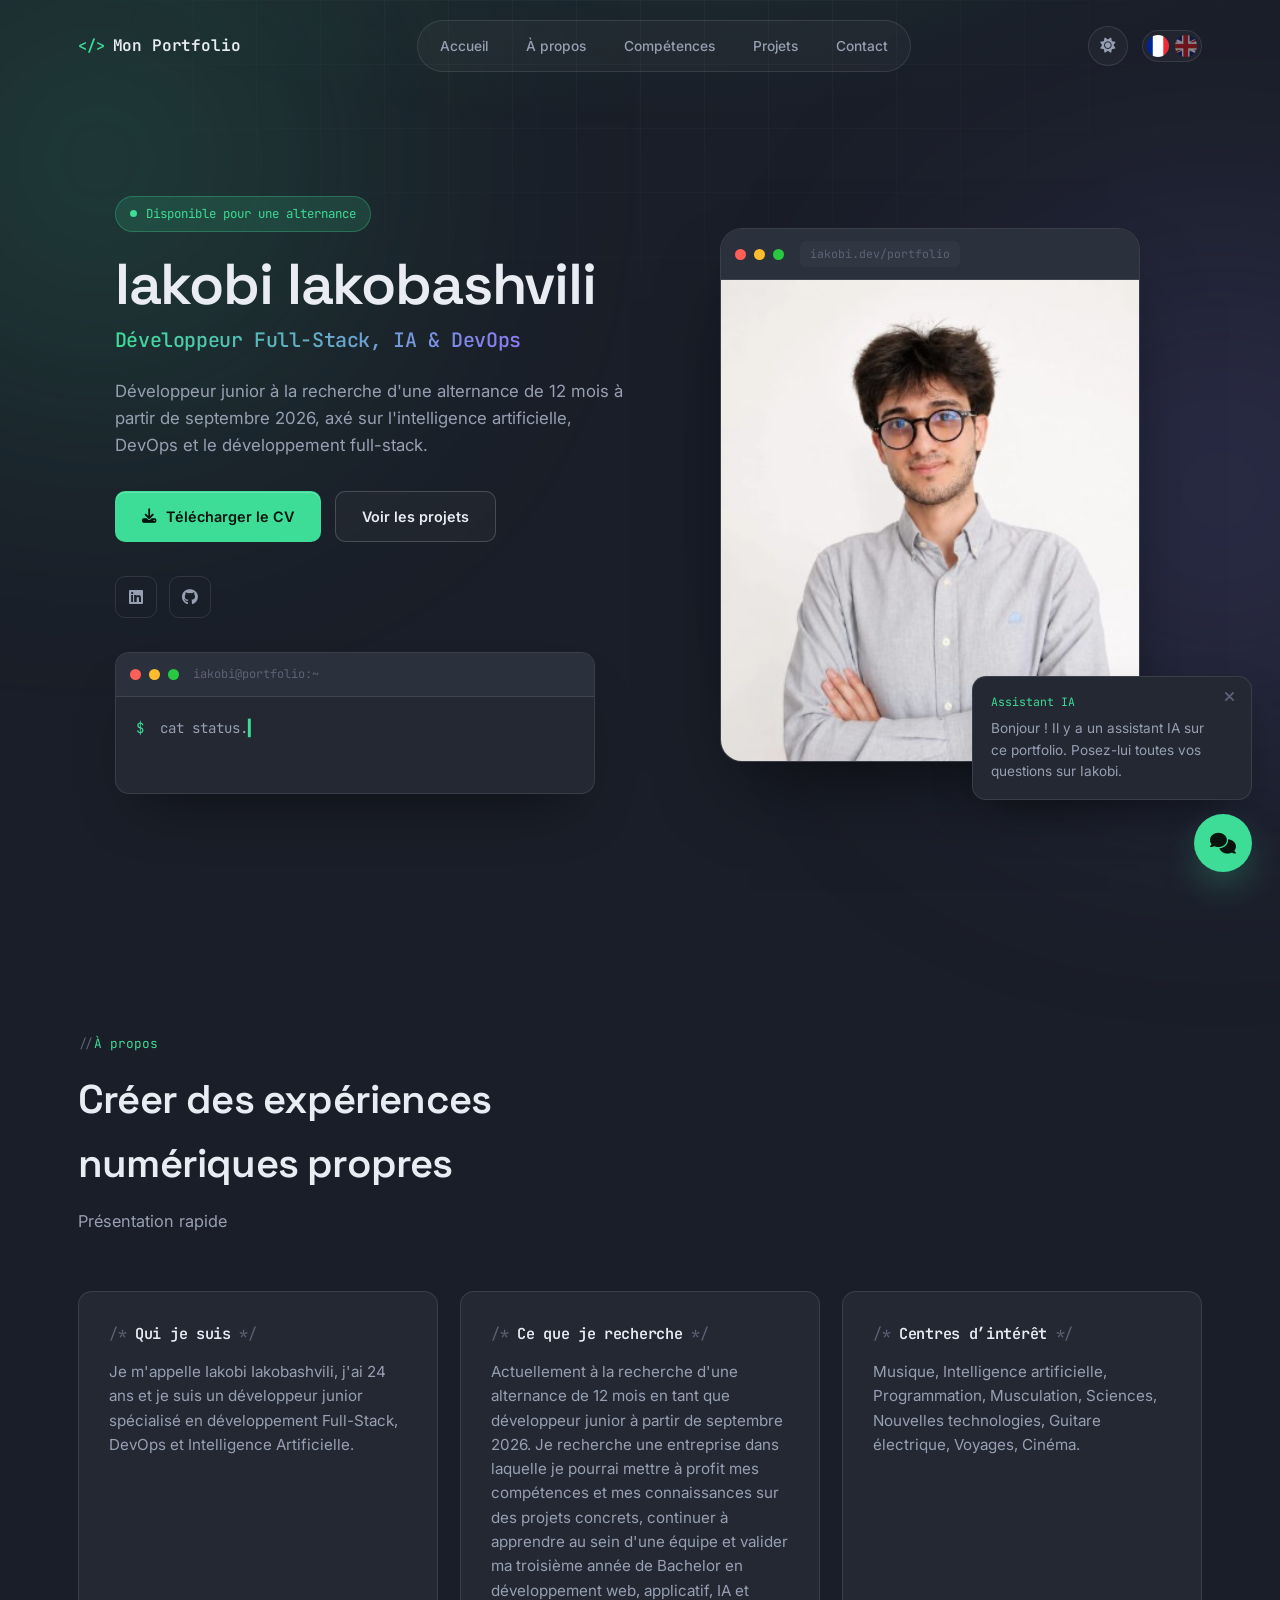
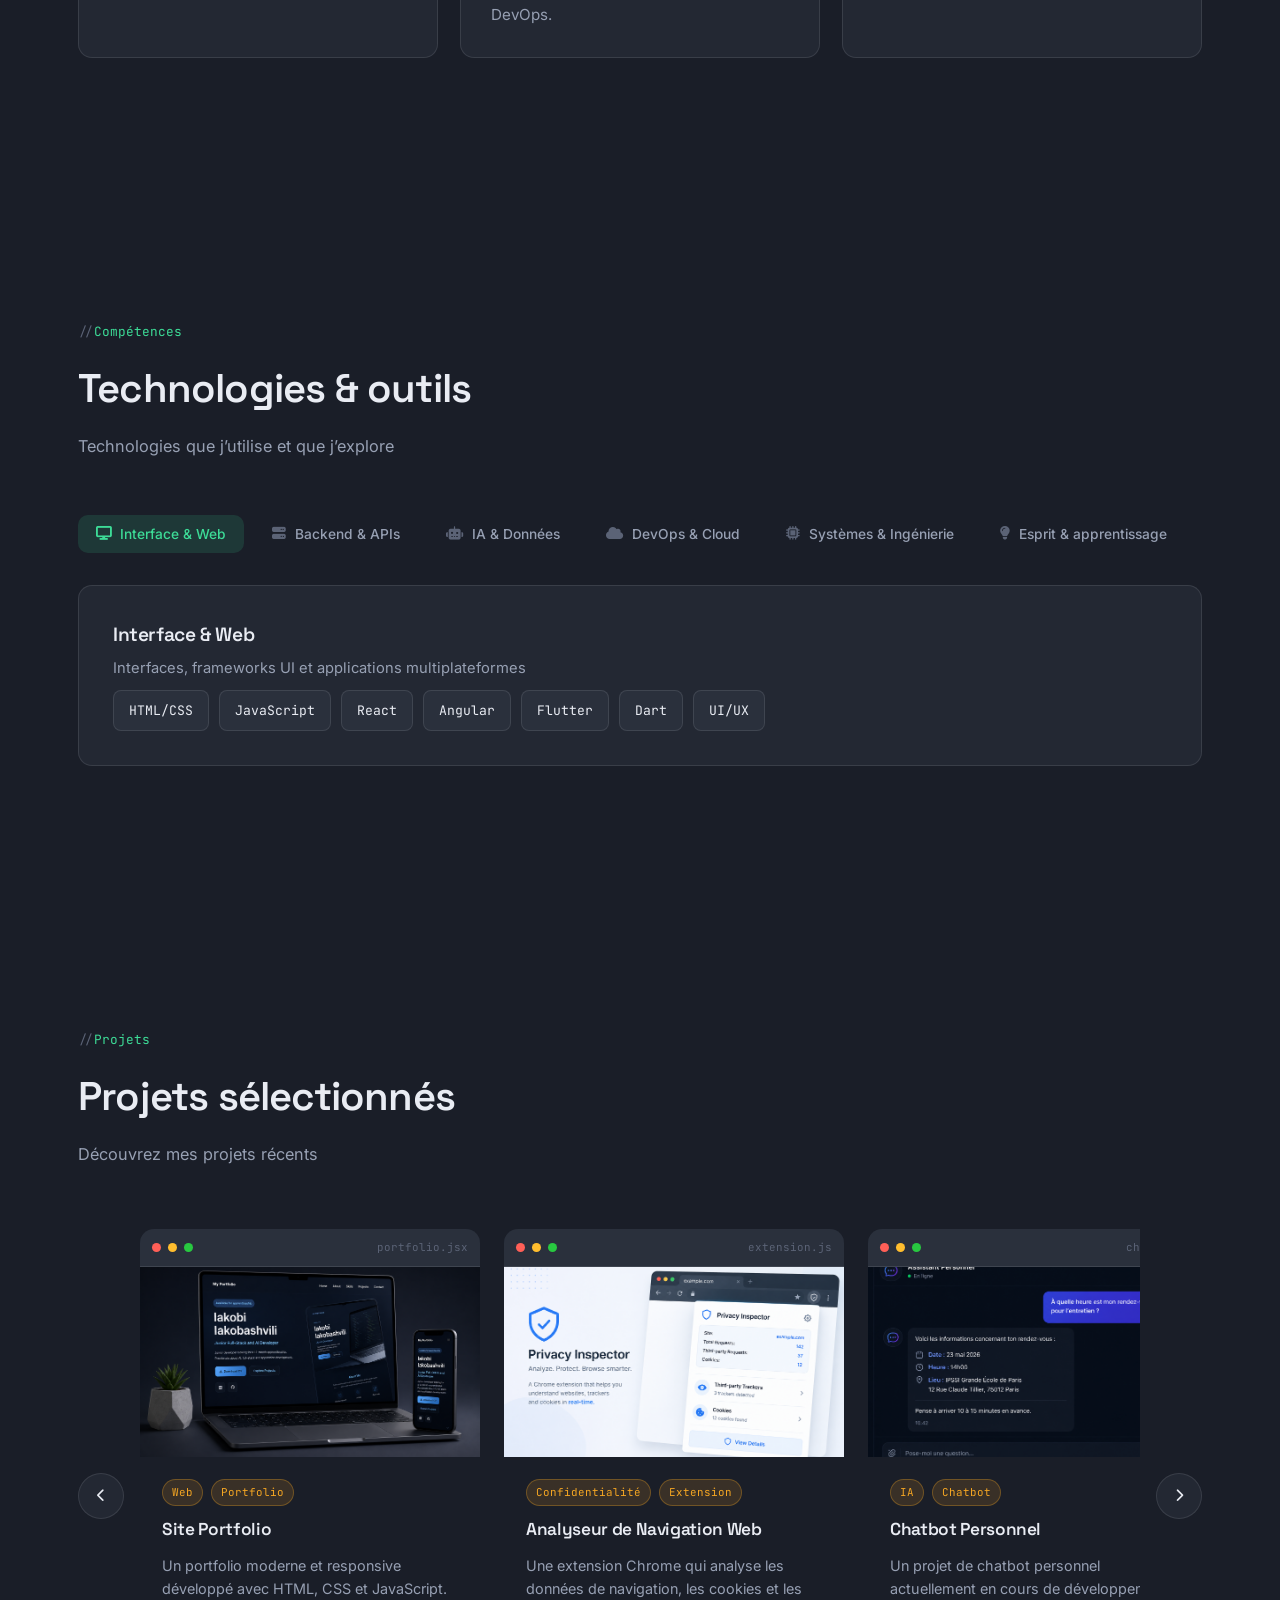
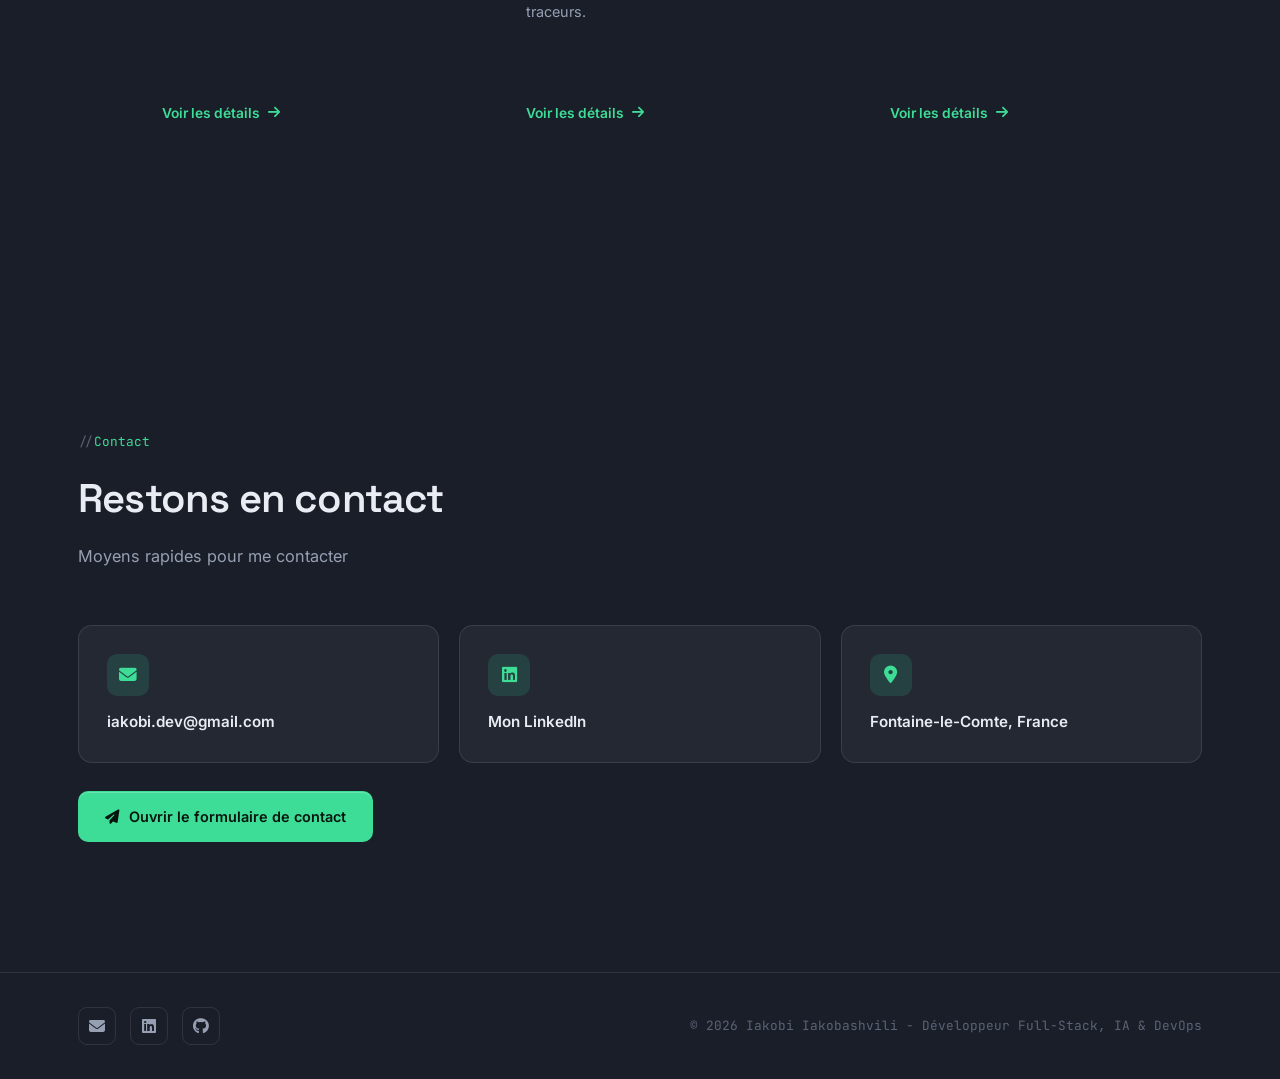
==== index.html @ 16ae892e "Add files via upload" ====
<!DOCTYPE html>
<html lang="fr">
<head>
    <script>
        (function () {
            var saved = localStorage.getItem("theme");
            if (saved === "light") {
                document.documentElement.setAttribute("data-theme", "light");
            }
        })();
    </script>
    <meta charset="UTF-8" />
    <meta name="viewport" content="width=device-width, initial-scale=1.0" />
    <title id="page-title">Iakobi Iakobashvili</title>
    <link rel="icon" type="image/svg+xml" href="favicon.svg">
    <meta
        name="description"
        content="Portfolio de Iakobi Iakobashvili, développeur junior à la recherche d'une alternance de 12 mois en développement web, DevOps et intelligence artificielle."
    />
    <link rel="preconnect" href="https://fonts.googleapis.com">
    <link rel="preconnect" href="https://fonts.gstatic.com" crossorigin>
    <link href="https://fonts.googleapis.com/css2?family=Space+Grotesk:wght@500;600;700&family=Inter:wght@400;500;600&family=JetBrains+Mono:wght@400;500;600&display=swap" rel="stylesheet">
    <link rel="stylesheet" href="style.css" />
    <link
        rel="stylesheet"
        href="https://cdnjs.cloudflare.com/ajax/libs/font-awesome/6.5.2/css/all.min.css"
    />
</head>
<body>
    <div class="background-blur blur-left"></div>
    <div class="background-blur blur-right"></div>

    <header class="header" id="header">
        <div class="container nav">
            <a href="#home" class="logo" data-i18n="ui.logo">Mon Portfolio</a>

            <nav class="navbar" id="navbar">
                <a href="#home" data-i18n="ui.nav.home">Accueil</a>
                <a href="#about" data-i18n="ui.nav.about">À propos</a>
                <a href="#skills" data-i18n="ui.nav.skills">Compétences</a>
                <a href="#projects" data-i18n="ui.nav.projects">Projets</a>
                <a href="#contact" data-i18n="ui.nav.contact">Contact</a>
            </nav>

            <div class="nav-actions">
<button class="theme-toggle" id="theme-toggle" aria-label="Toggle light and dark theme">
                    <i class="fa-solid fa-sun theme-icon-light"></i>
                    <i class="fa-solid fa-moon theme-icon-dark"></i>
                </button>

                <div class="language-switcher">
                    <img src="fr-flag.png"
                        alt="Français"
                        onclick="changeLanguage('fr')">

                    <img src="uk-flag.png"
                        alt="English"
                        onclick="changeLanguage('en')">
                </div>

                <button class="menu-toggle" id="menu-toggle" aria-label="Open menu">
                    <i class="fa-solid fa-bars"></i>
                </button>
            </div>
        </div>
    </header>

    <main>
        <section class="hero section" id="home">
            <div class="container hero-content">
                <div class="hero-text reveal">
                    <div class="hero-badge" data-i18n="ui.heroBadge">Disponible pour une alternance</div>
                    <h1 id="hero-name">Iakobi Iakobashvili</h1>
                    <h2 id="hero-title">Développeur Junior</h2>
                    <p class="hero-description" id="hero-summary"></p>

                    <div class="hero-buttons">
                        <a href="cv.pdf" download class="btn btn-primary">
                            <i class="fa-solid fa-download"></i>
                            <span data-i18n="ui.buttons.downloadCV">Télécharger le CV</span>
                        </a>
                        <a href="#projects" class="btn btn-secondary" data-i18n="ui.buttons.exploreProjects">Voir les projets</a>
                    </div>

                    <div class="social-links">
                        <a id="linkedin-link" href="#" target="_blank" aria-label="LinkedIn">
                            <i class="fa-brands fa-linkedin"></i>
                        </a>
                        <a id="github-link" href="#" target="_blank" aria-label="GitHub">
                            <i class="fa-brands fa-github"></i>
                        </a>
                    </div>

                    <div class="hero-terminal">
                        <div class="terminal-bar">
                            <span class="dot red"></span><span class="dot yellow"></span><span class="dot green"></span>
                            <span class="terminal-title">iakobi@portfolio:~</span>
                        </div>
                        <div class="terminal-body">
                            <p class="terminal-line"><span class="prompt">$</span> <span id="terminal-text"></span><span class="cursor">▍</span></p>
                            <p class="terminal-line terminal-output" id="terminal-output"></p>
                        </div>
                    </div>
                </div>

                <div class="hero-image reveal">
                    <div class="browser-frame">
                        <div class="browser-bar">
                            <span class="dot red"></span><span class="dot yellow"></span><span class="dot green"></span>
                            <span class="browser-url">iakobi.dev/portfolio</span>
                        </div>
                        <div class="image-wrapper">
                            <img src="profile.png" alt="Profile picture" />
                        </div>
                    </div>
                </div>
            </div>
        </section>

        <section class="about section" id="about">
            <div class="container">
                <div class="section-title reveal">
                    <span class="eyebrow" data-i18n="ui.about.eyebrow">À propos</span>
                    <h2 data-i18n="ui.about.title">Créer des expériences numériques propres</h2>
                    <p data-i18n="ui.about.subtitle">Présentation rapide</p>
                </div>

                <div class="about-grid">
                    <article class="about-card reveal">
                        <h3 data-i18n="ui.about.who">Qui je suis</h3>
                        <p id="about-myself"></p>
                    </article>

                    <article class="about-card reveal">
                        <h3 data-i18n="ui.about.looking">Ce que je recherche</h3>
                        <p id="about-goals"></p>
                    </article>

                    <article class="about-card reveal">
                        <h3 data-i18n="ui.about.interests">Centres d’intérêt</h3>
                        <p id="about-interests"></p>
                    </article>
                </div>
            </div>
        </section>

        <section class="skills section" id="skills">
            <div class="container">
                <div class="section-title reveal">
                    <span class="eyebrow" data-i18n="ui.skills.eyebrow">Compétences</span>
                    <h2 data-i18n="ui.skills.title">Technologies & outils</h2>
                    <p data-i18n="ui.skills.subtitle">Technologies que j’utilise et que j’explore</p>
                </div>

                <div class="skills-list reveal" id="skills-list"></div>
            </div>
        </section>

        <section class="projects section" id="projects">
            <div class="container">
                <div class="section-title reveal">
                    <span class="eyebrow" data-i18n="ui.projects.eyebrow">Projets</span>
                    <h2 data-i18n="ui.projects.title">Projets sélectionnés</h2>
                    <p data-i18n="ui.projects.subtitle">Découvrez mes projets récents</p>
                </div>

                <div class="projects-wrapper reveal">
                    <button class="projects-arrow left" id="projects-prev" aria-label="Previous project">
                        <i class="fa-solid fa-chevron-left"></i>
                    </button>

                    <div class="projects-track" id="projects-track"></div>

                    <button class="projects-arrow right" id="projects-next" aria-label="Next project">
                        <i class="fa-solid fa-chevron-right"></i>
                    </button>
                </div>
            </div>
        </section>

        <section class="contact section" id="contact">
            <div class="container">
                <div class="section-title reveal">
                    <span class="eyebrow" data-i18n="ui.contact.eyebrow">Contact</span>
                    <h2 data-i18n="ui.contact.title">Restons en contact</h2>
                    <p data-i18n="ui.contact.subtitle">Moyens rapides pour me contacter</p>
                </div>

                <div class="contact-box reveal">
                    <a id="contact-email" class="contact-link" href="mailto:test@email.com">
                        <i class="fa-solid fa-envelope"></i>
                        <span>...@email.com</span>
                    </a>

                    <a id="contact-linkedin" class="contact-link" href="#" target="_blank">
                        <i class="fa-brands fa-linkedin"></i>
                        <span data-i18n="ui.contact.linkedin">Mon LinkedIn</span>
                    </a>

                    <a
                        id="contact-location"
                        class="contact-link"
                        href="https://www.google.com/maps/place/Fontaine-le-Comte,+France"
                        target="_blank"
                    >
                        <i class="fa-solid fa-location-dot"></i>
                        <span>Fontaine-le-Comte</span>
                    </a>
                </div>

                <a href="contact.html" class="btn btn-primary contact-form-cta reveal">
                    <i class="fa-solid fa-paper-plane"></i>
                    <span data-i18n="ui.contact.formCta">Ouvrir le formulaire de contact</span>
                </a>
            </div>
        </section>
    </main>

    <footer class="footer">
        <div class="container footer-content">
            <div class="footer-links">
                <a id="footer-email" href="mailto:test@email.com" aria-label="Email">
                    <i class="fa-solid fa-envelope"></i>
                </a>
                <a id="footer-linkedin" href="#" target="_blank" aria-label="LinkedIn">
                    <i class="fa-brands fa-linkedin"></i>
                </a>
                <a id="footer-github" href="#" target="_blank" aria-label="GitHub">
                    <i class="fa-brands fa-github"></i>
                </a>
            </div>

            <p id="footer-text">© 2026 Portfolio</p>
        </div>
    </footer>

    <div class="chatbot-toast" id="chatbot-toast" role="status" aria-live="polite" aria-hidden="true">
        <button class="chatbot-toast-close" id="chatbot-toast-close" aria-label="Close hint">
            <i class="fa-solid fa-xmark"></i>
        </button>
        <span class="chatbot-toast-label" data-i18n="ui.chatbot.toastLabel">Assistant IA</span>
        <p data-i18n="ui.chatbot.toastMessage">Bonjour ! Il y a un assistant IA sur ce portfolio. Posez-lui toutes vos questions sur Iakobi.</p>
    </div>

    <button class="chatbot-toggle" id="chatbot-toggle" aria-label="Open chatbot">
        <i class="fa-solid fa-comments"></i>
    </button>

    <div class="chatbot-window" id="chatbot-window">
        <div class="chatbot-header">
            <h3 data-i18n="ui.chatbot.title">Assistant Portfolio</h3>
            <button class="chatbot-close" id="chatbot-close" aria-label="Close chatbot">
                <i class="fa-solid fa-xmark"></i>
            </button>
        </div>

        <div class="chatbot-body" id="chatbot-body">
            <div class="bot-message chatbot-welcome">
                <p data-i18n="ui.chatbot.welcome">Bonjour ! Je peux vous aider à en savoir plus rapidement sur Iakobi.</p>
            </div>

            <div class="bot-message chatbot-examples">
                <p data-i18n="ui.chatbot.try">Essayez l’une de ces questions :</p>
                <div class="chatbot-suggestion-list">
                    <button type="button" class="chatbot-suggestion" data-i18n="ui.chatbot.q1"></button>
                    <button type="button" class="chatbot-suggestion" data-i18n="ui.chatbot.q2"></button>
                    <button type="button" class="chatbot-suggestion" data-i18n="ui.chatbot.q3"></button>
                    <button type="button" class="chatbot-suggestion" data-i18n="ui.chatbot.q4"></button>
                </div>
            </div>
        </div>

        <form class="chatbot-input-area" id="chatbot-form">
            <input
                type="text"
                id="chatbot-input"
                placeholder="Posez une question..."
                autocomplete="off"
            />
            <button type="submit" aria-label="Send message">
                <i class="fa-solid fa-paper-plane"></i>
            </button>
        </form>
    </div>

    <script src="script.js"></script>
</body>
</html>
---- style.css ----
/* ==========================================================================
   Iakobi Iakobashvili — Portfolio
   Design language: dark IDE / terminal, built for a Full-Stack · AI · DevOps dev
   ========================================================================== */

:root {
  /* Palette */
  --void: #1a1e28;
  --surface: #232833;
  --surface-2: #2a303c;
  --surface-3: #333a48;
  --border: rgba(231, 234, 240, 0.11);
  --border-strong: rgba(231, 234, 240, 0.2);

  --text-primary: #e9ecf3;
  --text-muted: #97a0b3;
  --text-faint: #5b6376;

  --mint: #3ddc97;
  --mint-dim: rgba(61, 220, 151, 0.14);
  --amber: #f5a623;
  --amber-dim: rgba(245, 166, 35, 0.14);
  --violet: #8b7cf6;
  --violet-dim: rgba(139, 124, 246, 0.14);
  --red: #ff5f57;
  --yellow: #ffbd2e;
  --green: #28c840;

  --shadow-rgb: 0, 0, 0;
  --on-accent: #06140d;
  --glass-rgb: 26, 30, 40;
  --chip-bg: rgba(255, 255, 255, 0.03);
  --chip-bg-hover: rgba(255, 255, 255, 0.065);

  /* Type */
  --font-display: "Space Grotesk", "Inter", sans-serif;
  --font-body: "Inter", sans-serif;
  --font-mono: "JetBrains Mono", monospace;

  --container: 1180px;
  --radius-sm: 8px;
  --radius-md: 14px;
  --radius-lg: 22px;

  --ease: cubic-bezier(0.16, 1, 0.3, 1);
}

/* ==========================================================================
   Light theme
   ========================================================================== */
html[data-theme="light"] {
  --void: #f6f7fb;
  --surface: #ffffff;
  --surface-2: #f1f3f8;
  --surface-3: #e7eaf2;
  --border: rgba(20, 23, 31, 0.09);
  --border-strong: rgba(20, 23, 31, 0.16);

  --text-primary: #171a23;
  --text-muted: #565f73;
  --text-faint: #8791a3;

  --mint: #0e9d63;
  --mint-dim: rgba(14, 157, 99, 0.1);
  --amber: #b06a0a;
  --amber-dim: rgba(176, 106, 10, 0.1);
  --violet: #6c56e0;
  --violet-dim: rgba(108, 86, 224, 0.1);

  --shadow-rgb: 20, 23, 31;
  --on-accent: #f6fdf9;
  --glass-rgb: 255, 255, 255;
  --chip-bg: rgba(20, 23, 31, 0.035);
  --chip-bg-hover: rgba(20, 23, 31, 0.07);
}

html[data-theme="light"] body::before {
  opacity: 0.5;
}
html[data-theme="light"] .background-blur {
  opacity: 0.18;
}
html[data-theme="light"] .blur-left {
  background: radial-gradient(circle, var(--mint), transparent 70%);
}
html[data-theme="light"] .blur-right {
  background: radial-gradient(circle, var(--violet), transparent 70%);
}
html[data-theme="light"] .image-wrapper img {
  filter: grayscale(8%);
}
html[data-theme="light"] ::selection {
  background: var(--mint);
  color: #ffffff;
}
html[data-theme="light"] .header.scrolled {
  border-bottom: 1px solid var(--border-strong);
}
html[data-theme="light"] .hero-terminal,
html[data-theme="light"] .browser-frame,
html[data-theme="light"] .project-card,
html[data-theme="light"] .about-card:hover,
html[data-theme="light"] .contact-link:hover,
html[data-theme="light"] .contact-json-card,
html[data-theme="light"] .contact-form-card,
html[data-theme="light"] .chatbot-toast,
html[data-theme="light"] .chatbot-window,
html[data-theme="light"] .navbar.active {
  box-shadow: 0 20px 45px -24px rgba(var(--shadow-rgb), 0.16);
}
html[data-theme="light"] .project-card:hover {
  box-shadow: 0 25px 50px -24px rgba(var(--shadow-rgb), 0.2);
}
html[data-theme="light"] .hero-badge {
  border-color: rgba(14, 157, 99, 0.28);
}
html[data-theme="light"] .btn-primary:hover {
  box-shadow: 0 10px 26px -8px rgba(14, 157, 99, 0.35);
}
html[data-theme="light"] .chatbot-toggle {
  box-shadow: 0 16px 34px -12px rgba(14, 157, 99, 0.4);
}
html[data-theme="light"] .skills-tab.active {
  border-color: rgba(14, 157, 99, 0.3);
}
html[data-theme="light"] .project-tags span {
  border-color: rgba(176, 106, 10, 0.28);
}
html[data-theme="light"] .skill.card:hover {
  border-color: var(--violet);
}

@media (prefers-reduced-motion: reduce) {
  *, *::before, *::after {
    animation-duration: 0.001ms !important;
    animation-iteration-count: 1 !important;
    transition-duration: 0.001ms !important;
    scroll-behavior: auto !important;
  }
}

* { box-sizing: border-box; }

html {
  scroll-behavior: smooth;
}

body {
  margin: 0;
  background: var(--void);
  color: var(--text-primary);
  font-family: var(--font-body);
  font-size: 16px;
  line-height: 1.6;
  -webkit-font-smoothing: antialiased;
  overflow-x: hidden;
}

img { max-width: 100%; display: block; }
a { color: inherit; text-decoration: none; }
button { font-family: inherit; cursor: pointer; }
p { margin: 0 0 1em; }
p:last-child { margin-bottom: 0; }

h1, h2, h3, h4 {
  font-family: var(--font-display);
  font-weight: 600;
  margin: 0;
  letter-spacing: -0.02em;
}

::selection { background: var(--mint); color: var(--void); }

:focus-visible {
  outline: 2px solid var(--mint);
  outline-offset: 3px;
  border-radius: 4px;
}

.container {
  max-width: var(--container);
  margin: 0 auto;
  padding: 0 28px;
}

.section {
  position: relative;
  padding: 130px 0;
}

/* ambient background */
.background-blur {
  position: fixed;
  width: 640px;
  height: 640px;
  border-radius: 50%;
  filter: blur(140px);
  z-index: 0;
  pointer-events: none;
  opacity: 0.35;
}
.blur-left {
  top: -160px;
  left: -220px;
  background: radial-gradient(circle, var(--mint), transparent 70%);
  animation: float-a 22s ease-in-out infinite;
}
.blur-right {
  bottom: 10%;
  right: -260px;
  background: radial-gradient(circle, var(--violet), transparent 70%);
  animation: float-b 26s ease-in-out infinite;
}
@keyframes float-a {
  0%, 100% { transform: translate(0, 0); }
  50% { transform: translate(60px, 80px); }
}
@keyframes float-b {
  0%, 100% { transform: translate(0, 0); }
  50% { transform: translate(-70px, -50px); }
}

/* grid texture overlay for extra depth */
body::before {
  content: "";
  position: fixed;
  inset: 0;
  z-index: 0;
  pointer-events: none;
  background-image:
    linear-gradient(var(--border) 1px, transparent 1px),
    linear-gradient(90deg, var(--border) 1px, transparent 1px);
  background-size: 64px 64px;
  opacity: 0.35;
  mask-image: radial-gradient(ellipse 80% 60% at 50% 0%, #000 10%, transparent 70%);
}

main, header, footer { position: relative; z-index: 1; }

/* ==========================================================================
   Header
   ========================================================================== */
.header {
  position: fixed;
  top: 0;
  left: 0;
  right: 0;
  z-index: 100;
  padding: 20px 0;
  transition: all 0.4s var(--ease);
}
.header.scrolled {
  padding: 12px 0;
  background: rgba(var(--glass-rgb), 0.78);
  backdrop-filter: blur(16px) saturate(140%);
  border-bottom: 1px solid var(--border);
}
.nav {
  display: flex;
  align-items: center;
  justify-content: space-between;
  gap: 24px;
}

.logo {
  font-family: var(--font-mono);
  font-size: 1rem;
  font-weight: 600;
  color: var(--text-primary);
  display: inline-flex;
  align-items: center;
  gap: 8px;
  letter-spacing: -0.01em;
}
.logo::before {
  content: "</>";
  color: var(--mint);
  font-size: 0.95em;
}

.navbar {
  display: flex;
  align-items: center;
  gap: 6px;
  background: var(--chip-bg);
  border: 1px solid var(--border);
  padding: 6px;
  border-radius: 999px;
}
.navbar a {
  position: relative;
  font-size: 0.86rem;
  font-weight: 500;
  color: var(--text-muted);
  padding: 8px 16px;
  border-radius: 999px;
  transition: color 0.25s var(--ease), background 0.25s var(--ease);
}
.navbar a:hover {
  color: var(--text-primary);
  background: var(--chip-bg-hover);
}

.nav-actions {
  display: flex;
  align-items: center;
  gap: 14px;
}

.language-switcher {
  display: flex;
  align-items: center;
  gap: 6px;
  padding: 4px;
  border: 1px solid var(--border);
  border-radius: 999px;
  background: var(--chip-bg);
}
.language-switcher img {
  width: 22px;
  height: 22px;
  border-radius: 50%;
  object-fit: cover;
  cursor: pointer;
  opacity: 0.45;
  transition: opacity 0.2s var(--ease), transform 0.2s var(--ease);
}
.language-switcher img:hover { transform: scale(1.1); }
.language-switcher img.active,
.language-switcher img:hover { opacity: 1; }

.menu-toggle {
  display: none;
  width: 40px;
  height: 40px;
  border-radius: 10px;
  border: 1px solid var(--border);
  background: var(--chip-bg);
  color: var(--text-primary);
  align-items: center;
  justify-content: center;
  font-size: 1rem;
}

.theme-toggle {
  width: 40px;
  height: 40px;
  border-radius: 50%;
  border: 1px solid var(--border);
  background: var(--chip-bg);
  color: var(--text-muted);
  display: flex;
  align-items: center;
  justify-content: center;
  font-size: 0.95rem;
  transition: all 0.25s var(--ease);
}
.theme-toggle:hover {
  color: var(--mint);
  border-color: var(--border-strong);
  transform: rotate(-12deg);
}
.theme-toggle .theme-icon-dark { display: none; }
html[data-theme="light"] .theme-toggle .theme-icon-light { display: none; }
html[data-theme="light"] .theme-toggle .theme-icon-dark { display: inline; }

/* ==========================================================================
   Buttons
   ========================================================================== */
.btn {
  display: inline-flex;
  align-items: center;
  gap: 10px;
  padding: 13px 26px;
  border-radius: 10px;
  font-size: 0.9rem;
  font-weight: 600;
  border: 1px solid transparent;
  transition: transform 0.25s var(--ease), box-shadow 0.25s var(--ease), background 0.25s var(--ease), border-color 0.25s var(--ease);
  white-space: nowrap;
}
.btn-primary {
  background: var(--mint);
  color: var(--on-accent);
  box-shadow: inset 0 1px 0 rgba(255, 255, 255, 0.22), 0 0 0 0 rgba(61, 220, 151, 0.5);
}
.btn-primary:hover {
  transform: translateY(-2px);
  box-shadow: inset 0 1px 0 rgba(255, 255, 255, 0.25), 0 12px 30px -8px rgba(61, 220, 151, 0.4);
}
.btn-secondary {
  background: var(--chip-bg);
  color: var(--text-primary);
  border-color: var(--border-strong);
}
.btn-secondary:hover {
  transform: translateY(-2px);
  border-color: var(--mint);
  background: var(--chip-bg-hover);
}

/* ==========================================================================
   Hero
   ========================================================================== */
.hero {
  position: relative;
  padding-top: 190px;
  padding-bottom: 100px;
  min-height: 100vh;
  display: flex;
  align-items: center;
}
.hero::before {
  content: "";
  position: absolute;
  inset: -10% -10% auto -10%;
  height: 70%;
  background: radial-gradient(ellipse 60% 50% at 50% 0%, rgba(61, 220, 151, 0.08), transparent 70%);
  pointer-events: none;
  z-index: -1;
}
html[data-theme="light"] .hero::before {
  opacity: 0.5;
}
.hero-content {
  display: grid;
  grid-template-columns: 1.05fr 0.95fr;
  gap: 60px;
  align-items: center;
}

.hero-badge {
  display: inline-flex;
  align-items: center;
  gap: 0;
  font-family: var(--font-mono);
  font-size: 0.78rem;
  color: var(--mint);
  background: var(--mint-dim);
  border: 1px solid rgba(61, 220, 151, 0.3);
  padding: 7px 14px;
  border-radius: 999px;
  margin-bottom: 22px;
}
.hero-badge::before {
  content: "";
  width: 7px;
  height: 7px;
  border-radius: 50%;
  background: var(--mint);
  margin-right: 9px;
  box-shadow: 0 0 0 0 rgba(61, 220, 151, 0.6);
  animation: pulse-dot 2s infinite;
}
@keyframes pulse-dot {
  0% { box-shadow: 0 0 0 0 rgba(61, 220, 151, 0.55); }
  70% { box-shadow: 0 0 0 8px rgba(61, 220, 151, 0); }
  100% { box-shadow: 0 0 0 0 rgba(61, 220, 151, 0); }
}

#hero-name {
  font-size: clamp(2.4rem, 5vw, 3.6rem);
  line-height: 1.05;
  margin-bottom: 10px;
}
#hero-title {
  font-family: var(--font-mono);
  font-size: clamp(1rem, 2vw, 1.25rem);
  font-weight: 500;
  color: transparent;
  background: linear-gradient(90deg, var(--mint), var(--violet));
  -webkit-background-clip: text;
  background-clip: text;
  margin-bottom: 22px;
  display: inline-block;
}
.hero-description {
  color: var(--text-muted);
  font-size: 1.05rem;
  max-width: 520px;
  margin-bottom: 32px;
}
.hero-buttons {
  display: flex;
  gap: 14px;
  flex-wrap: wrap;
  margin-bottom: 34px;
}
.social-links {
  display: flex;
  gap: 12px;
  margin-bottom: 34px;
}
.social-links a {
  width: 42px;
  height: 42px;
  display: flex;
  align-items: center;
  justify-content: center;
  border: 1px solid var(--border);
  border-radius: 10px;
  color: var(--text-muted);
  transition: all 0.25s var(--ease);
}
.social-links a:hover {
  color: var(--void);
  background: var(--mint);
  border-color: var(--mint);
  transform: translateY(-3px);
}

/* terminal card */
.hero-terminal {
  border-radius: var(--radius-md);
  background: var(--surface);
  border: 1px solid var(--border);
  overflow: hidden;
  box-shadow: 0 30px 60px -30px rgba(var(--shadow-rgb), 0.6);
  max-width: 480px;
  transition: transform 0.35s var(--ease), border-color 0.35s var(--ease), box-shadow 0.35s var(--ease);
}
.hero-terminal:hover {
  transform: translateY(-3px);
  border-color: var(--border-strong);
  box-shadow: 0 34px 70px -28px rgba(var(--shadow-rgb), 0.62), 0 0 44px -16px rgba(61, 220, 151, 0.28);
}
.terminal-bar {
  display: flex;
  align-items: center;
  gap: 8px;
  padding: 12px 14px;
  background: var(--surface-2);
  border-bottom: 1px solid var(--border);
}
.terminal-bar .dot { width: 11px; height: 11px; border-radius: 50%; }
.terminal-bar .dot.red { background: var(--red); }
.terminal-bar .dot.yellow { background: var(--yellow); }
.terminal-bar .dot.green { background: var(--green); }
.terminal-title {
  font-family: var(--font-mono);
  font-size: 0.75rem;
  color: var(--text-faint);
  margin-left: 6px;
}
.terminal-body {
  padding: 20px 20px 24px;
  font-family: var(--font-mono);
  font-size: 0.88rem;
  min-height: 96px;
}
.terminal-line { color: var(--text-muted); margin: 0 0 6px; }
.terminal-line .prompt { color: var(--mint); margin-right: 8px; }
.terminal-line .out { color: var(--text-primary); }
.cursor {
  display: inline-block;
  color: var(--mint);
  animation: blink 1s step-start infinite;
}
@keyframes blink { 50% { opacity: 0; } }

/* hero image / browser frame */
.hero-image { display: flex; justify-content: center; }
.browser-frame {
  width: 100%;
  max-width: 420px;
  border-radius: var(--radius-lg);
  overflow: hidden;
  background: var(--surface);
  border: 1px solid var(--border);
  box-shadow: 0 40px 80px -30px rgba(var(--shadow-rgb), 0.65);
  transition: transform 0.35s var(--ease), border-color 0.35s var(--ease), box-shadow 0.35s var(--ease);
}
.browser-frame:hover {
  transform: translateY(-3px);
  border-color: var(--border-strong);
  box-shadow: 0 44px 90px -28px rgba(var(--shadow-rgb), 0.68), 0 0 48px -16px rgba(139, 124, 246, 0.25);
}
.browser-bar {
  display: flex;
  align-items: center;
  gap: 8px;
  padding: 12px 14px;
  background: var(--surface-2);
  border-bottom: 1px solid var(--border);
}
.browser-bar .dot { width: 11px; height: 11px; border-radius: 50%; }
.browser-bar .dot.red { background: var(--red); }
.browser-bar .dot.yellow { background: var(--yellow); }
.browser-bar .dot.green { background: var(--green); }
.browser-url {
  margin-left: 8px;
  font-family: var(--font-mono);
  font-size: 0.72rem;
  color: var(--text-faint);
  background: var(--chip-bg);
  padding: 4px 10px;
  border-radius: 6px;
}
.image-wrapper { aspect-ratio: 4 / 4.6; overflow: hidden; }
.image-wrapper img {
  width: 100%;
  height: 100%;
  object-fit: cover;
  filter: grayscale(15%);
}

/* ==========================================================================
   Section titles
   ========================================================================== */
.section-title {
  max-width: 640px;
  margin-bottom: 56px;
}
.section-title .eyebrow {
  display: inline-flex;
  align-items: center;
  font-family: var(--font-mono);
  font-size: 0.8rem;
  color: var(--mint);
  margin-bottom: 14px;
}
.section-title .eyebrow::before { content: "// "; color: var(--text-faint); }
.section-title h2 {
  font-size: clamp(1.8rem, 3.4vw, 2.5rem);
  margin-bottom: 12px;
}
.section-title p {
  color: var(--text-muted);
  font-size: 1.02rem;
}

/* ==========================================================================
   About
   ========================================================================== */
.about-grid {
  display: grid;
  grid-template-columns: repeat(3, 1fr);
  gap: 22px;
}
.card, .about-card {
  background: var(--surface);
  border: 1px solid var(--border);
  border-radius: var(--radius-md);
  padding: 30px;
  transition: transform 0.3s var(--ease), border-color 0.3s var(--ease), box-shadow 0.3s var(--ease);
}
.about-card:hover {
  transform: translateY(-4px);
  border-color: var(--border-strong);
  box-shadow: 0 20px 40px -24px rgba(var(--shadow-rgb), 0.55), 0 0 30px -16px rgba(61, 220, 151, 0.2);
}
.about-card h3 {
  font-family: var(--font-mono);
  font-size: 0.95rem;
  font-weight: 600;
  color: var(--text-primary);
  margin-bottom: 14px;
}
.about-card h3::before { content: "/* "; color: var(--text-faint); font-weight: 400; }
.about-card h3::after { content: " */"; color: var(--text-faint); font-weight: 400; }
.about-card p { color: var(--text-muted); font-size: 0.95rem; }

/* ==========================================================================
   Skills
   ========================================================================== */
.skills-tab-list {
  display: flex;
  flex-wrap: wrap;
  gap: 10px;
  margin-bottom: 32px;
}
.skills-tab {
  display: inline-flex;
  align-items: center;
  gap: 9px;
  padding: 11px 18px;
  border-radius: 10px;
  border: none;
  background: transparent;
  color: var(--text-muted);
  font-size: 0.86rem;
  font-weight: 500;
  transition: all 0.25s var(--ease);
}
.skills-tab i { color: var(--text-faint); transition: color 0.25s var(--ease); }
.skills-tab:hover { border-color: var(--border-strong); color: var(--text-primary); }
.skills-tab.active {
  background: var(--mint-dim);
  border-color: rgba(61, 220, 151, 0.35);
  color: var(--mint);
}
.skills-tab.active i { color: var(--mint); }

.skills-group-panel {
  display: none;
  background: var(--surface);
  border: 1px solid var(--border);
  border-radius: var(--radius-md);
  padding: 34px;
  animation: fade-up 0.4s var(--ease);
}
.skills-group-panel.active { display: block; }
.skills-group-title {
  font-size: 1.2rem;
  margin-bottom: 6px;
}
.skills-group-description {
  color: var(--text-muted);
  font-size: 0.92rem;
  margin-bottom: 24px;
}
.skills-pills {
  display: flex;
  flex-wrap: wrap;
  gap: 10px;
}
.skill.card {
  font-family: var(--font-mono);
  font-size: 0.82rem;
  padding: 9px 15px;
  margin-top: 10px;
  border-radius: 8px;
  background: var(--surface-2);
  border: 1px solid var(--border);
  color: var(--text-primary);
  transition: all 0.2s var(--ease);
}
.skill.card:hover {
  border-color: var(--violet);
  color: var(--violet);
  transform: translateY(-2px);
}

@keyframes fade-up {
  from { opacity: 0; transform: translateY(8px); }
  to { opacity: 1; transform: translateY(0); }
}

/* ==========================================================================
   Projects
   ========================================================================== */
.projects-wrapper {
  position: relative;
  display: flex;
  align-items: center;
  gap: 16px;
}
.projects-track {
  display: flex;
  gap: 24px;
  overflow-x: auto;
  scroll-snap-type: x mandatory;
  padding: 6px 2px 18px;
  scrollbar-width: none;
}
.projects-track::-webkit-scrollbar { display: none; }

.project-card {
  position: relative;
  flex: 0 0 340px;
  scroll-snap-align: start;
  background: transparent;
  box-shadow: none;
  border: none;
  border-radius: var(--radius-md);
  overflow: hidden;
  display: flex;
  flex-direction: column;
  transition: transform 0.35s var(--ease), border-color 0.35s var(--ease), box-shadow 0.35s var(--ease);
}
.project-card::before {
  content: "";
  position: absolute;
  top: 0;
  left: 0;
  right: 0;
  height: 2px;
  background: linear-gradient(90deg, var(--mint), var(--violet));
  transform: scaleX(0);
  transform-origin: left;
  transition: transform 0.4s var(--ease);
  z-index: 1;
}
.project-card:hover::before { transform: scaleX(1); }
.project-card:hover {
  transform: translateY(-6px);
  border-color: var(--border-strong);
  box-shadow: 0 30px 60px -30px rgba(var(--shadow-rgb), 0.6), 0 0 40px -18px rgba(61, 220, 151, 0.22);
}
.card-chrome {
  display: flex;
  align-items: center;
  gap: 7px;
  padding: 10px 12px;
  background: var(--surface-2);
  border-bottom: 1px solid var(--border);
}
.card-chrome .dot { width: 9px; height: 9px; border-radius: 50%; }
.card-chrome .dot.red { background: var(--red); }
.card-chrome .dot.yellow { background: var(--yellow); }
.card-chrome .dot.green { background: var(--green); }
.card-filename {
  margin-left: auto;
  font-family: var(--font-mono);
  font-size: 0.68rem;
  color: var(--text-faint);
}
.project-image-wrap { overflow: hidden; height: 190px; }
.project-card img {
  width: 100%;
  height: 100%;
  object-fit: cover;
  transition: transform 0.5s var(--ease);
}
.project-card:hover img { transform: scale(1.06); }

.project-content { padding: 22px 22px 26px; display: flex; flex-direction: column; gap: 10px; flex: 1; }
.project-tags { display: flex; flex-wrap: wrap; gap: 8px; }
.project-tags span {
  font-family: var(--font-mono);
  font-size: 0.68rem;
  color: var(--amber);
  background: var(--amber-dim);
  border: 1px solid rgba(245, 166, 35, 0.3);
  padding: 4px 9px;
  border-radius: 999px;
}
.project-content h3 { font-size: 1.08rem; }
.project-content p { color: var(--text-muted); font-size: 0.9rem; flex: 1; }
.project-link-text {
  display: inline-flex;
  align-items: center;
  gap: 8px;
  font-size: 0.86rem;
  font-weight: 600;
  color: var(--mint);
  margin-top: 4px;
  transition: gap 0.25s var(--ease);
}
.project-card:hover .project-link-text { gap: 12px; }
.locked-project { opacity: 0.6; cursor: not-allowed; }
.locked-project:hover { transform: none; box-shadow: none; }
.locked-project:hover::before { transform: scaleX(0); }
.locked-text { color: var(--text-faint); }

.projects-arrow {
  flex: 0 0 auto;
  width: 46px;
  height: 46px;
  border-radius: 50%;
  border: 1px solid var(--border);
  background: var(--surface);
  color: var(--text-primary);
  display: flex;
  align-items: center;
  justify-content: center;
  transition: all 0.25s var(--ease);
}
.projects-arrow:hover { border-color: var(--mint); color: var(--mint); transform: scale(1.06); }

/* ==========================================================================
   Contact
   ========================================================================== */
.contact-box {
  display: grid;
  grid-template-columns: repeat(3, 1fr);
  gap: 20px;
}
.contact-link {
  display: flex;
  flex-direction: column;
  align-items: flex-start;
  gap: 14px;
  padding: 28px;
  background: var(--surface);
  border: 1px solid var(--border);
  border-radius: var(--radius-md);
  font-weight: 600;
  font-size: 0.95rem;
  transition: all 0.3s var(--ease);
}
.contact-link i {
  width: 42px;
  height: 42px;
  border-radius: 10px;
  display: flex;
  align-items: center;
  justify-content: center;
  background: var(--mint-dim);
  color: var(--mint);
  font-size: 1.1rem;
}
.contact-link:hover {
  transform: translateY(-4px);
  border-color: var(--mint);
  box-shadow: 0 20px 40px -24px rgba(var(--shadow-rgb), 0.55);
}

.contact-form-cta {
  margin-top: 28px;
}

.contact-form-card {
  background: var(--surface);
  border: 1px solid var(--border);
  border-radius: var(--radius-md);
  overflow: hidden;
  box-shadow: 0 30px 60px -30px rgba(var(--shadow-rgb), 0.6);
}
.contact-form {
  padding: 30px;
  display: flex;
  flex-direction: column;
  gap: 20px;
}
.form-row {
  display: grid;
  grid-template-columns: minmax(0, 1fr) minmax(0, 1fr);
  gap: 18px;
}
.form-field {
  display: flex;
  flex-direction: column;
  gap: 9px;
  min-width: 0;
}
.form-field label {
  font-family: var(--font-mono);
  font-size: 0.8rem;
  color: var(--text-muted);
  white-space: nowrap;
  overflow: hidden;
  text-overflow: ellipsis;
}
.form-field.required label::after {
  content: " *";
  color: var(--mint);
}
.form-field label::before {
  content: "> ";
  color: var(--mint);
}
.contact-form input,
.contact-form textarea {
  width: 100%;
  background: var(--surface-2);
  border: 1px solid var(--border);
  border-radius: 9px;
  padding: 13px 14px;
  color: var(--text-primary);
  font-family: var(--font-body);
  font-size: 0.95rem;
  resize: vertical;
  transition: border-color 0.2s var(--ease), background 0.2s var(--ease);
}
.contact-form input:focus,
.contact-form textarea:focus {
  outline: none;
  border-color: var(--mint);
  background: var(--surface-3);
}
.contact-form input.field-error,
.contact-form textarea.field-error {
  border-color: var(--red);
}
.form-footer {
  display: flex;
  align-items: center;
  gap: 18px;
  flex-wrap: wrap;
}
.form-status {
  font-family: var(--font-mono);
  font-size: 0.82rem;
  color: var(--text-faint);
  margin: 0;
}
.form-status.success { color: var(--mint); }
.form-status.error { color: var(--red); }

@media (max-width: 640px) {
  .form-row { grid-template-columns: 1fr; }
}

.visually-hidden {
  position: absolute;
  width: 1px;
  height: 1px;
  padding: 0;
  margin: -1px;
  overflow: hidden;
  clip: rect(0, 0, 0, 0);
  white-space: nowrap;
  border: 0;
}

/* ==========================================================================
   Dedicated contact page
   ========================================================================== */
.navbar a.active {
  color: var(--mint);
  background: var(--mint-dim);
}

.contact-page-grid {
    display: grid;
    grid-template-columns: 45% 55%;
    gap: 2rem;
    align-items: start;
}

.contact-info-column {
  display: flex;
  flex-direction: column;
  gap: 20px;
}

.contact-json-card {
  background: var(--surface);
  border: 1px solid var(--border);
  border-radius: var(--radius-md);
  overflow: hidden;
  box-shadow: 0 30px 60px -30px rgba(var(--shadow-rgb), 0.6);
}
.contact-json-body {
  margin: 0;
  padding: 22px 24px;
  font-family: var(--font-mono);
  font-size: 0.86rem;
  line-height: 1.85;
  color: var(--text-muted);
  overflow-x: auto;
}
.contact-json-body .json-key { color: var(--violet); }
.contact-json-body .json-string { color: var(--mint); }
.contact-json-body .json-punct { color: var(--text-faint); }

.contact-meta-row {
  display: grid;
  grid-template-columns: 1fr 1fr;
  border: 1px solid var(--border);
  border-radius: var(--radius-sm);
  overflow: hidden;
}
.contact-meta-item {
  padding: 16px 18px;
  display: flex;
  flex-direction: column;
  gap: 6px;
}
.contact-meta-item + .contact-meta-item {
  border-left: 1px solid var(--border);
}
.contact-meta-label {
  font-family: var(--font-mono);
  font-size: 0.7rem;
  color: var(--text-faint);
  text-transform: uppercase;
  letter-spacing: 0.04em;
}
.contact-meta-value {
  font-size: 0.92rem;
  color: var(--text-primary);
  font-weight: 500;
}

.contact-page .contact-box {
  display: flex;
  flex-direction: column;
  gap: 0;
  border: 1px solid var(--border);
  border-radius: var(--radius-sm);
  overflow: hidden;
}
.contact-page .contact-link {
  flex-direction: row;
  align-items: center;
  gap: 14px;
  padding: 16px 18px;
  background: transparent;
  border: none;
  border-radius: 0;
}
.contact-page .contact-link + .contact-link {
  border-top: 1px solid var(--border);
}
.contact-page .contact-link i {
  width: 34px;
  height: 34px;
  font-size: 0.9rem;
}
main .contact-page .contact-link:hover {
  transform: none;
  box-shadow: none;
  background: var(--surface-2);
}
main .contact-page .contact-link:hover i {
  color: var(--mint);
}

.back-home-link {
  display: inline-flex;
  align-items: center;
  gap: 10px;
  margin-top: 36px;
  color: var(--text-muted);
  font-size: 0.9rem;
  font-weight: 500;
  transition: color 0.2s var(--ease), gap 0.2s var(--ease);
}
.back-home-link:hover { color: var(--mint); gap: 14px; }

@media (max-width: 900px) {
  .contact-page-grid { grid-template-columns: 1fr; }
  .contact-meta-row { grid-template-columns: 1fr; }
}

/* ==========================================================================
   Footer
   ========================================================================== */
.footer {
  border-top: 1px solid var(--border);
  padding: 34px 0;
}
.footer-content {
  display: flex;
  align-items: center;
  justify-content: space-between;
  flex-wrap: wrap;
  gap: 16px;
}
.footer-links { display: flex; gap: 14px; }
.footer-links a {
  width: 38px;
  height: 38px;
  border-radius: 9px;
  border: 1px solid var(--border);
  display: flex;
  align-items: center;
  justify-content: center;
  color: var(--text-muted);
  transition: all 0.25s var(--ease);
}
.footer-links a:hover { color: var(--void); background: var(--mint); border-color: var(--mint); }
#footer-text {
  font-family: var(--font-mono);
  font-size: 0.8rem;
  color: var(--text-faint);
  margin: 0;
}

/* ==========================================================================
   Chatbot
   ========================================================================== */
.chatbot-toast {
  position: fixed;
  right: 28px;
  bottom: 100px;
  z-index: 90;
  max-width: 280px;
  background: var(--surface);
  border: 1px solid var(--border);
  border-radius: var(--radius-md);
  padding: 16px 40px 16px 18px;
  box-shadow: 0 20px 50px -20px rgba(var(--shadow-rgb), 0.6);
  opacity: 0;
  transform: translateY(12px);
  pointer-events: none;
  transition: all 0.35s var(--ease);
}
.chatbot-toast.visible { opacity: 1; transform: translateY(0); pointer-events: auto; }
.chatbot-toast-label {
  font-family: var(--font-mono);
  font-size: 0.72rem;
  color: var(--mint);
  display: block;
  margin-bottom: 6px;
}
.chatbot-toast p { font-size: 0.85rem; color: var(--text-muted); }
.chatbot-toast-close {
  position: absolute;
  top: 10px;
  right: 10px;
  background: none;
  border: none;
  color: var(--text-faint);
  font-size: 0.9rem;
}

.chatbot-toggle {
  position: fixed;
  right: 28px;
  bottom: 28px;
  z-index: 95;
  width: 58px;
  height: 58px;
  border-radius: 50%;
  border: none;
  background: var(--mint);
  color: var(--on-accent);
  font-size: 1.3rem;
  display: flex;
  align-items: center;
  justify-content: center;
  box-shadow: 0 16px 40px -12px rgba(61, 220, 151, 0.6);
  transition: transform 0.25s var(--ease);
}
.chatbot-toggle:hover { transform: scale(1.07); }
.chatbot-toggle.chatbot-spotlight { animation: spotlight 1.3s ease-in-out infinite; }
@keyframes spotlight {
  0%, 100% { box-shadow: 0 0 0 0 rgba(61, 220, 151, 0.55); }
  50% { box-shadow: 0 0 0 14px rgba(61, 220, 151, 0); }
}

.chatbot-window {
  position: fixed;
  right: 28px;
  bottom: 98px;
  z-index: 95;
  width: 370px;
  height: min(540px, calc(100vh - 150px));
  background: rgba(var(--glass-rgb), 0.88);
  border: 1px solid var(--border-strong);
  border-radius: 24px;
  display: flex;
  flex-direction: column;
  box-shadow: 0 30px 70px -20px rgba(var(--shadow-rgb), 0.7);
  opacity: 0;
  transform: translateY(16px) scale(0.98);
  pointer-events: none;
  transition: all 0.3s var(--ease);
  overflow: hidden;
  backdrop-filter: blur(20px) saturate(140%);
}
.chatbot-window.active { opacity: 1; transform: translateY(0) scale(1); pointer-events: auto; }

.chatbot-header {
  display: flex;
  align-items: center;
  justify-content: space-between;
  padding: 18px;
  background: linear-gradient(135deg, rgba(61, 220, 151, 0.14), rgba(139, 124, 246, 0.12));
  border-bottom: 1px solid var(--border);
}
.chatbot-header h3 {
  font-size: 0.95rem;
  font-family: var(--font-mono);
  display: flex;
  align-items: center;
  gap: 9px;
}
.chatbot-header h3::before {
  content: "";
  width: 8px;
  height: 8px;
  border-radius: 50%;
  background: var(--mint);
  box-shadow: 0 0 0 0 rgba(61, 220, 151, 0.6);
  animation: pulse-dot 2s infinite;
}
.chatbot-close { background: none; border: none; color: var(--text-muted); font-size: 1rem; }

.chatbot-body {
  padding: 18px;
  overflow-y: auto;
  display: flex;
  flex-direction: column;
  gap: 12px;
  flex: 1;
}
.bot-message, .user-message {
  max-width: 88%;
  padding: 11px 14px;
  border-radius: 12px;
  font-size: 0.88rem;
  line-height: 1.5;
}
.bot-message {
  background: var(--surface-2);
  border: 1px solid var(--border);
  align-self: flex-start;
  border-bottom-left-radius: 4px;
}
.user-message {
  background: var(--mint);
  color: var(--on-accent);
  align-self: flex-end;
  border-bottom-right-radius: 4px;
  font-weight: 500;
}
.chatbot-examples p { font-size: 0.8rem; color: var(--text-faint); margin-bottom: 8px; }
.chatbot-suggestion-list { display: flex; flex-direction: column; gap: 10px; }
.chatbot-suggestion {
  display: inline-flex;
  align-items: center;
  gap: 8px;
  width: fit-content;
  text-align: left;
  background: transparent;
  border: none;
  border-bottom: 1px solid rgba(61, 220, 151, 0.4);
  padding: 0 0 3px 0;
  border-radius: 0;
  color: var(--text-muted);
  font-size: 0.85rem;
  font: inherit;
  transition: color 0.2s var(--ease), border-color 0.2s var(--ease), gap 0.2s var(--ease);
}
.chatbot-suggestion::before {
  content: "→";
  color: var(--mint);
  font-weight: 700;
}
.chatbot-suggestion:hover {
  color: var(--mint);
  border-bottom-color: var(--mint);
  gap: 11px;
}

.chatbot-input-area {
  display: flex;
  align-items: center;
  gap: 8px;
  padding: 14px;
  border-top: 1px solid var(--border);
}
.chatbot-input-area input {
  flex: 1;
  background: var(--surface-2);
  border: 1px solid var(--border);
  border-radius: 9px;
  padding: 11px 14px;
  color: var(--text-primary);
  font-size: 0.88rem;
  font-family: var(--font-body);
}
.chatbot-input-area input:focus { outline: none; border-color: var(--mint); }
.chatbot-input-area button {
  width: 42px;
  height: 42px;
  border-radius: 9px;
  border: none;
  background: var(--mint);
  color: var(--on-accent);
  display: flex;
  align-items: center;
  justify-content: center;
  font-size: 0.95rem;
}

/* ==========================================================================
   Project detail pages
   ========================================================================== */
.project-detail-grid {
  grid-template-columns: 0.85fr 1.15fr;
  align-items: start;
}
.project-image-frame {
  border-radius: var(--radius-md);
  overflow: hidden;
  background: var(--surface-2);
  border: 1px solid var(--border);
  padding: 0;
}
.project-image-frame img { width: 100%; display: block; }
#project-description-title,
#project-technologies-title,
#project-learned-title {
  font-family: var(--font-mono);
  font-size: 0.9rem;
  color: var(--text-primary);
}
#project-description-title::before,
#project-technologies-title::before,
#project-learned-title::before { content: "/* "; color: var(--text-faint); font-weight: 400; }
#project-description-title::after,
#project-technologies-title::after,
#project-learned-title::after { content: " */"; color: var(--text-faint); font-weight: 400; }
#project-description, #project-technologies, #project-learned {
  color: var(--text-muted);
}

/* ==========================================================================
   Reveal-on-scroll
   ========================================================================== */
.reveal {
  opacity: 0;
  transform: translateY(28px);
  transition: opacity 0.7s var(--ease), transform 0.7s var(--ease);
}
.reveal.active { opacity: 1; transform: translateY(0); }

.about-grid .about-card.reveal:nth-child(1) { transition-delay: 0.05s; }
.about-grid .about-card.reveal:nth-child(2) { transition-delay: 0.15s; }
.about-grid .about-card.reveal:nth-child(3) { transition-delay: 0.25s; }

/* ==========================================================================
   Responsive
   ========================================================================== */
@media (max-width: 980px) {
  .hero-content { grid-template-columns: 1fr; }
  .hero-image { order: -1; }
  .about-grid { grid-template-columns: 1fr; }
  .contact-box { grid-template-columns: 1fr; }
  .project-detail-grid { grid-template-columns: 1fr; }
  .navbar { display: none; }
  .menu-toggle { display: flex; }
  .navbar.active {
    display: flex;
    flex-direction: column;
    position: fixed;
    top: 78px;
    left: 20px;
    right: 20px;
    background: var(--surface);
    border: 1px solid var(--border);
    border-radius: var(--radius-md);
    padding: 14px;
    gap: 4px;
    box-shadow: 0 30px 60px -20px rgba(var(--shadow-rgb), 0.7);
  }
  .navbar.active a { padding: 12px 16px; border-radius: 9px; }
}

@media (max-width: 600px) {
  .section { padding: 90px 0; }
  .hero { padding-top: 150px; }
  .chatbot-window { width: calc(100vw - 32px); height: min(520px, calc(100vh - 130px)); right: 16px; }
  .chatbot-toggle, .chatbot-toast { right: 16px; }
  .project-card { flex-basis: 280px; }
}
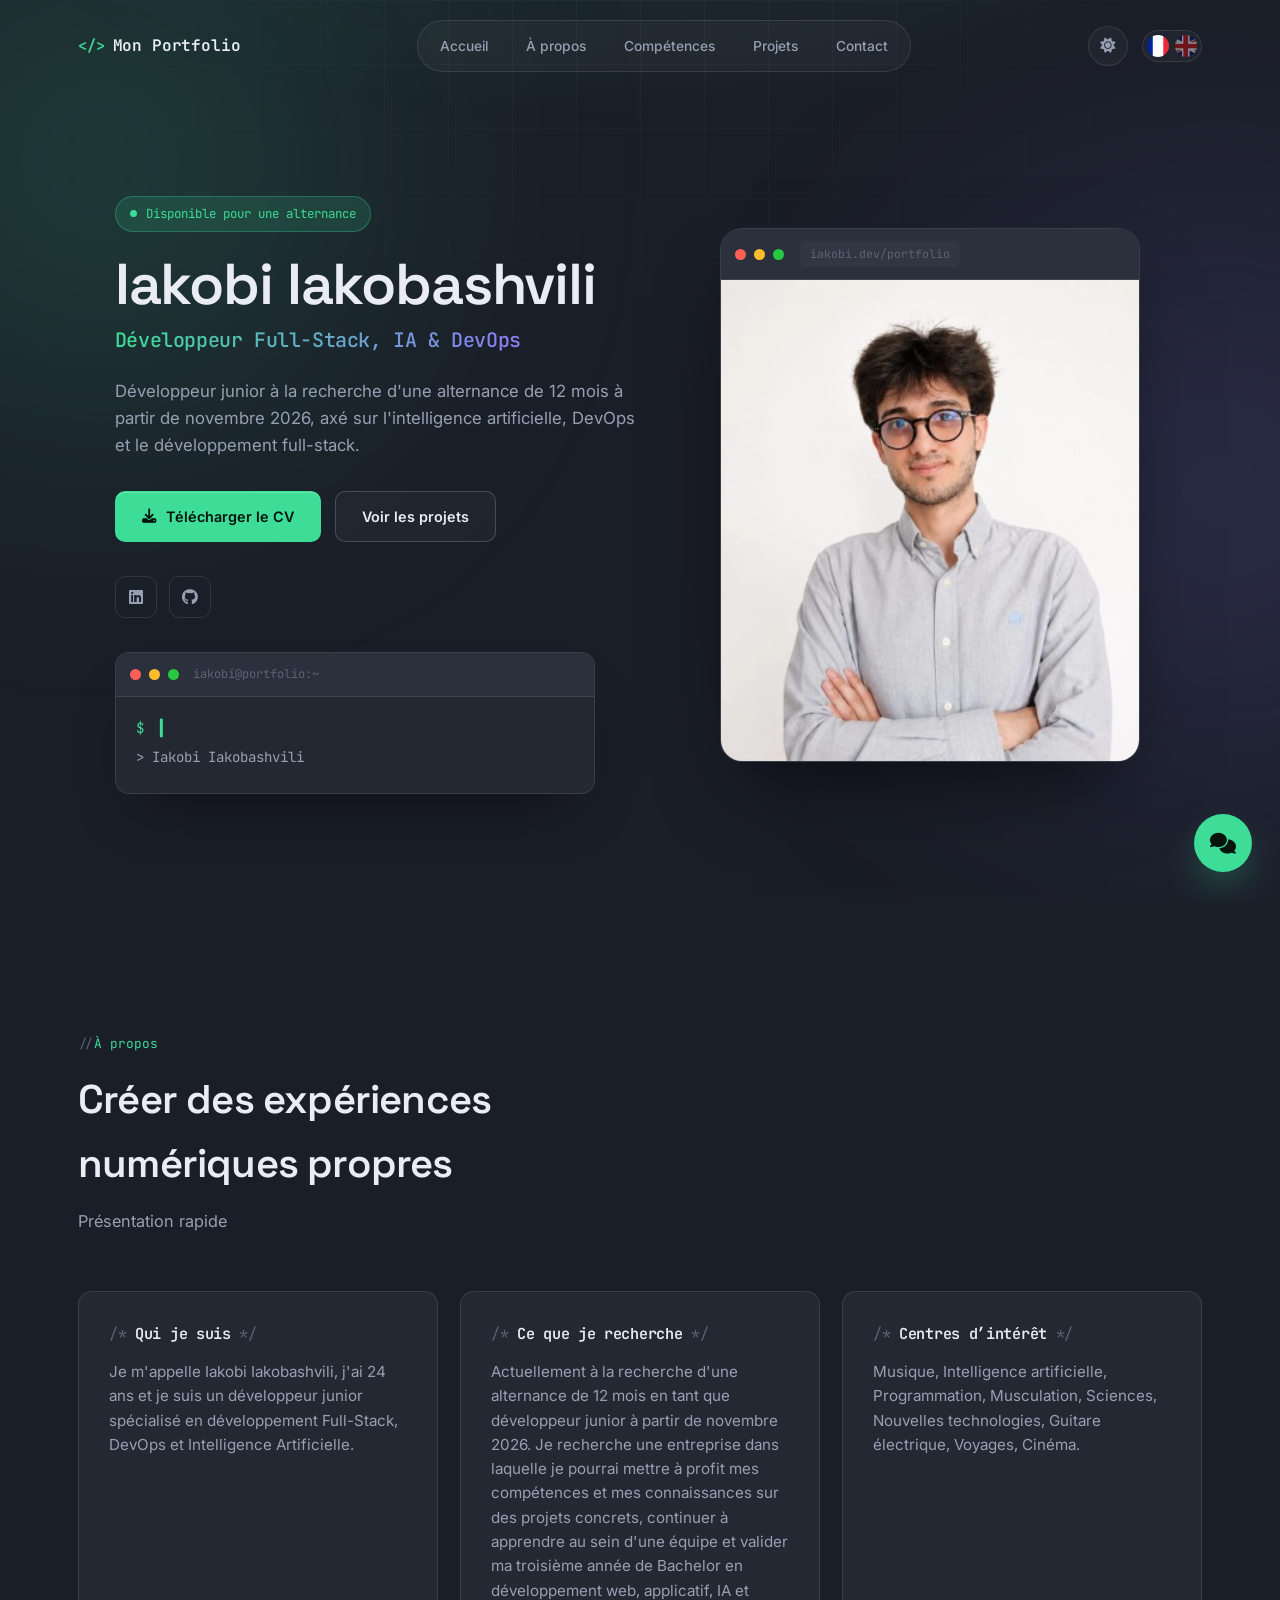
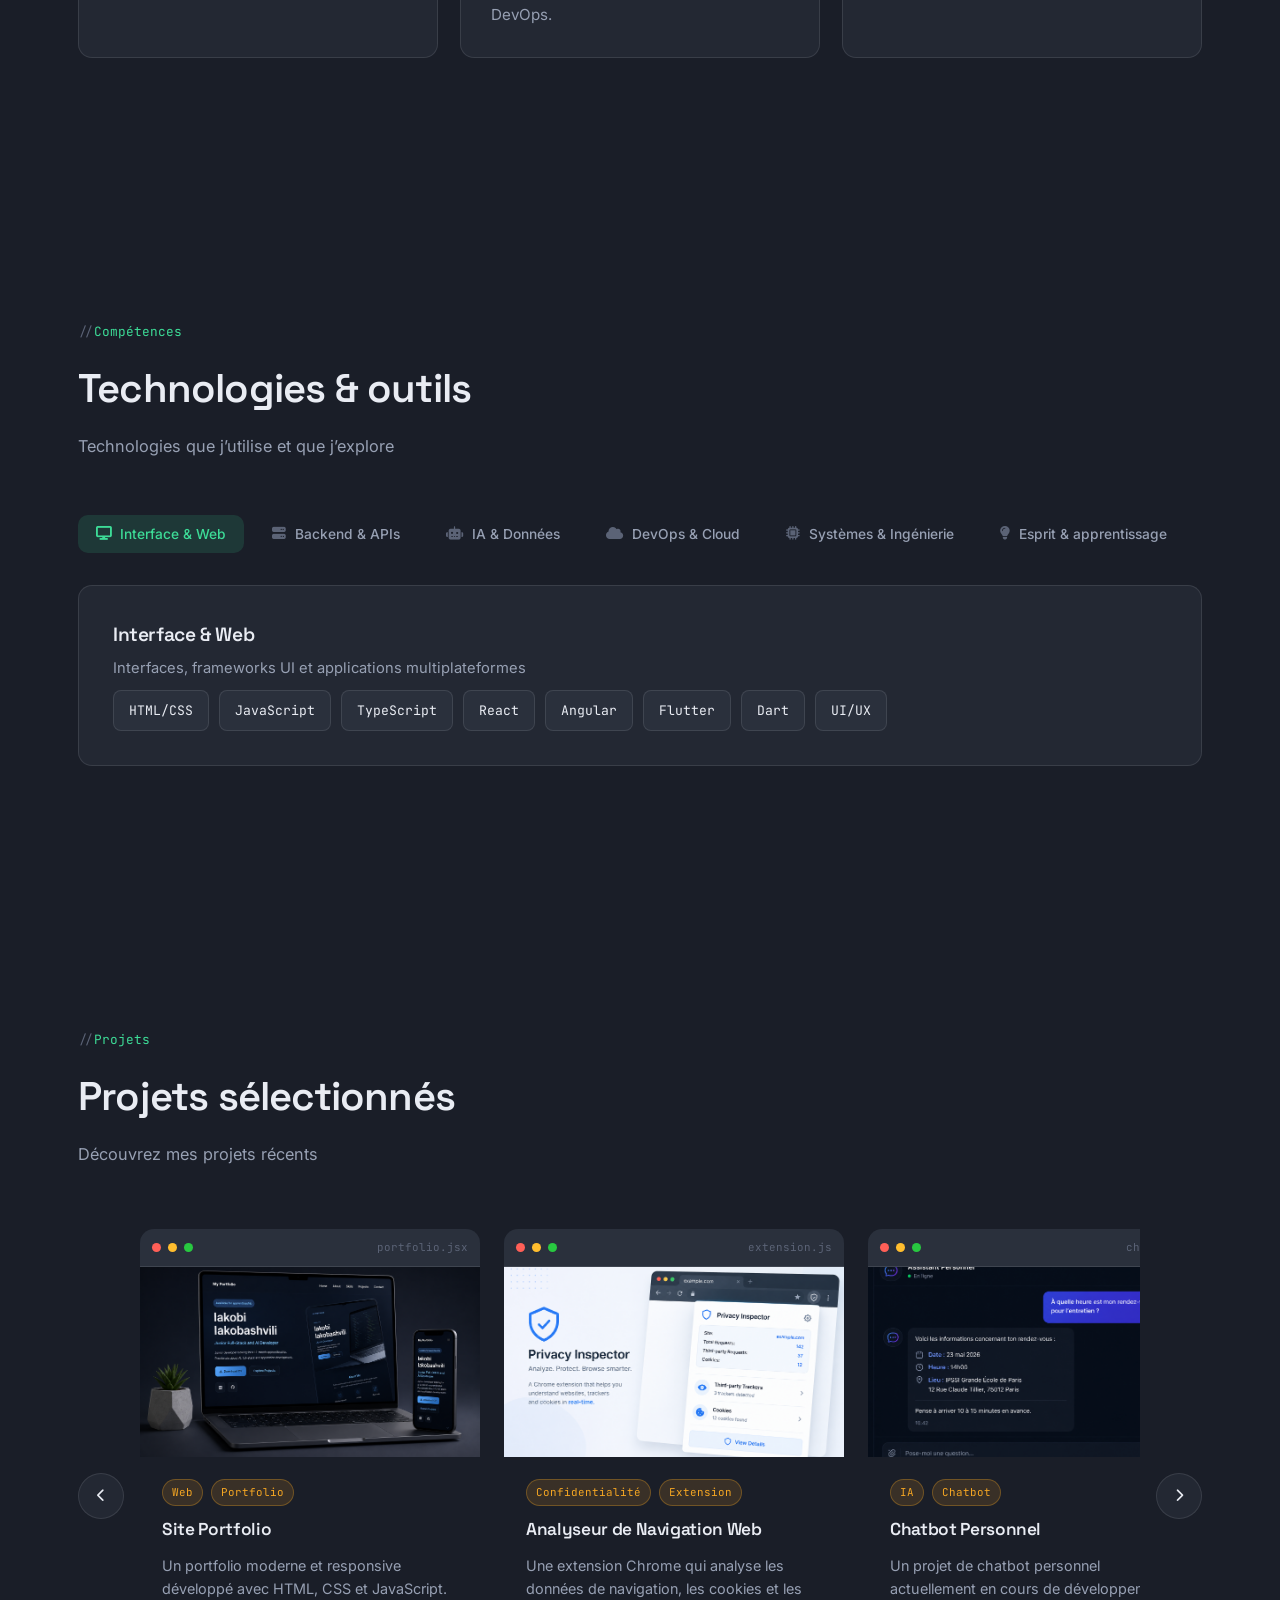
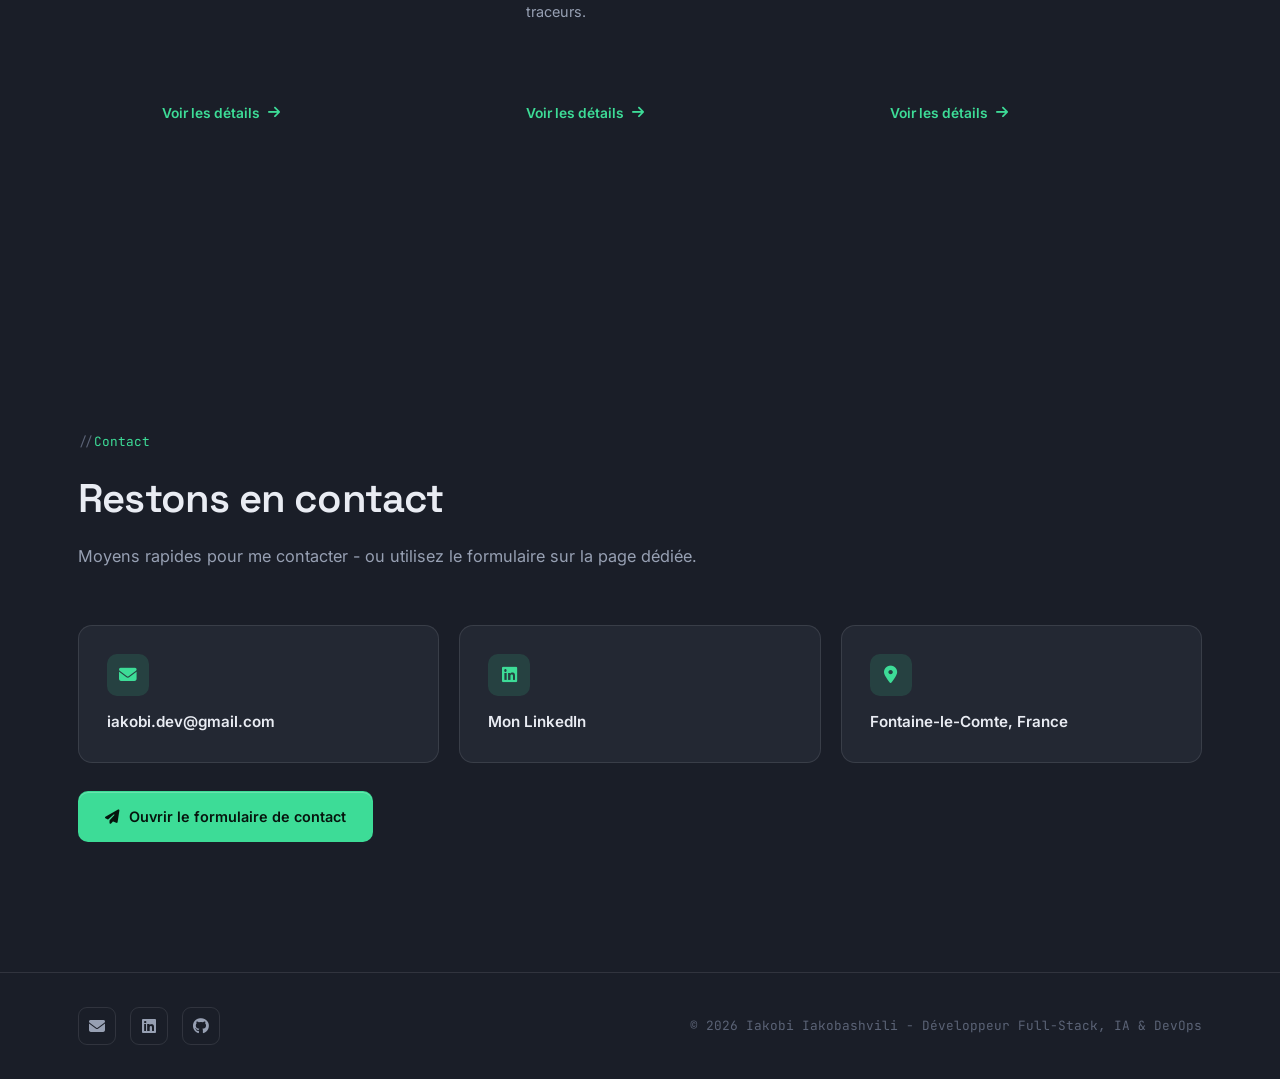
==== commit c68a5f09: "Add files via upload" ====
--- a/index.html
+++ b/index.html
@@ -17,6 +17,19 @@
         name="description"
         content="Portfolio de Iakobi Iakobashvili, développeur junior à la recherche d'une alternance de 12 mois en développement web, DevOps et intelligence artificielle."
     />
+
+    <!-- Open Graph / social share preview -->
+    <meta property="og:type" content="website" />
+    <meta property="og:title" content="Iakobi Iakobashvili - Développeur Full-Stack, IA & DevOps" />
+    <meta property="og:description" content="Développeur junior à la recherche d'une alternance de 12 mois en développement web, DevOps et intelligence artificielle." />
+    <meta property="og:image" content="https://iakob.netlify.app/profile.png" />
+    <meta property="og:url" content="https://iakob.netlify.app/" />
+    <meta name="twitter:card" content="summary_large_image" />
+    <meta name="twitter:title" content="Iakobi Iakobashvili - Développeur Full-Stack, IA & DevOps" />
+    <meta name="twitter:description" content="Développeur junior à la recherche d'une alternance de 12 mois en développement web, DevOps et intelligence artificielle." />
+    <meta name="twitter:image" content="https://iakob.netlify.app/profile.png" />
+
+    <link rel="preload" as="image" href="profile.png" />
     <link rel="preconnect" href="https://fonts.googleapis.com">
     <link rel="preconnect" href="https://fonts.gstatic.com" crossorigin>
     <link href="https://fonts.googleapis.com/css2?family=Space+Grotesk:wght@500;600;700&family=Inter:wght@400;500;600&family=JetBrains+Mono:wght@400;500;600&display=swap" rel="stylesheet">
@@ -27,8 +40,10 @@
     />
 </head>
 <body>
-    <div class="background-blur blur-left"></div>
-    <div class="background-blur blur-right"></div>
+    <div class="background-blur-wrap">
+        <div class="background-blur blur-left"></div>
+        <div class="background-blur blur-right"></div>
+    </div>
 
     <header class="header" id="header">
         <div class="container nav">
@@ -110,7 +125,7 @@
                             <span class="browser-url">iakobi.dev/portfolio</span>
                         </div>
                         <div class="image-wrapper">
-                            <img src="profile.png" alt="Profile picture" />
+                            <img src="profile.png" alt="Profile picture" fetchpriority="high" decoding="async" />
                         </div>
                     </div>
                 </div>
--- a/style.css
+++ b/style.css
@@ -131,7 +131,9 @@
 }
 
 @media (prefers-reduced-motion: reduce) {
-  *, *::before, *::after {
+  *,
+  *::before,
+  *::after {
     animation-duration: 0.001ms !important;
     animation-iteration-count: 1 !important;
     transition-duration: 0.001ms !important;
@@ -139,10 +141,14 @@
   }
 }
 
-* { box-sizing: border-box; }
+* {
+  box-sizing: border-box;
+}
 
 html {
   scroll-behavior: smooth;
+  overflow-x: hidden;
+  width: 100%;
 }
 
 body {
@@ -154,22 +160,43 @@
   line-height: 1.6;
   -webkit-font-smoothing: antialiased;
   overflow-x: hidden;
-}
-
-img { max-width: 100%; display: block; }
-a { color: inherit; text-decoration: none; }
-button { font-family: inherit; cursor: pointer; }
-p { margin: 0 0 1em; }
-p:last-child { margin-bottom: 0; }
-
-h1, h2, h3, h4 {
+  width: 100%;
+  overscroll-behavior-x: none;
+}
+
+img {
+  max-width: 100%;
+  display: block;
+}
+a {
+  color: inherit;
+  text-decoration: none;
+}
+button {
+  font-family: inherit;
+  cursor: pointer;
+}
+p {
+  margin: 0 0 1em;
+}
+p:last-child {
+  margin-bottom: 0;
+}
+
+h1,
+h2,
+h3,
+h4 {
   font-family: var(--font-display);
   font-weight: 600;
   margin: 0;
   letter-spacing: -0.02em;
 }
 
-::selection { background: var(--mint); color: var(--void); }
+::selection {
+  background: var(--mint);
+  color: var(--void);
+}
 
 :focus-visible {
   outline: 2px solid var(--mint);
@@ -189,8 +216,15 @@
 }
 
 /* ambient background */
+.background-blur-wrap {
+  position: fixed;
+  inset: 0;
+  overflow: hidden;
+  z-index: 0;
+  pointer-events: none;
+}
 .background-blur {
-  position: fixed;
+  position: absolute;
   width: 640px;
   height: 640px;
   border-radius: 50%;
@@ -212,12 +246,22 @@
   animation: float-b 26s ease-in-out infinite;
 }
 @keyframes float-a {
-  0%, 100% { transform: translate(0, 0); }
-  50% { transform: translate(60px, 80px); }
+  0%,
+  100% {
+    transform: translate(0, 0);
+  }
+  50% {
+    transform: translate(60px, 80px);
+  }
 }
 @keyframes float-b {
-  0%, 100% { transform: translate(0, 0); }
-  50% { transform: translate(-70px, -50px); }
+  0%,
+  100% {
+    transform: translate(0, 0);
+  }
+  50% {
+    transform: translate(-70px, -50px);
+  }
 }
 
 /* grid texture overlay for extra depth */
@@ -235,7 +279,12 @@
   mask-image: radial-gradient(ellipse 80% 60% at 50% 0%, #000 10%, transparent 70%);
 }
 
-main, header, footer { position: relative; z-index: 1; }
+main,
+header,
+footer {
+  position: relative;
+  z-index: 1;
+}
 
 /* ==========================================================================
    Header
@@ -325,9 +374,26 @@
   opacity: 0.45;
   transition: opacity 0.2s var(--ease), transform 0.2s var(--ease);
 }
-.language-switcher img:hover { transform: scale(1.1); }
+
+@media (hover: none) and (pointer: coarse) {
+  /* Touch screens: grow the tappable area around each flag to ~44px
+     (accessible tap-target size) without changing how big the flag looks */
+  .language-switcher {
+    gap: 0;
+    padding: 0 2px;
+  }
+  .language-switcher img {
+    box-sizing: content-box;
+    padding: 11px;
+  }
+}
+.language-switcher img:hover {
+  transform: scale(1.1);
+}
 .language-switcher img.active,
-.language-switcher img:hover { opacity: 1; }
+.language-switcher img:hover {
+  opacity: 1;
+}
 
 .menu-toggle {
   display: none;
@@ -360,9 +426,15 @@
   border-color: var(--border-strong);
   transform: rotate(-12deg);
 }
-.theme-toggle .theme-icon-dark { display: none; }
-html[data-theme="light"] .theme-toggle .theme-icon-light { display: none; }
-html[data-theme="light"] .theme-toggle .theme-icon-dark { display: inline; }
+.theme-toggle .theme-icon-dark {
+  display: none;
+}
+html[data-theme="light"] .theme-toggle .theme-icon-light {
+  display: none;
+}
+html[data-theme="light"] .theme-toggle .theme-icon-dark {
+  display: inline;
+}
 
 /* ==========================================================================
    Buttons
@@ -427,6 +499,9 @@
   grid-template-columns: 1.05fr 0.95fr;
   gap: 60px;
   align-items: center;
+}
+.hero-content > * {
+  min-width: 0;
 }
 
 .hero-badge {
@@ -453,9 +528,15 @@
   animation: pulse-dot 2s infinite;
 }
 @keyframes pulse-dot {
-  0% { box-shadow: 0 0 0 0 rgba(61, 220, 151, 0.55); }
-  70% { box-shadow: 0 0 0 8px rgba(61, 220, 151, 0); }
-  100% { box-shadow: 0 0 0 0 rgba(61, 220, 151, 0); }
+  0% {
+    box-shadow: 0 0 0 0 rgba(61, 220, 151, 0.55);
+  }
+  70% {
+    box-shadow: 0 0 0 8px rgba(61, 220, 151, 0);
+  }
+  100% {
+    box-shadow: 0 0 0 0 rgba(61, 220, 151, 0);
+  }
 }
 
 #hero-name {
@@ -532,10 +613,20 @@
   background: var(--surface-2);
   border-bottom: 1px solid var(--border);
 }
-.terminal-bar .dot { width: 11px; height: 11px; border-radius: 50%; }
-.terminal-bar .dot.red { background: var(--red); }
-.terminal-bar .dot.yellow { background: var(--yellow); }
-.terminal-bar .dot.green { background: var(--green); }
+.terminal-bar .dot {
+  width: 11px;
+  height: 11px;
+  border-radius: 50%;
+}
+.terminal-bar .dot.red {
+  background: var(--red);
+}
+.terminal-bar .dot.yellow {
+  background: var(--yellow);
+}
+.terminal-bar .dot.green {
+  background: var(--green);
+}
 .terminal-title {
   font-family: var(--font-mono);
   font-size: 0.75rem;
@@ -548,18 +639,33 @@
   font-size: 0.88rem;
   min-height: 96px;
 }
-.terminal-line { color: var(--text-muted); margin: 0 0 6px; }
-.terminal-line .prompt { color: var(--mint); margin-right: 8px; }
-.terminal-line .out { color: var(--text-primary); }
+.terminal-line {
+  color: var(--text-muted);
+  margin: 0 0 6px;
+}
+.terminal-line .prompt {
+  color: var(--mint);
+  margin-right: 8px;
+}
+.terminal-line .out {
+  color: var(--text-primary);
+}
 .cursor {
   display: inline-block;
   color: var(--mint);
   animation: blink 1s step-start infinite;
 }
-@keyframes blink { 50% { opacity: 0; } }
+@keyframes blink {
+  50% {
+    opacity: 0;
+  }
+}
 
 /* hero image / browser frame */
-.hero-image { display: flex; justify-content: center; }
+.hero-image {
+  display: flex;
+  justify-content: center;
+}
 .browser-frame {
   width: 100%;
   max-width: 420px;
@@ -583,10 +689,20 @@
   background: var(--surface-2);
   border-bottom: 1px solid var(--border);
 }
-.browser-bar .dot { width: 11px; height: 11px; border-radius: 50%; }
-.browser-bar .dot.red { background: var(--red); }
-.browser-bar .dot.yellow { background: var(--yellow); }
-.browser-bar .dot.green { background: var(--green); }
+.browser-bar .dot {
+  width: 11px;
+  height: 11px;
+  border-radius: 50%;
+}
+.browser-bar .dot.red {
+  background: var(--red);
+}
+.browser-bar .dot.yellow {
+  background: var(--yellow);
+}
+.browser-bar .dot.green {
+  background: var(--green);
+}
 .browser-url {
   margin-left: 8px;
   font-family: var(--font-mono);
@@ -596,7 +712,10 @@
   padding: 4px 10px;
   border-radius: 6px;
 }
-.image-wrapper { aspect-ratio: 4 / 4.6; overflow: hidden; }
+.image-wrapper {
+  aspect-ratio: 4 / 4.6;
+  overflow: hidden;
+}
 .image-wrapper img {
   width: 100%;
   height: 100%;
@@ -619,7 +738,10 @@
   color: var(--mint);
   margin-bottom: 14px;
 }
-.section-title .eyebrow::before { content: "// "; color: var(--text-faint); }
+.section-title .eyebrow::before {
+  content: "// ";
+  color: var(--text-faint);
+}
 .section-title h2 {
   font-size: clamp(1.8rem, 3.4vw, 2.5rem);
   margin-bottom: 12px;
@@ -637,7 +759,8 @@
   grid-template-columns: repeat(3, 1fr);
   gap: 22px;
 }
-.card, .about-card {
+.card,
+.about-card {
   background: var(--surface);
   border: 1px solid var(--border);
   border-radius: var(--radius-md);
@@ -656,9 +779,20 @@
   color: var(--text-primary);
   margin-bottom: 14px;
 }
-.about-card h3::before { content: "/* "; color: var(--text-faint); font-weight: 400; }
-.about-card h3::after { content: " */"; color: var(--text-faint); font-weight: 400; }
-.about-card p { color: var(--text-muted); font-size: 0.95rem; }
+.about-card h3::before {
+  content: "/* ";
+  color: var(--text-faint);
+  font-weight: 400;
+}
+.about-card h3::after {
+  content: " */";
+  color: var(--text-faint);
+  font-weight: 400;
+}
+.about-card p {
+  color: var(--text-muted);
+  font-size: 0.95rem;
+}
 
 /* ==========================================================================
    Skills
@@ -682,14 +816,22 @@
   font-weight: 500;
   transition: all 0.25s var(--ease);
 }
-.skills-tab i { color: var(--text-faint); transition: color 0.25s var(--ease); }
-.skills-tab:hover { border-color: var(--border-strong); color: var(--text-primary); }
+.skills-tab i {
+  color: var(--text-faint);
+  transition: color 0.25s var(--ease);
+}
+.skills-tab:hover {
+  border-color: var(--border-strong);
+  color: var(--text-primary);
+}
 .skills-tab.active {
   background: var(--mint-dim);
   border-color: rgba(61, 220, 151, 0.35);
   color: var(--mint);
 }
-.skills-tab.active i { color: var(--mint); }
+.skills-tab.active i {
+  color: var(--mint);
+}
 
 .skills-group-panel {
   display: none;
@@ -699,7 +841,9 @@
   padding: 34px;
   animation: fade-up 0.4s var(--ease);
 }
-.skills-group-panel.active { display: block; }
+.skills-group-panel.active {
+  display: block;
+}
 .skills-group-title {
   font-size: 1.2rem;
   margin-bottom: 6px;
@@ -732,8 +876,14 @@
 }
 
 @keyframes fade-up {
-  from { opacity: 0; transform: translateY(8px); }
-  to { opacity: 1; transform: translateY(0); }
+  from {
+    opacity: 0;
+    transform: translateY(8px);
+  }
+  to {
+    opacity: 1;
+    transform: translateY(0);
+  }
 }
 
 /* ==========================================================================
@@ -753,7 +903,9 @@
   padding: 6px 2px 18px;
   scrollbar-width: none;
 }
-.projects-track::-webkit-scrollbar { display: none; }
+.projects-track::-webkit-scrollbar {
+  display: none;
+}
 
 .project-card {
   position: relative;
@@ -781,7 +933,9 @@
   transition: transform 0.4s var(--ease);
   z-index: 1;
 }
-.project-card:hover::before { transform: scaleX(1); }
+.project-card:hover::before {
+  transform: scaleX(1);
+}
 .project-card:hover {
   transform: translateY(-6px);
   border-color: var(--border-strong);
@@ -795,27 +949,52 @@
   background: var(--surface-2);
   border-bottom: 1px solid var(--border);
 }
-.card-chrome .dot { width: 9px; height: 9px; border-radius: 50%; }
-.card-chrome .dot.red { background: var(--red); }
-.card-chrome .dot.yellow { background: var(--yellow); }
-.card-chrome .dot.green { background: var(--green); }
+.card-chrome .dot {
+  width: 9px;
+  height: 9px;
+  border-radius: 50%;
+}
+.card-chrome .dot.red {
+  background: var(--red);
+}
+.card-chrome .dot.yellow {
+  background: var(--yellow);
+}
+.card-chrome .dot.green {
+  background: var(--green);
+}
 .card-filename {
   margin-left: auto;
   font-family: var(--font-mono);
   font-size: 0.68rem;
   color: var(--text-faint);
 }
-.project-image-wrap { overflow: hidden; height: 190px; }
+.project-image-wrap {
+  overflow: hidden;
+  height: 190px;
+}
 .project-card img {
   width: 100%;
   height: 100%;
   object-fit: cover;
   transition: transform 0.5s var(--ease);
 }
-.project-card:hover img { transform: scale(1.06); }
-
-.project-content { padding: 22px 22px 26px; display: flex; flex-direction: column; gap: 10px; flex: 1; }
-.project-tags { display: flex; flex-wrap: wrap; gap: 8px; }
+.project-card:hover img {
+  transform: scale(1.06);
+}
+
+.project-content {
+  padding: 22px 22px 26px;
+  display: flex;
+  flex-direction: column;
+  gap: 10px;
+  flex: 1;
+}
+.project-tags {
+  display: flex;
+  flex-wrap: wrap;
+  gap: 8px;
+}
 .project-tags span {
   font-family: var(--font-mono);
   font-size: 0.68rem;
@@ -825,8 +1004,14 @@
   padding: 4px 9px;
   border-radius: 999px;
 }
-.project-content h3 { font-size: 1.08rem; }
-.project-content p { color: var(--text-muted); font-size: 0.9rem; flex: 1; }
+.project-content h3 {
+  font-size: 1.08rem;
+}
+.project-content p {
+  color: var(--text-muted);
+  font-size: 0.9rem;
+  flex: 1;
+}
 .project-link-text {
   display: inline-flex;
   align-items: center;
@@ -837,11 +1022,23 @@
   margin-top: 4px;
   transition: gap 0.25s var(--ease);
 }
-.project-card:hover .project-link-text { gap: 12px; }
-.locked-project { opacity: 0.6; cursor: not-allowed; }
-.locked-project:hover { transform: none; box-shadow: none; }
-.locked-project:hover::before { transform: scaleX(0); }
-.locked-text { color: var(--text-faint); }
+.project-card:hover .project-link-text {
+  gap: 12px;
+}
+.locked-project {
+  opacity: 0.6;
+  cursor: not-allowed;
+}
+.locked-project:hover {
+  transform: none;
+  box-shadow: none;
+}
+.locked-project:hover::before {
+  transform: scaleX(0);
+}
+.locked-text {
+  color: var(--text-faint);
+}
 
 .projects-arrow {
   flex: 0 0 auto;
@@ -856,7 +1053,11 @@
   justify-content: center;
   transition: all 0.25s var(--ease);
 }
-.projects-arrow:hover { border-color: var(--mint); color: var(--mint); transform: scale(1.06); }
+.projects-arrow:hover {
+  border-color: var(--mint);
+  color: var(--mint);
+  transform: scale(1.06);
+}
 
 /* ==========================================================================
    Contact
@@ -975,11 +1176,17 @@
   color: var(--text-faint);
   margin: 0;
 }
-.form-status.success { color: var(--mint); }
-.form-status.error { color: var(--red); }
+.form-status.success {
+  color: var(--mint);
+}
+.form-status.error {
+  color: var(--red);
+}
 
 @media (max-width: 640px) {
-  .form-row { grid-template-columns: 1fr; }
+  .form-row {
+    grid-template-columns: 1fr;
+  }
 }
 
 .visually-hidden {
@@ -1003,10 +1210,10 @@
 }
 
 .contact-page-grid {
-    display: grid;
-    grid-template-columns: 45% 55%;
-    gap: 2rem;
-    align-items: start;
+  display: grid;
+  grid-template-columns: 45% 55%;
+  gap: 2rem;
+  align-items: start;
 }
 
 .contact-info-column {
@@ -1031,9 +1238,15 @@
   color: var(--text-muted);
   overflow-x: auto;
 }
-.contact-json-body .json-key { color: var(--violet); }
-.contact-json-body .json-string { color: var(--mint); }
-.contact-json-body .json-punct { color: var(--text-faint); }
+.contact-json-body .json-key {
+  color: var(--violet);
+}
+.contact-json-body .json-string {
+  color: var(--mint);
+}
+.contact-json-body .json-punct {
+  color: var(--text-faint);
+}
 
 .contact-meta-row {
   display: grid;
@@ -1048,7 +1261,7 @@
   flex-direction: column;
   gap: 6px;
 }
-.contact-meta-item + .contact-meta-item {
+.contact-meta-item+.contact-meta-item {
   border-left: 1px solid var(--border);
 }
 .contact-meta-label {
@@ -1081,7 +1294,7 @@
   border: none;
   border-radius: 0;
 }
-.contact-page .contact-link + .contact-link {
+.contact-page .contact-link+.contact-link {
   border-top: 1px solid var(--border);
 }
 .contact-page .contact-link i {
@@ -1108,11 +1321,76 @@
   font-weight: 500;
   transition: color 0.2s var(--ease), gap 0.2s var(--ease);
 }
-.back-home-link:hover { color: var(--mint); gap: 14px; }
+.back-home-link:hover {
+  color: var(--mint);
+  gap: 14px;
+}
+
+/* ==========================================================================
+   Thank-you page
+   ========================================================================== */
+.thank-you-section {
+  min-height: 90vh;
+  display: flex;
+  align-items: center;
+  padding-top: 160px;
+}
+.thank-you-card {
+  max-width: 560px;
+  margin: 0 auto;
+  background: var(--surface);
+  border: 1px solid var(--border);
+  border-radius: var(--radius-md);
+  overflow: hidden;
+  box-shadow: 0 30px 60px -30px rgba(var(--shadow-rgb), 0.6);
+}
+.thank-you-body {
+  padding: 48px 40px;
+  text-align: center;
+  display: flex;
+  flex-direction: column;
+  align-items: center;
+  gap: 6px;
+}
+.thank-you-icon {
+  font-size: 2.6rem;
+  color: var(--mint);
+  margin-bottom: 14px;
+}
+.thank-you-body .eyebrow {
+  font-family: var(--font-mono);
+  font-size: 0.8rem;
+  color: var(--mint);
+  margin-bottom: 6px;
+}
+.thank-you-body .eyebrow::before {
+  content: "// ";
+  color: var(--text-faint);
+}
+.thank-you-body h2 {
+  font-size: clamp(1.5rem, 3vw, 2rem);
+  margin-bottom: 8px;
+}
+.thank-you-body p {
+  color: var(--text-muted);
+  font-size: 1rem;
+  max-width: 400px;
+  margin-bottom: 20px;
+}
+.thank-you-actions {
+  display: flex;
+  gap: 14px;
+  flex-wrap: wrap;
+  justify-content: center;
+}
 
 @media (max-width: 900px) {
-  .contact-page-grid { grid-template-columns: 1fr; }
-  .contact-meta-row { grid-template-columns: 1fr; }
+  .contact-page-grid {
+    grid-template-columns: 1fr;
+  }
+  .contact-meta-row {
+    grid-template-columns: 1fr;
+  }
 }
 
 /* ==========================================================================
@@ -1129,7 +1407,10 @@
   flex-wrap: wrap;
   gap: 16px;
 }
-.footer-links { display: flex; gap: 14px; }
+.footer-links {
+  display: flex;
+  gap: 14px;
+}
 .footer-links a {
   width: 38px;
   height: 38px;
@@ -1141,7 +1422,11 @@
   color: var(--text-muted);
   transition: all 0.25s var(--ease);
 }
-.footer-links a:hover { color: var(--void); background: var(--mint); border-color: var(--mint); }
+.footer-links a:hover {
+  color: var(--void);
+  background: var(--mint);
+  border-color: var(--mint);
+}
 #footer-text {
   font-family: var(--font-mono);
   font-size: 0.8rem;
@@ -1168,7 +1453,11 @@
   pointer-events: none;
   transition: all 0.35s var(--ease);
 }
-.chatbot-toast.visible { opacity: 1; transform: translateY(0); pointer-events: auto; }
+.chatbot-toast.visible {
+  opacity: 1;
+  transform: translateY(0);
+  pointer-events: auto;
+}
 .chatbot-toast-label {
   font-family: var(--font-mono);
   font-size: 0.72rem;
@@ -1176,7 +1465,10 @@
   display: block;
   margin-bottom: 6px;
 }
-.chatbot-toast p { font-size: 0.85rem; color: var(--text-muted); }
+.chatbot-toast p {
+  font-size: 0.85rem;
+  color: var(--text-muted);
+}
 .chatbot-toast-close {
   position: absolute;
   top: 10px;
@@ -1205,11 +1497,20 @@
   box-shadow: 0 16px 40px -12px rgba(61, 220, 151, 0.6);
   transition: transform 0.25s var(--ease);
 }
-.chatbot-toggle:hover { transform: scale(1.07); }
-.chatbot-toggle.chatbot-spotlight { animation: spotlight 1.3s ease-in-out infinite; }
+.chatbot-toggle:hover {
+  transform: scale(1.07);
+}
+.chatbot-toggle.chatbot-spotlight {
+  animation: spotlight 1.3s ease-in-out infinite;
+}
 @keyframes spotlight {
-  0%, 100% { box-shadow: 0 0 0 0 rgba(61, 220, 151, 0.55); }
-  50% { box-shadow: 0 0 0 14px rgba(61, 220, 151, 0); }
+  0%,
+  100% {
+    box-shadow: 0 0 0 0 rgba(61, 220, 151, 0.55);
+  }
+  50% {
+    box-shadow: 0 0 0 14px rgba(61, 220, 151, 0);
+  }
 }
 
 .chatbot-window {
@@ -1232,7 +1533,11 @@
   overflow: hidden;
   backdrop-filter: blur(20px) saturate(140%);
 }
-.chatbot-window.active { opacity: 1; transform: translateY(0) scale(1); pointer-events: auto; }
+.chatbot-window.active {
+  opacity: 1;
+  transform: translateY(0) scale(1);
+  pointer-events: auto;
+}
 
 .chatbot-header {
   display: flex;
@@ -1258,7 +1563,12 @@
   box-shadow: 0 0 0 0 rgba(61, 220, 151, 0.6);
   animation: pulse-dot 2s infinite;
 }
-.chatbot-close { background: none; border: none; color: var(--text-muted); font-size: 1rem; }
+.chatbot-close {
+  background: none;
+  border: none;
+  color: var(--text-muted);
+  font-size: 1rem;
+}
 
 .chatbot-body {
   padding: 18px;
@@ -1268,7 +1578,8 @@
   gap: 12px;
   flex: 1;
 }
-.bot-message, .user-message {
+.bot-message,
+.user-message {
   max-width: 88%;
   padding: 11px 14px;
   border-radius: 12px;
@@ -1288,8 +1599,16 @@
   border-bottom-right-radius: 4px;
   font-weight: 500;
 }
-.chatbot-examples p { font-size: 0.8rem; color: var(--text-faint); margin-bottom: 8px; }
-.chatbot-suggestion-list { display: flex; flex-direction: column; gap: 10px; }
+.chatbot-examples p {
+  font-size: 0.8rem;
+  color: var(--text-faint);
+  margin-bottom: 8px;
+}
+.chatbot-suggestion-list {
+  display: flex;
+  flex-direction: column;
+  gap: 10px;
+}
 .chatbot-suggestion {
   display: inline-flex;
   align-items: center;
@@ -1334,7 +1653,10 @@
   font-size: 0.88rem;
   font-family: var(--font-body);
 }
-.chatbot-input-area input:focus { outline: none; border-color: var(--mint); }
+.chatbot-input-area input:focus {
+  outline: none;
+  border-color: var(--mint);
+}
 .chatbot-input-area button {
   width: 42px;
   height: 42px;
@@ -1355,14 +1677,44 @@
   grid-template-columns: 0.85fr 1.15fr;
   align-items: start;
 }
+@property --border-angle {
+  syntax: '<angle>';
+  inherits: false;
+  initial-value: 0deg;
+}
+
 .project-image-frame {
-  border-radius: var(--radius-md);
+  position: relative;
+  border-radius: var(--radius-lg);
+  padding: 2px;
+  background: conic-gradient(from var(--border-angle), var(--mint), var(--violet), var(--amber), var(--mint));
+  animation: border-spin 6s linear infinite;
+}
+.project-image-frame::after {
+  content: "";
+  position: absolute;
+  inset: -8px;
+  border-radius: inherit;
+  background: conic-gradient(from var(--border-angle), var(--mint), var(--violet), var(--amber), var(--mint));
+  filter: blur(20px);
+  opacity: 0.45;
+  z-index: -1;
+  animation: border-spin 6s linear infinite;
+}
+@keyframes border-spin {
+  to {
+    --border-angle: 360deg;
+  }
+}
+.project-image-inner {
+  border-radius: calc(var(--radius-lg) - 2px);
   overflow: hidden;
   background: var(--surface-2);
-  border: 1px solid var(--border);
-  padding: 0;
-}
-.project-image-frame img { width: 100%; display: block; }
+}
+.project-image-inner img {
+  width: 100%;
+  display: block;
+}
 #project-description-title,
 #project-technologies-title,
 #project-learned-title {
@@ -1372,11 +1724,21 @@
 }
 #project-description-title::before,
 #project-technologies-title::before,
-#project-learned-title::before { content: "/* "; color: var(--text-faint); font-weight: 400; }
+#project-learned-title::before {
+  content: "/* ";
+  color: var(--text-faint);
+  font-weight: 400;
+}
 #project-description-title::after,
 #project-technologies-title::after,
-#project-learned-title::after { content: " */"; color: var(--text-faint); font-weight: 400; }
-#project-description, #project-technologies, #project-learned {
+#project-learned-title::after {
+  content: " */";
+  color: var(--text-faint);
+  font-weight: 400;
+}
+#project-description,
+#project-technologies,
+#project-learned {
   color: var(--text-muted);
 }
 
@@ -1388,44 +1750,659 @@
   transform: translateY(28px);
   transition: opacity 0.7s var(--ease), transform 0.7s var(--ease);
 }
-.reveal.active { opacity: 1; transform: translateY(0); }
-
-.about-grid .about-card.reveal:nth-child(1) { transition-delay: 0.05s; }
-.about-grid .about-card.reveal:nth-child(2) { transition-delay: 0.15s; }
-.about-grid .about-card.reveal:nth-child(3) { transition-delay: 0.25s; }
+.reveal.active {
+  opacity: 1;
+  transform: translateY(0);
+}
+
+.about-grid .about-card.reveal:nth-child(1) {
+  transition-delay: 0.05s;
+}
+.about-grid .about-card.reveal:nth-child(2) {
+  transition-delay: 0.15s;
+}
+.about-grid .about-card.reveal:nth-child(3) {
+  transition-delay: 0.25s;
+}
 
 /* ==========================================================================
    Responsive
    ========================================================================== */
 @media (max-width: 980px) {
-  .hero-content { grid-template-columns: 1fr; }
-  .hero-image { order: -1; }
-  .about-grid { grid-template-columns: 1fr; }
-  .contact-box { grid-template-columns: 1fr; }
-  .project-detail-grid { grid-template-columns: 1fr; }
-  .navbar { display: none; }
-  .menu-toggle { display: flex; }
+  .hero-content {
+    grid-template-columns: 1fr;
+  }
+  .hero-image {
+    order: -1;
+  }
+  .about-grid {
+    grid-template-columns: 1fr;
+  }
+  .contact-box {
+    grid-template-columns: 1fr;
+  }
+  .project-detail-grid {
+    grid-template-columns: 1fr;
+  }
+  .navbar {
+    display: none;
+  }
+  .menu-toggle {
+    display: flex;
+  }
+
+  body.menu-open::after {
+    content: "";
+    position: fixed;
+    inset: 0;
+    background: rgba(0, 0, 0, 0.45);
+    z-index: 89;
+    animation: menu-fade-in 0.25s var(--ease);
+  }
+
   .navbar.active {
     display: flex;
     flex-direction: column;
     position: fixed;
-    top: 78px;
-    left: 20px;
+    top: 68px;
     right: 20px;
+    left: auto;
+    width: min(230px, calc(100vw - 40px));
     background: var(--surface);
-    border: 1px solid var(--border);
+    border: 1px solid var(--border-strong);
     border-radius: var(--radius-md);
+    padding: 8px;
+    gap: 0;
+    box-shadow: 0 30px 60px -20px rgba(var(--shadow-rgb), 0.7);
+    z-index: 90;
+    animation: menu-in 0.22s var(--ease);
+  }
+  .navbar.active a {
+    padding: 12px 14px;
+    border-radius: 8px;
+    font-size: 0.9rem;
+    transition: background 0.2s var(--ease), color 0.2s var(--ease);
+  }
+  .navbar.active a:hover {
+    background: var(--chip-bg-hover);
+    color: var(--mint);
+  }
+  .navbar.active a+a {
+    border-top: 1px solid var(--border);
+    margin-top: 2px;
+  }
+}
+
+@keyframes menu-in {
+  from {
+    opacity: 0;
+    transform: translateY(-8px) scale(0.97);
+  }
+  to {
+    opacity: 1;
+    transform: translateY(0) scale(1);
+  }
+}
+@keyframes menu-fade-in {
+  from {
+    opacity: 0;
+  }
+  to {
+    opacity: 1;
+  }
+}
+
+@media (max-width: 720px) {
+  /* Show arrows on mobile, subtle */
+  .projects-arrow {
+    display: flex;
+    width: 32px;
+    height: 32px;
+    opacity: 0.4;
+    border-color: var(--border-strong);
+    background: var(--surface);
+    font-size: 0.8rem;
+  }
+  .projects-arrow:hover {
+    opacity: 1;
+    border-color: var(--mint);
+    color: var(--mint);
+  }
+
+  .projects-wrapper {
+    gap: 6px;
+  }
+  .projects-track {
+    padding: 6px 0 18px;
+    scroll-padding-left: 0;
+    gap: 16px;
+  }
+  .project-card {
+    flex: 0 0 calc(100vw - 76px);
+    max-width: 340px;
+  }
+
+  .skills-tab-list {
+    flex-wrap: nowrap;
+    overflow-x: auto;
+    scrollbar-width: none;
+    padding-bottom: 2px;
+    margin-bottom: 24px;
+  }
+  .skills-tab-list::-webkit-scrollbar {
+    display: none;
+  }
+  .skills-tab {
+    flex: 0 0 auto;
+    white-space: nowrap;
+  }
+  .skills-pills {
+    justify-content: center;
+  }
+}
+
+/* ==========================================================================
+   MOBILE PHONE FIXES — all breakpoints below 600px
+   ========================================================================== */
+@media (max-width: 600px) {
+  .section {
+    padding: 90px 0;
+  }
+  .hero {
+    padding-top: 150px;
+  }
+
+  /* Hero: smaller terminal & browser on mobile */
+  .hero-terminal {
+    max-width: 100%;
+  }
+  .browser-frame {
+    max-width: 100%;
+  }
+  .hero-content {
+    gap: 40px;
+  }
+  .terminal-body {
+    font-size: 0.8rem;
+    padding: 16px 16px 20px;
+    min-height: 76px;
+  }
+  .terminal-bar {
+    padding: 10px 12px;
+  }
+  .terminal-bar .dot {
+    width: 9px;
+    height: 9px;
+  }
+  .terminal-title {
+    font-size: 0.68rem;
+  }
+  .browser-bar {
+    padding: 10px 12px;
+  }
+  .browser-bar .dot {
+    width: 9px;
+    height: 9px;
+  }
+  .browser-url {
+    font-size: 0.6rem;
+    padding: 3px 8px;
+  }
+
+  /* Skills: smaller pills & tabs */
+  .skills-pills {
+    gap: 6px;
+  }
+  .skill.card {
+    font-size: 0.75rem;
+    padding: 6px 10px;
+    margin-top: 6px;
+  }
+  .skills-tab {
+    font-size: 0.78rem;
+    padding: 8px 12px;
+    gap: 6px;
+  }
+  .skills-group-panel {
+    padding: 22px;
+  }
+
+  /* Contact page: JSON card & meta row */
+  .contact-json-body {
+    font-size: 0.7rem;
+    padding: 14px 16px;
+    line-height: 1.7;
+  }
+  .contact-meta-item {
+    padding: 12px 14px;
+  }
+  .contact-meta-value {
+    font-size: 0.85rem;
+  }
+  .contact-page .contact-link {
+    padding: 12px 14px;
+    font-size: 0.88rem;
+    gap: 12px;
+  }
+  .contact-page .contact-link i {
+    width: 28px;
+    height: 28px;
+    font-size: 0.8rem;
+  }
+
+  /* Contact form */
+  .contact-form {
+    padding: 22px;
+  }
+  .contact-form input,
+  .contact-form textarea {
+    font-size: 0.88rem;
+    padding: 11px 12px;
+  }
+  .form-field label {
+    font-size: 0.74rem;
+  }
+
+  /* ----- CHATBOT MOBILE FIXES ----- */
+  .chatbot-window {
+    left: 12px;
+    right: 12px;
+    width: auto;
+    bottom: 88px;
+    height: min(560px, calc(100vh - 120px)); /* taller to avoid scroll */
+    border-radius: 18px;
+  }
+  .chatbot-toggle {
+    right: 12px;
+    bottom: 20px;
+    width: 50px;
+    height: 50px;
+    font-size: 1.1rem;
+  }
+  .chatbot-toast {
+    right: 12px;
+    bottom: 80px;
+    max-width: calc(100% - 24px);
+    padding: 14px 36px 14px 14px;
+  }
+  .chatbot-toast p {
+    font-size: 0.8rem;
+  }
+  .chatbot-header {
     padding: 14px;
-    gap: 4px;
-    box-shadow: 0 30px 60px -20px rgba(var(--shadow-rgb), 0.7);
-  }
-  .navbar.active a { padding: 12px 16px; border-radius: 9px; }
-}
-
-@media (max-width: 600px) {
-  .section { padding: 90px 0; }
-  .hero { padding-top: 150px; }
-  .chatbot-window { width: calc(100vw - 32px); height: min(520px, calc(100vh - 130px)); right: 16px; }
-  .chatbot-toggle, .chatbot-toast { right: 16px; }
-  .project-card { flex-basis: 280px; }
-}
+  }
+  .chatbot-header h3 {
+    font-size: 0.85rem;
+  }
+  .chatbot-body {
+    padding: 14px;
+  }
+  .bot-message,
+  .user-message {
+    font-size: 0.82rem;
+    padding: 9px 12px;
+  }
+  .chatbot-input-area {
+    padding: 10px 12px;
+  }
+  .chatbot-input-area input {
+    font-size: 0.82rem;
+    padding: 9px 12px;
+  }
+  .chatbot-input-area button {
+    width: 38px;
+    height: 38px;
+    font-size: 0.85rem;
+  }
+  /* --------------------------------- */
+
+  /* Thank-you page */
+  .thank-you-body {
+    padding: 34px 24px;
+  }
+  .thank-you-body h2 {
+    font-size: 1.4rem;
+  }
+}
+
+@media (max-width: 480px) {
+  .container {
+    padding: 0 20px;
+  }
+  .section {
+    padding: 70px 0;
+  }
+  .hero {
+    padding-top: 130px;
+    padding-bottom: 60px;
+  }
+  #hero-name {
+    font-size: clamp(1.9rem, 9vw, 2.4rem);
+  }
+  .section-title {
+    margin-bottom: 40px;
+  }
+  .section-title h2 {
+    font-size: clamp(1.5rem, 6vw, 1.8rem);
+  }
+  .card,
+  .about-card {
+    padding: 22px;
+  }
+  .about-card h3 {
+    font-size: 0.85rem;
+  }
+  .about-card p {
+    font-size: 0.88rem;
+  }
+
+  /* Hero buttons stack on very small screens */
+  .hero-buttons .btn {
+    font-size: 0.8rem;
+    padding: 11px 18px;
+  }
+  .hero-buttons {
+    gap: 10px;
+  }
+
+  /* Projects: smaller cards, arrows a bit smaller */
+  .project-card {
+    flex: 0 0 calc(100vw - 48px);
+    max-width: 320px;
+  }
+  .project-image-wrap {
+    height: 150px;
+  }
+  .project-content {
+    padding: 16px 16px 20px;
+  }
+  .project-content h3 {
+    font-size: 0.95rem;
+  }
+  .project-content p {
+    font-size: 0.82rem;
+  }
+  .project-tags span {
+    font-size: 0.6rem;
+    padding: 3px 7px;
+  }
+  .project-link-text {
+    font-size: 0.8rem;
+  }
+  .projects-arrow {
+    width: 28px;
+    height: 28px;
+    font-size: 0.7rem;
+    opacity: 0.3;
+  }
+
+  /* Skills */
+  .skills-group-title {
+    font-size: 1rem;
+  }
+  .skills-group-description {
+    font-size: 0.82rem;
+  }
+  .skills-group-panel {
+    padding: 18px;
+  }
+  .skills-tab {
+    font-size: 0.72rem;
+    padding: 6px 10px;
+  }
+
+  /* Contact page */
+  .contact-page-grid {
+    gap: 1.2rem;
+  }
+  .contact-json-body {
+    font-size: 0.6rem;
+    padding: 12px 14px;
+    line-height: 1.6;
+  }
+  .contact-meta-item {
+    padding: 10px 12px;
+  }
+  .contact-meta-label {
+    font-size: 0.6rem;
+  }
+  .contact-meta-value {
+    font-size: 0.8rem;
+  }
+  .contact-page .contact-link {
+    padding: 10px 12px;
+    font-size: 0.82rem;
+    gap: 10px;
+  }
+  .contact-page .contact-link i {
+    width: 24px;
+    height: 24px;
+    font-size: 0.7rem;
+  }
+  .back-home-link {
+    font-size: 0.82rem;
+    margin-top: 28px;
+  }
+
+  /* Contact form */
+  .contact-form {
+    padding: 18px;
+    gap: 14px;
+  }
+  .contact-form input,
+  .contact-form textarea {
+    font-size: 0.82rem;
+    padding: 10px 12px;
+  }
+  .form-field label {
+    font-size: 0.7rem;
+  }
+  .form-row {
+    gap: 14px;
+  }
+  .btn {
+    font-size: 0.8rem;
+    padding: 10px 18px;
+  }
+  .form-footer {
+    gap: 12px;
+  }
+
+  /* Footer */
+  .footer-content {
+    flex-direction: column;
+    align-items: center;
+    gap: 12px;
+  }
+  #footer-text {
+    font-size: 0.7rem;
+  }
+
+  /* Nav / header */
+  .logo {
+    font-size: 0.85rem;
+  }
+  .header {
+    padding: 14px 0;
+  }
+  .header.scrolled {
+    padding: 10px 0;
+  }
+  .nav {
+    gap: 12px;
+  }
+  .nav-actions {
+    gap: 8px;
+  }
+  .theme-toggle {
+    width: 34px;
+    height: 34px;
+    font-size: 0.8rem;
+  }
+  .language-switcher img {
+    width: 18px;
+    height: 18px;
+  }
+  .menu-toggle {
+    width: 34px;
+    height: 34px;
+    font-size: 0.85rem;
+  }
+  .navbar.active {
+    top: 60px;
+    right: 12px;
+    width: min(200px, calc(100vw - 24px));
+  }
+  .navbar.active a {
+    font-size: 0.82rem;
+    padding: 10px 12px;
+  }
+
+  /* Hero image wrapper */
+  .image-wrapper {
+    aspect-ratio: 4/4.8;
+  }
+
+  /* Project detail */
+  .project-detail-grid {
+    gap: 20px;
+  }
+  .project-image-frame {
+    border-radius: var(--radius-md);
+  }
+  #project-description-title,
+  #project-technologies-title,
+  #project-learned-title {
+    font-size: 0.8rem;
+  }
+  #project-description,
+  #project-technologies,
+  #project-learned {
+    font-size: 0.85rem;
+  }
+
+  /* Thank-you */
+  .thank-you-body {
+    padding: 28px 20px;
+  }
+  .thank-you-icon {
+    font-size: 2rem;
+  }
+  .thank-you-body .eyebrow {
+    font-size: 0.7rem;
+  }
+  .thank-you-body h2 {
+    font-size: 1.2rem;
+  }
+  .thank-you-body p {
+    font-size: 0.88rem;
+  }
+  .thank-you-actions {
+    flex-direction: column;
+    align-items: center;
+    gap: 10px;
+  }
+  .thank-you-actions .btn {
+    width: 100%;
+    justify-content: center;
+  }
+
+  /* Chatbot extra adjustments for small phones */
+  .chatbot-window {
+    left: 8px;
+    right: 8px;
+    bottom: 80px;
+    height: min(480px, calc(100vh - 110px));
+    border-radius: 16px;
+  }
+  .chatbot-toggle {
+    right: 8px;
+    bottom: 16px;
+    width: 44px;
+    height: 44px;
+    font-size: 0.95rem;
+  }
+  .chatbot-toast {
+    right: 8px;
+    bottom: 72px;
+    max-width: calc(100% - 16px);
+    padding: 12px 28px 12px 12px;
+  }
+}
+
+/* Extra-tiny screens (320px and below) */
+@media (max-width: 360px) {
+  .container {
+    padding: 0 14px;
+  }
+  .hero {
+    padding-top: 110px;
+    padding-bottom: 40px;
+  }
+  #hero-name {
+    font-size: 1.6rem;
+  }
+  #hero-title {
+    font-size: 0.85rem;
+  }
+  .hero-description {
+    font-size: 0.88rem;
+  }
+  .hero-badge {
+    font-size: 0.65rem;
+    padding: 5px 10px;
+  }
+  .hero-buttons .btn {
+    font-size: 0.7rem;
+    padding: 8px 14px;
+  }
+  .social-links a {
+    width: 34px;
+    height: 34px;
+    font-size: 0.8rem;
+  }
+  .section-title h2 {
+    font-size: 1.3rem;
+  }
+  .section-title p {
+    font-size: 0.88rem;
+  }
+  .project-card {
+    flex: 0 0 calc(100vw - 28px);
+    max-width: 280px;
+  }
+  .project-image-wrap {
+    height: 120px;
+  }
+  .skill.card {
+    font-size: 0.65rem;
+    padding: 4px 8px;
+  }
+  .projects-arrow {
+    width: 24px;
+    height: 24px;
+    font-size: 0.6rem;
+    opacity: 0.2;
+  }
+
+  .chatbot-window {
+    left: 6px;
+    right: 6px;
+    bottom: 74px;
+    height: min(420px, calc(100vh - 100px));
+    border-radius: 14px;
+  }
+  .chatbot-toggle {
+    right: 6px;
+    bottom: 14px;
+    width: 40px;
+    height: 40px;
+    font-size: 0.85rem;
+  }
+  .chatbot-toast {
+    right: 6px;
+    bottom: 68px;
+    max-width: calc(100% - 12px);
+    padding: 10px 24px 10px 10px;
+  }
+}
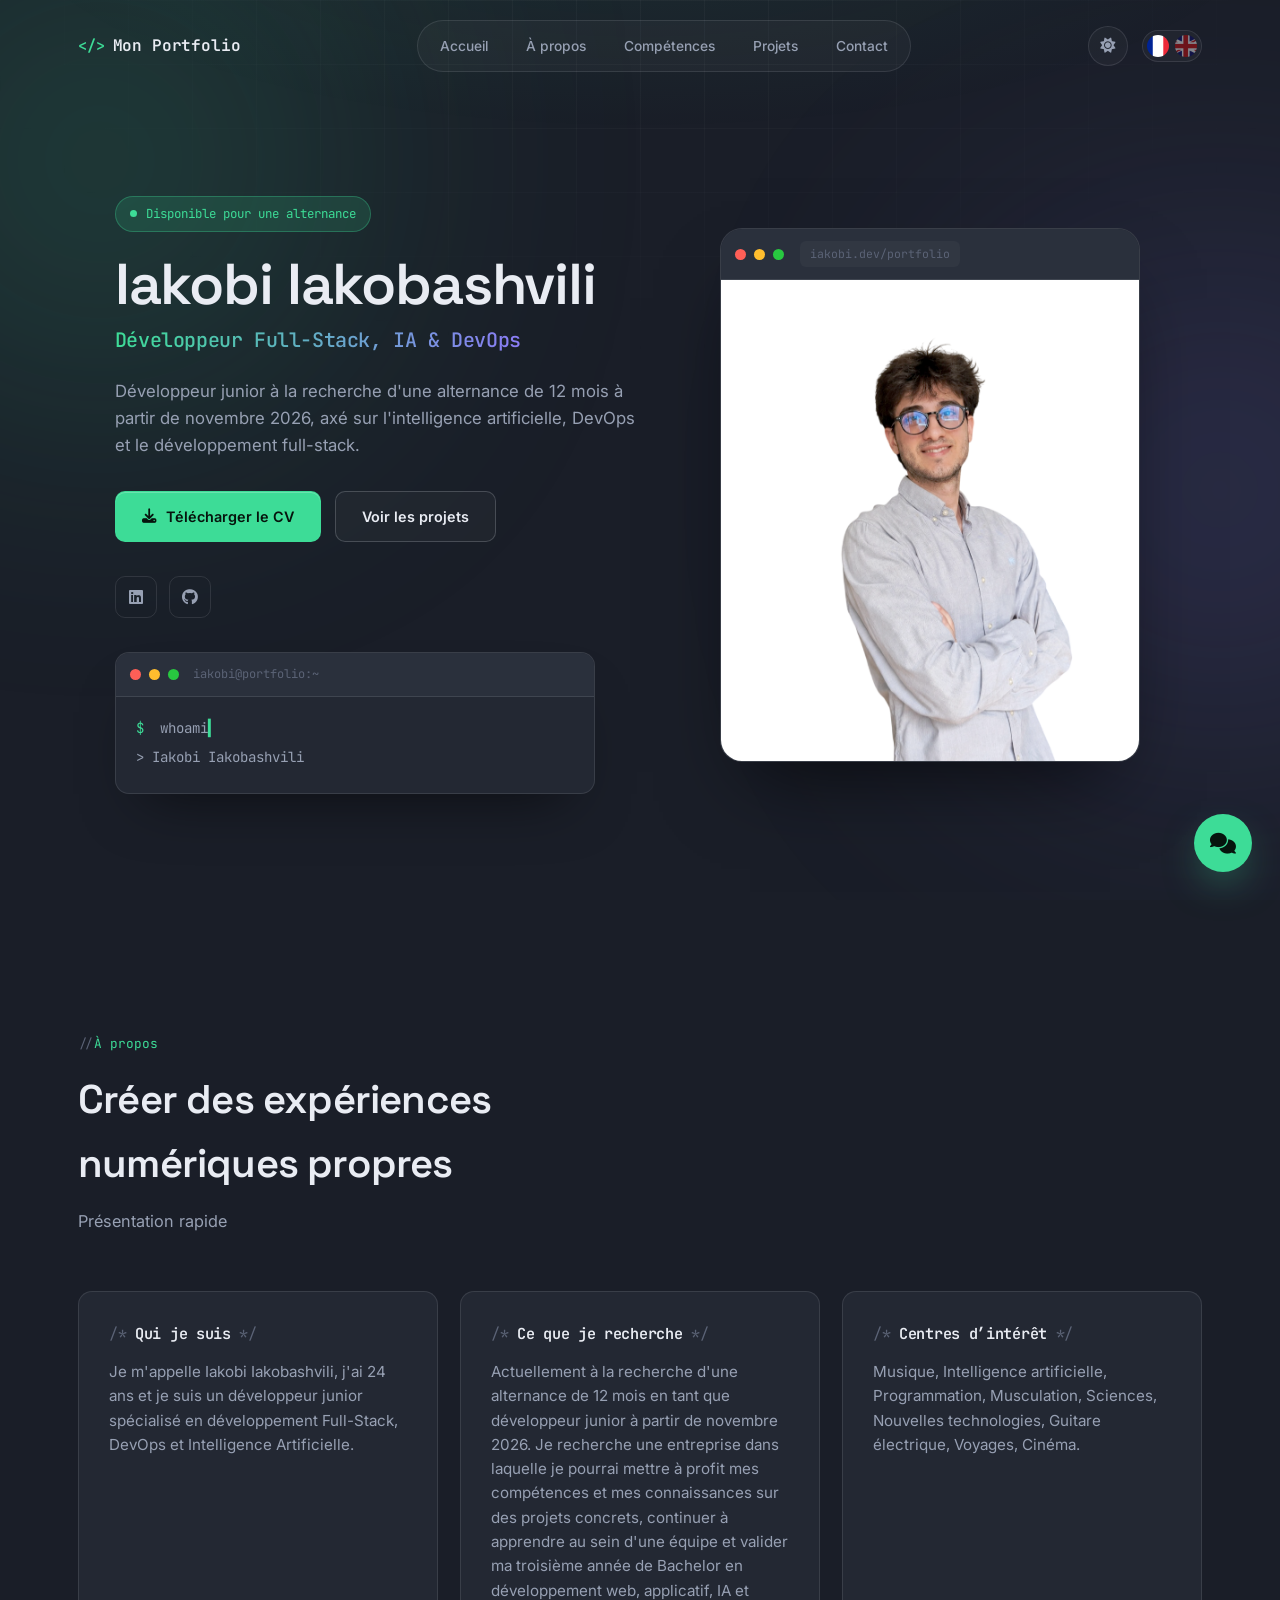
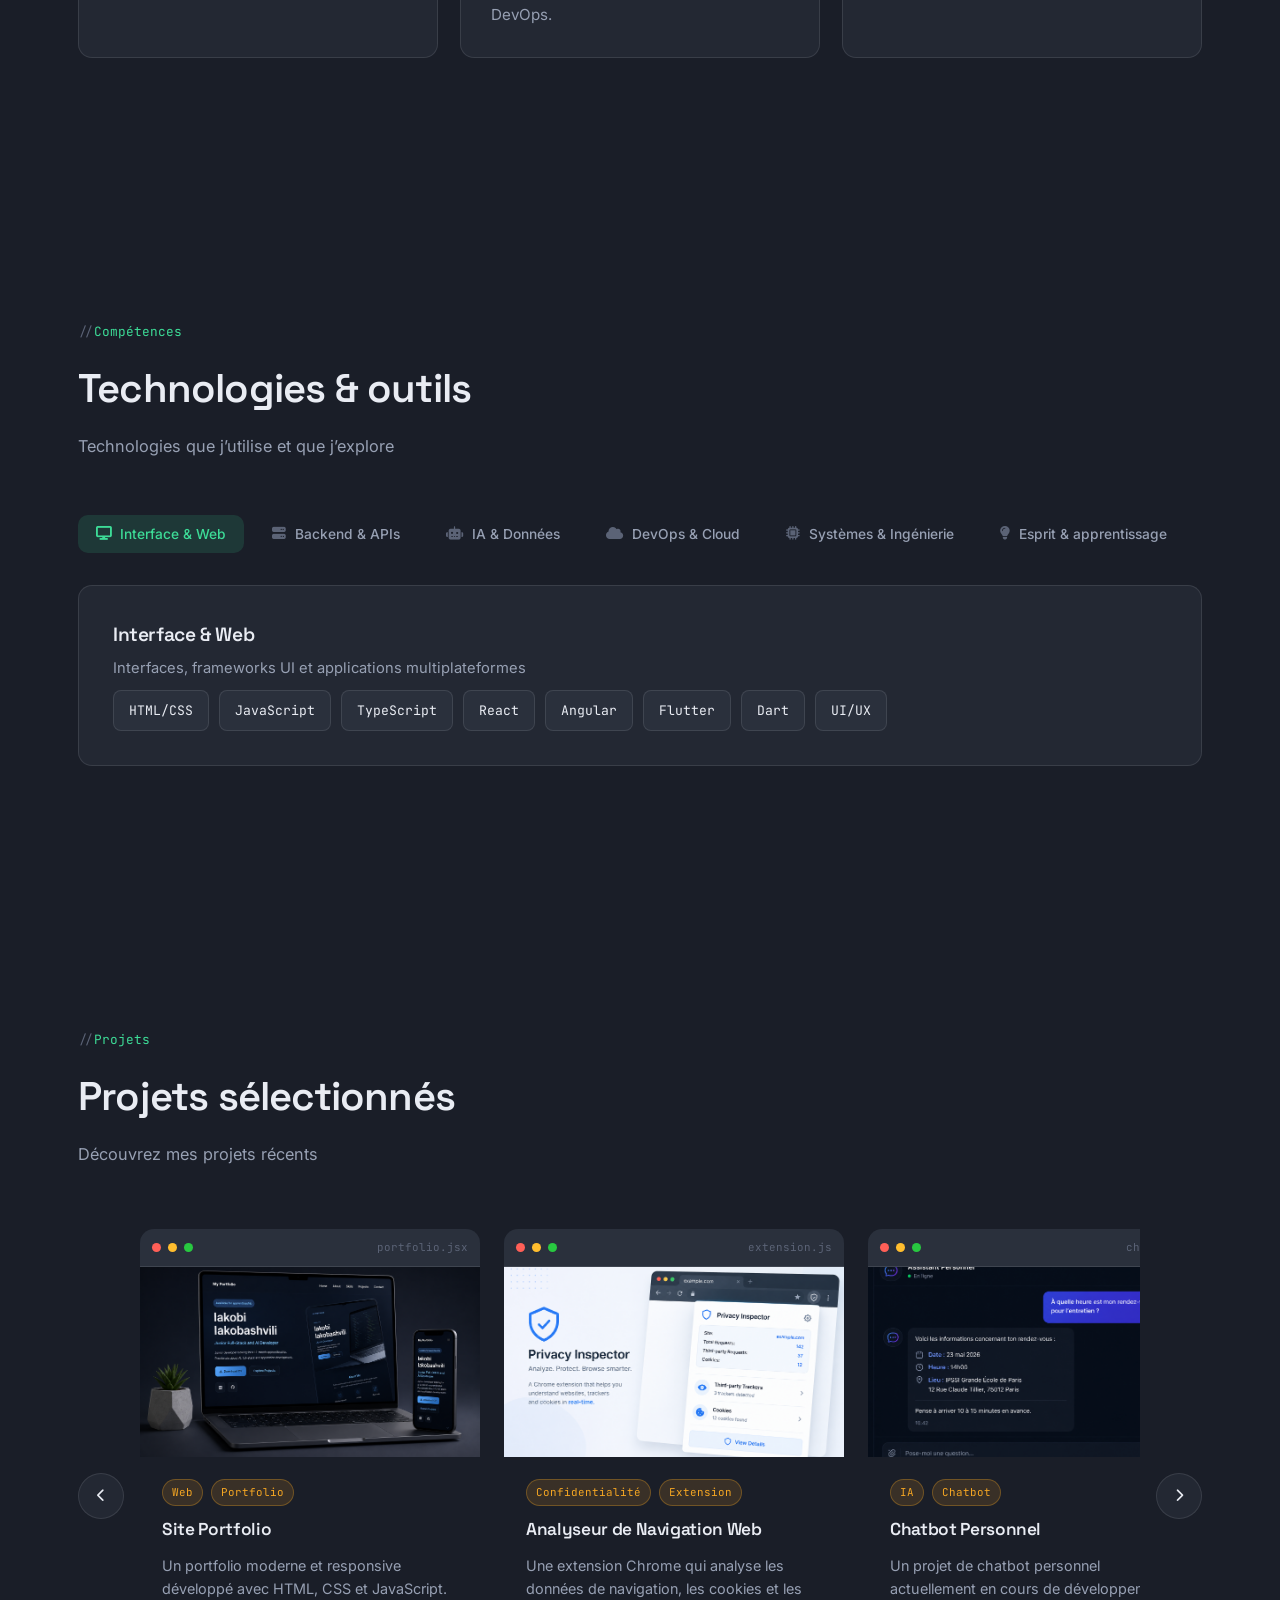
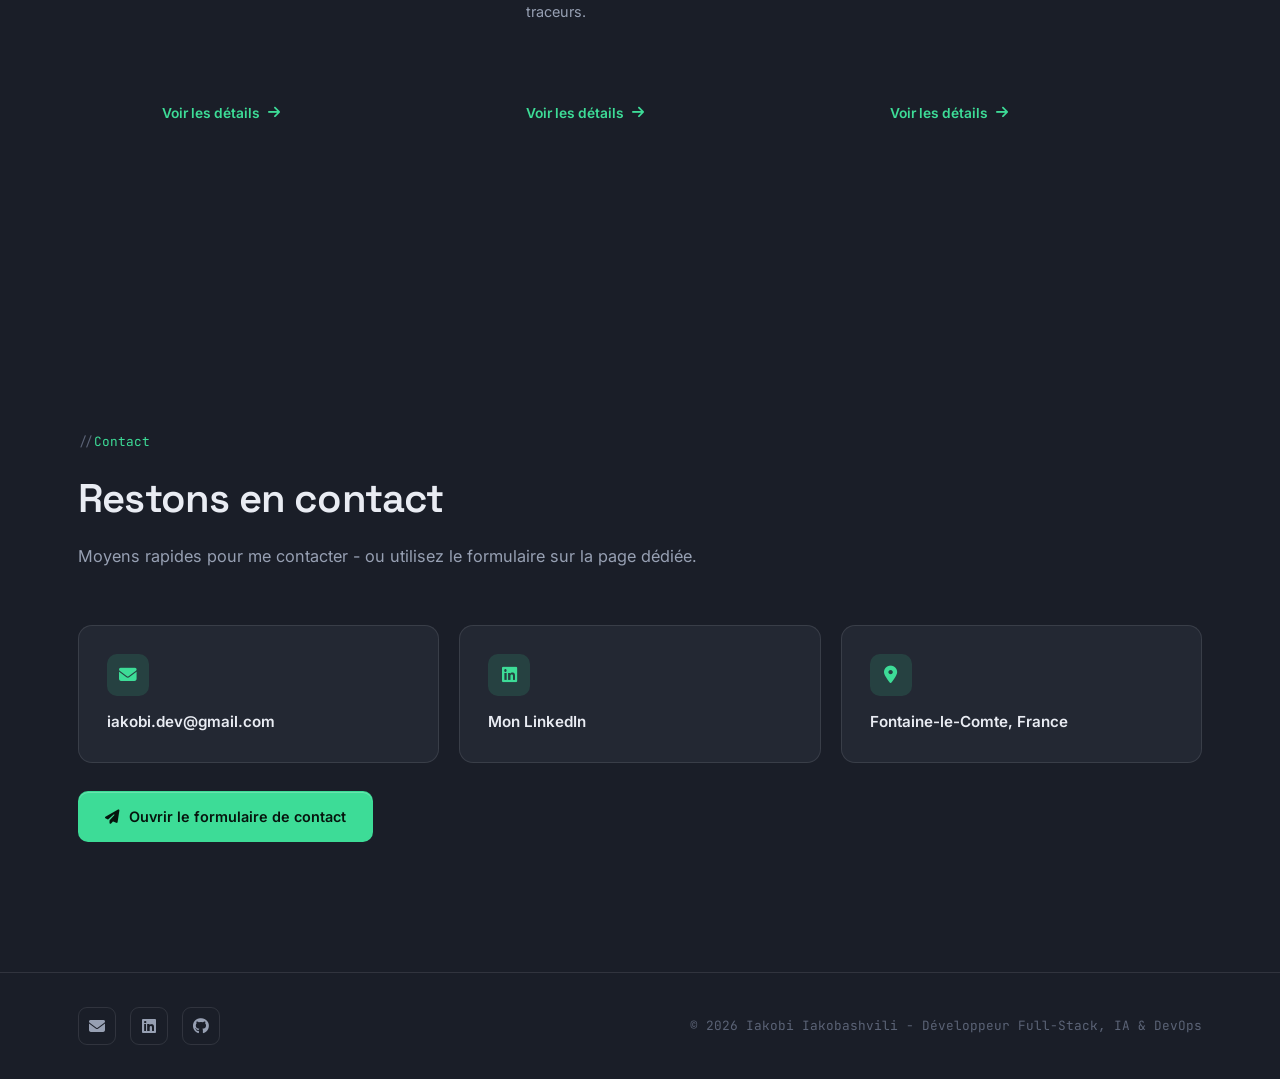
==== commit 092b796b: "Add files via upload" ====
--- a/index.html
+++ b/index.html
@@ -12,7 +12,7 @@
     <meta charset="UTF-8" />
     <meta name="viewport" content="width=device-width, initial-scale=1.0" />
     <title id="page-title">Iakobi Iakobashvili</title>
-    <link rel="icon" type="image/svg+xml" href="favicon.svg">
+    <link rel="icon" type="image/png" href="favicon.png">
     <meta
         name="description"
         content="Portfolio de Iakobi Iakobashvili, développeur junior à la recherche d'une alternance de 12 mois en développement web, DevOps et intelligence artificielle."
--- a/style.css
+++ b/style.css
@@ -1614,6 +1614,7 @@
   align-items: center;
   gap: 8px;
   width: fit-content;
+  white-space: nowrap;
   text-align: left;
   background: transparent;
   border: none;
@@ -1634,6 +1635,49 @@
   color: var(--mint);
   border-bottom-color: var(--mint);
   gap: 11px;
+}
+
+/* ── Typing indicator ── */
+.typing-indicator {
+  align-self: flex-start;
+  display: flex;
+  align-items: center;
+  gap: 8px;
+  padding: 11px 14px;
+  background: var(--surface-2);
+  border: 1px solid var(--border);
+  border-radius: 12px;
+  border-bottom-left-radius: 4px;
+  animation: fade-in 0.2s var(--ease);
+}
+@keyframes fade-in {
+  from { opacity: 0; transform: translateY(6px); }
+  to   { opacity: 1; transform: translateY(0); }
+}
+.typing-dots {
+  display: flex;
+  gap: 4px;
+  align-items: center;
+  height: 16px;
+}
+.typing-dots span {
+  width: 6px;
+  height: 6px;
+  border-radius: 50%;
+  background: var(--mint);
+  animation: dot-bounce 1.2s ease-in-out infinite;
+}
+.typing-dots span:nth-child(2) { animation-delay: 0.2s; }
+.typing-dots span:nth-child(3) { animation-delay: 0.4s; }
+@keyframes dot-bounce {
+  0%, 60%, 100% { transform: translateY(0); opacity: 0.4; }
+  30%             { transform: translateY(-5px); opacity: 1; }
+}
+.typing-label {
+  font-family: var(--font-mono);
+  font-size: 0.72rem;
+  color: var(--text-faint);
+  letter-spacing: 0.04em;
 }
 
 .chatbot-input-area {
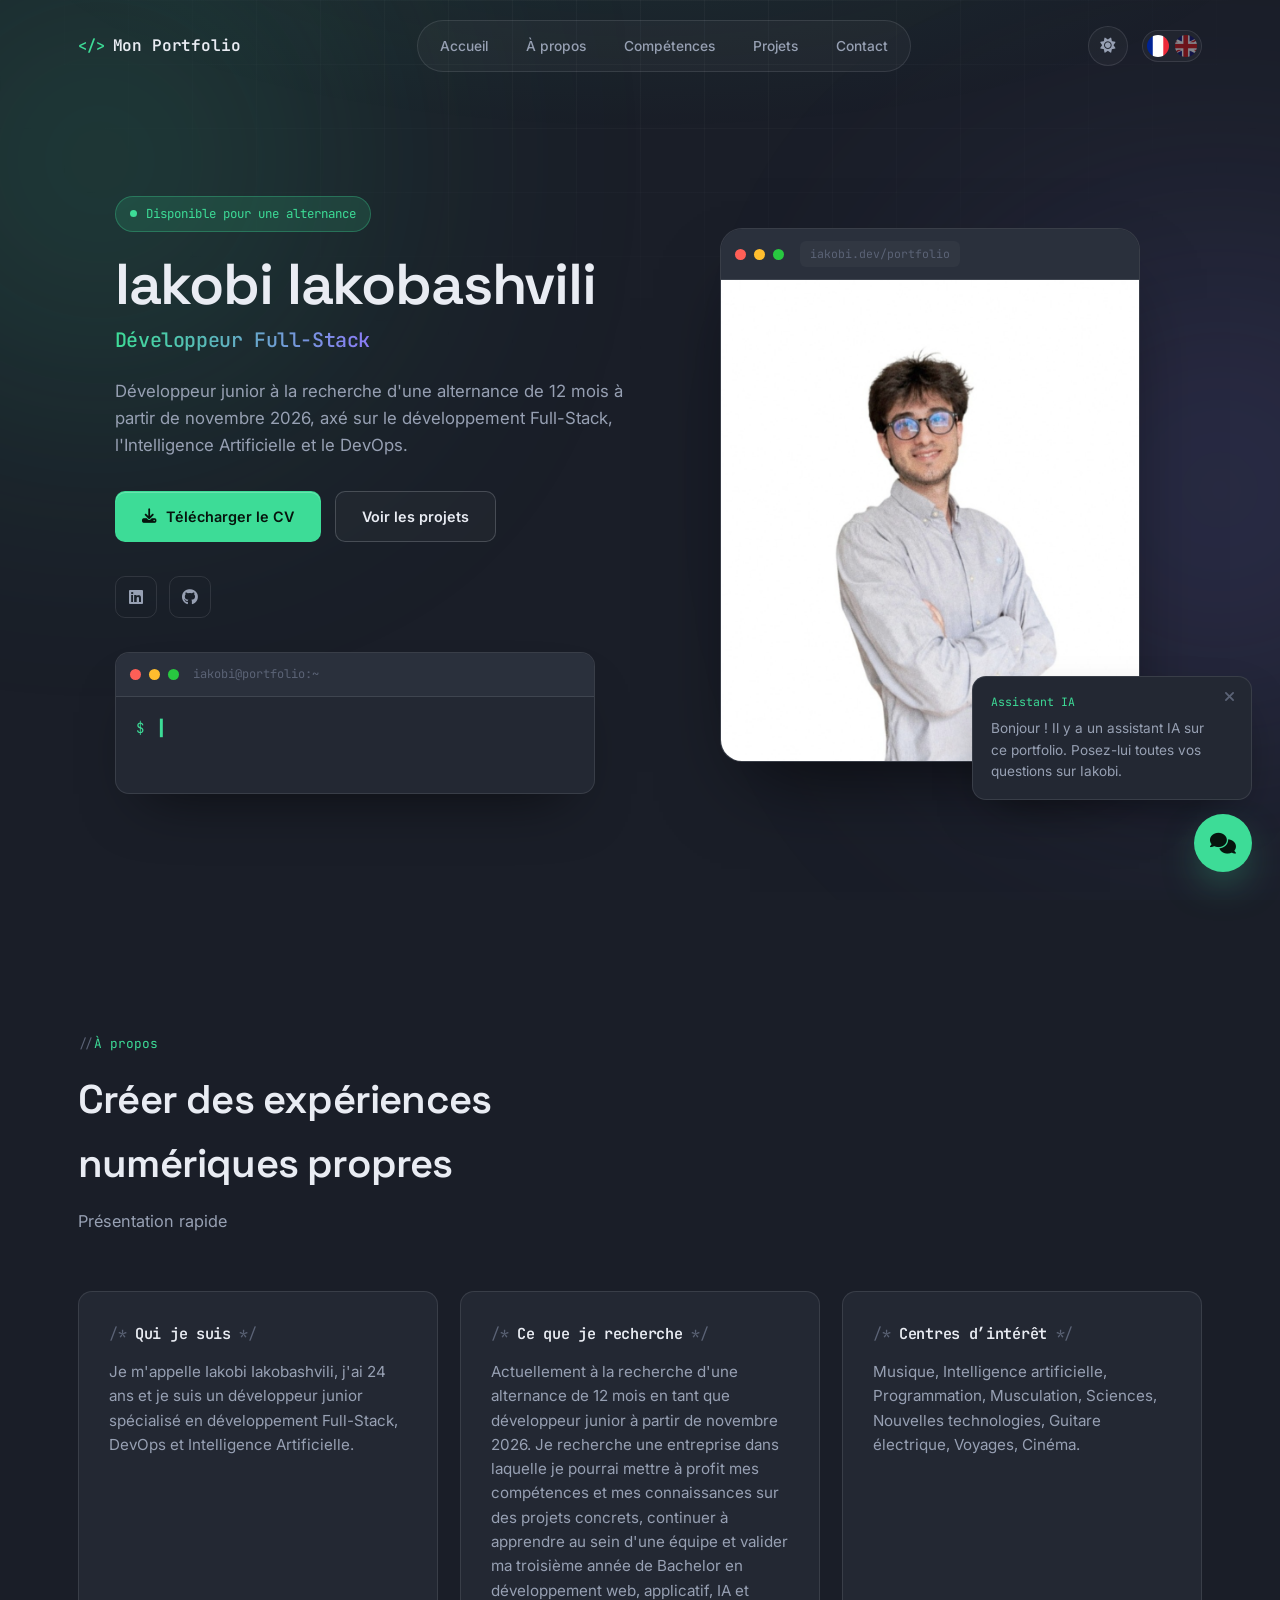
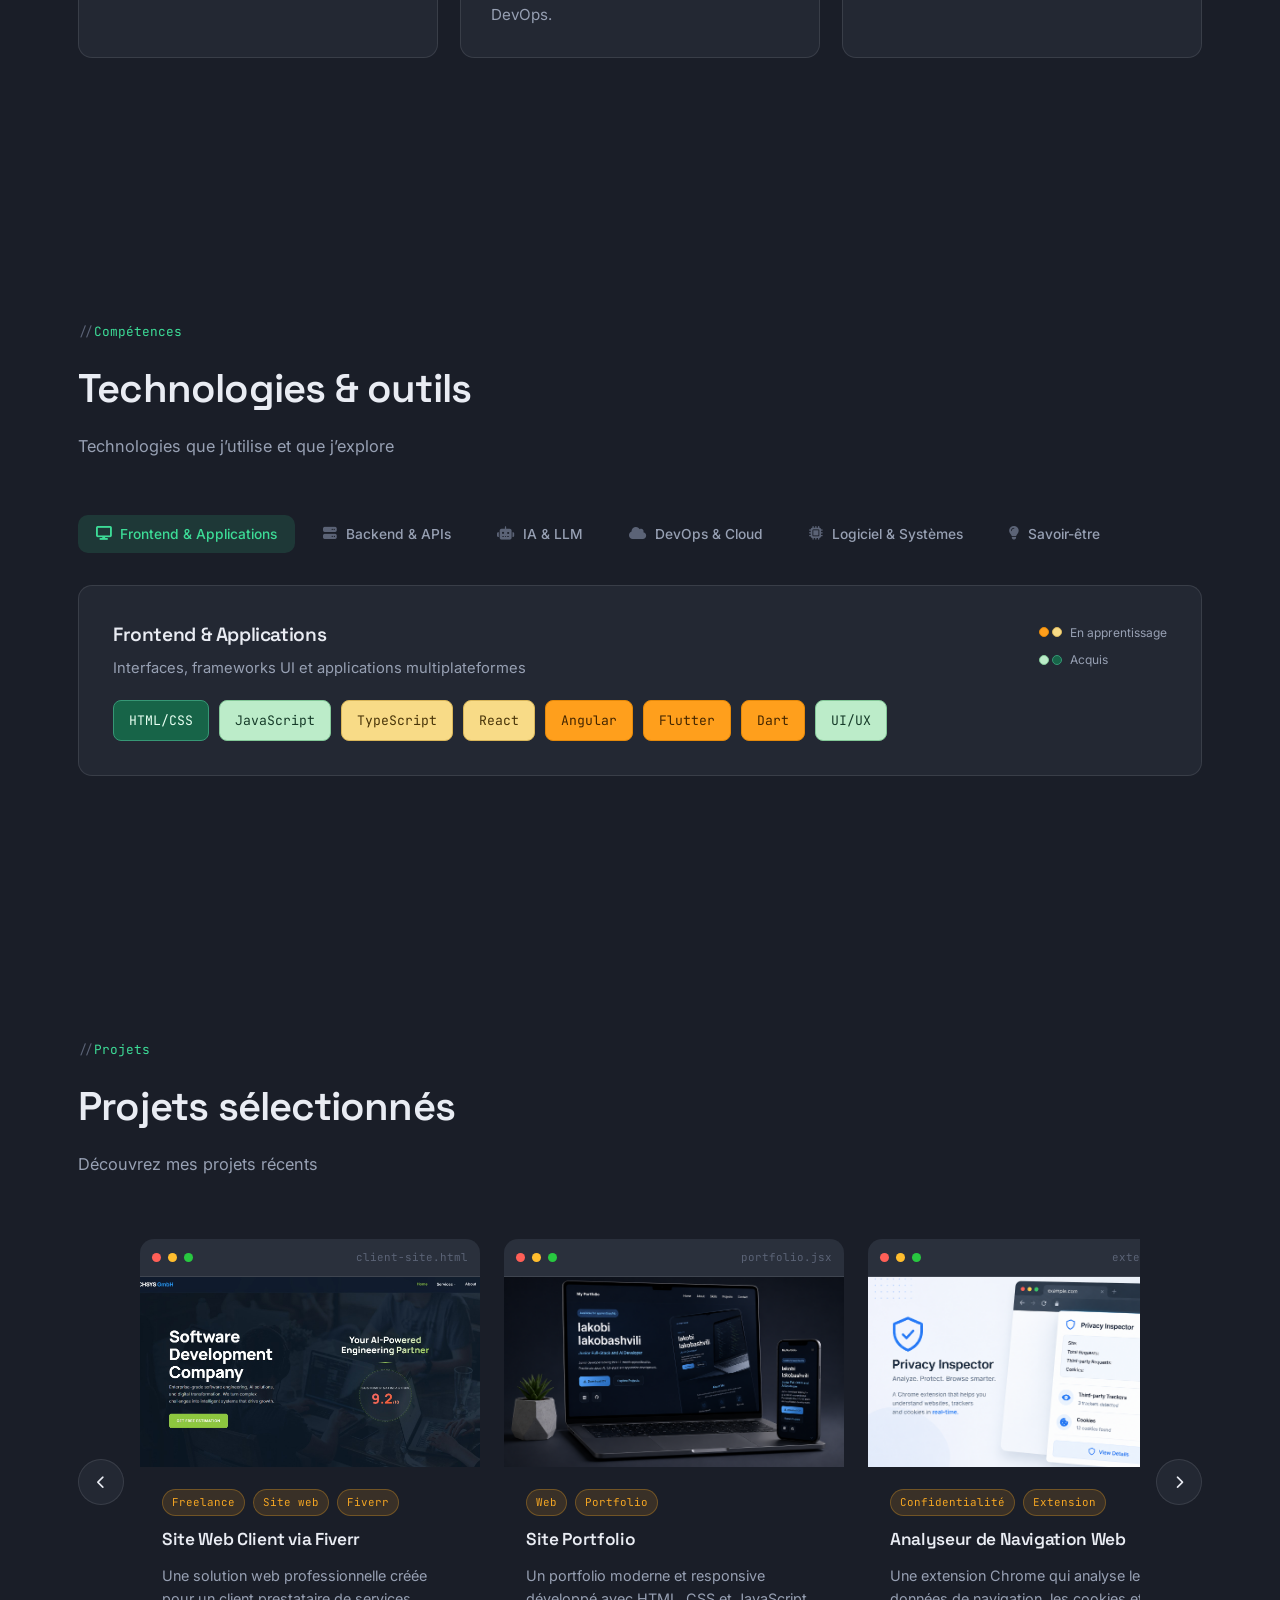
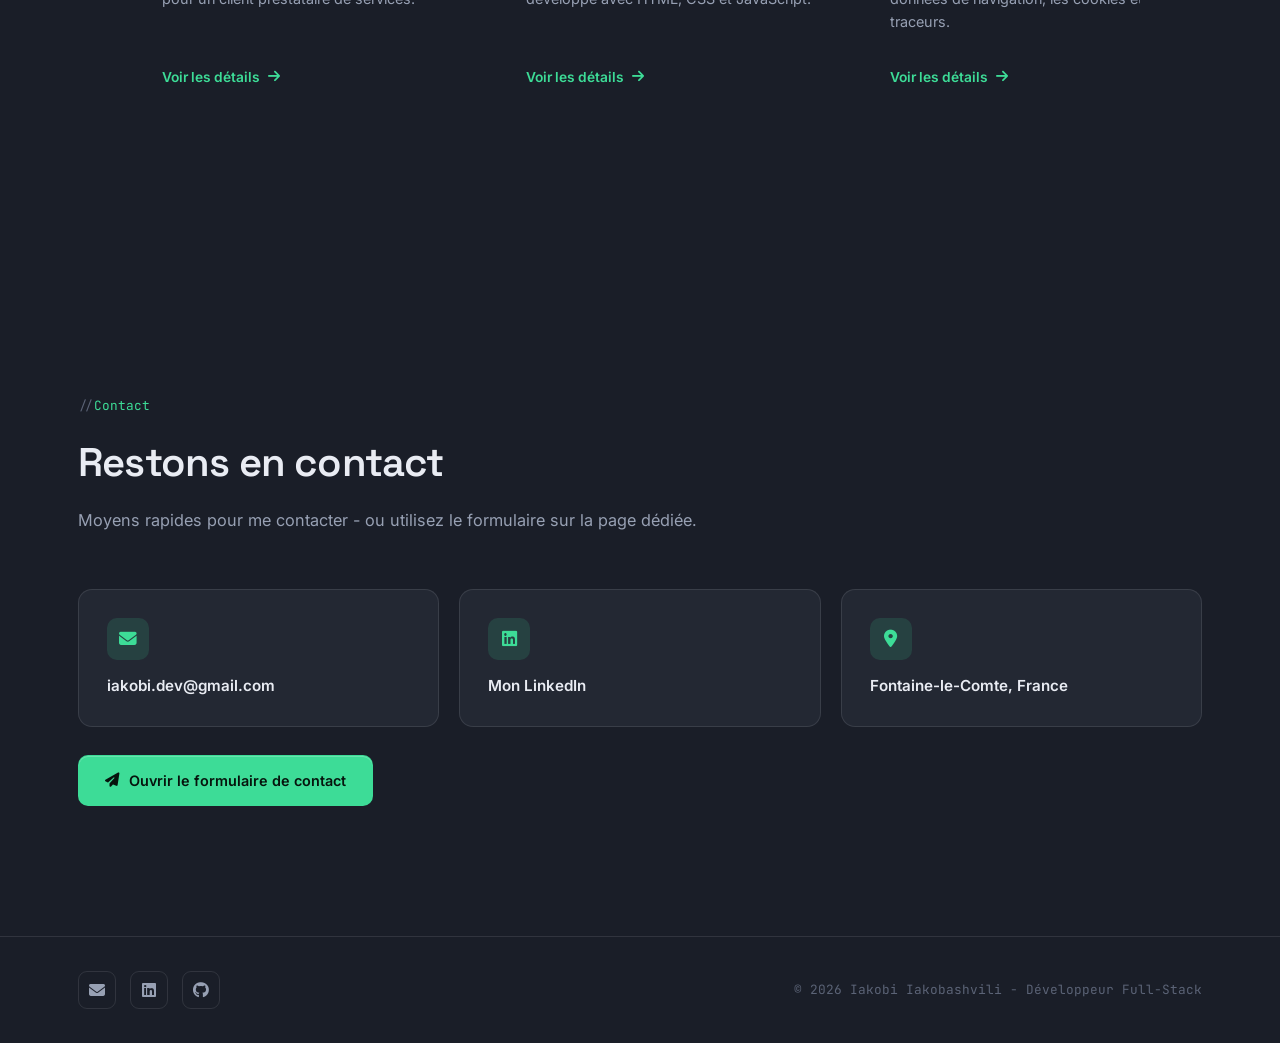
==== commit e6cac64f: "Add files via upload" ====
--- a/index.html
+++ b/index.html
@@ -20,12 +20,12 @@
 
     <!-- Open Graph / social share preview -->
     <meta property="og:type" content="website" />
-    <meta property="og:title" content="Iakobi Iakobashvili - Développeur Full-Stack, IA & DevOps" />
+    <meta property="og:title" content="Iakobi Iakobashvili - Développeur Full-Stack" />
     <meta property="og:description" content="Développeur junior à la recherche d'une alternance de 12 mois en développement web, DevOps et intelligence artificielle." />
     <meta property="og:image" content="https://iakob.netlify.app/profile.png" />
     <meta property="og:url" content="https://iakob.netlify.app/" />
     <meta name="twitter:card" content="summary_large_image" />
-    <meta name="twitter:title" content="Iakobi Iakobashvili - Développeur Full-Stack, IA & DevOps" />
+    <meta name="twitter:title" content="Iakobi Iakobashvili - Développeur Full-Stack" />
     <meta name="twitter:description" content="Développeur junior à la recherche d'une alternance de 12 mois en développement web, DevOps et intelligence artificielle." />
     <meta name="twitter:image" content="https://iakob.netlify.app/profile.png" />
 
--- a/style.css
+++ b/style.css
@@ -875,6 +875,121 @@
   transform: translateY(-2px);
 }
 
+/* Self-assessed skill levels: orange/yellow = learning, green = known. */
+.skills-group-header {
+  display: flex;
+  justify-content: space-between;
+  align-items: flex-start;
+  gap: 20px;
+  margin-bottom: 20px;
+}
+.skills-group-header .skills-group-description {
+  margin-bottom: 0;
+}
+.skills-legend {
+  display: grid;
+  gap: 8px;
+  flex-shrink: 0;
+  padding-top: 3px;
+  color: var(--text-muted);
+  font-size: 0.75rem;
+}
+.skills-legend-item,
+.skills-legend-swatches {
+  display: inline-flex;
+  align-items: center;
+  gap: 8px;
+}
+.skills-legend-swatches {
+  gap: 3px;
+}
+.skill-level-beginner {
+  --skill-bg: #ff9f1c;
+  --skill-ink: #442600;
+  --skill-border: #e5890a;
+}
+.skill-level-practicing {
+  --skill-bg: #f8db87;
+  --skill-ink: #493509;
+  --skill-border: #d9b65a;
+}
+.skill-level-familiar {
+  --skill-bg: #bcecc9;
+  --skill-ink: #163b29;
+  --skill-border: #83c898;
+}
+.skill-level-confident {
+  --skill-bg: #176448;
+  --skill-ink: #e6fff1;
+  --skill-border: #369775;
+}
+.skill-swatch {
+  width: 10px;
+  height: 10px;
+  border-radius: 50%;
+  background: var(--skill-bg);
+  border: 1px solid var(--skill-border);
+}
+.skills-pills .skill.card {
+  margin-top: 0;
+}
+.skill.card.skill-rated,
+.skill.card.skill-rated:hover,
+html[data-theme="light"] .skill.card.skill-rated:hover {
+  position: relative;
+  background: var(--skill-bg);
+  color: var(--skill-ink);
+  border-color: var(--skill-border);
+}
+.skill.card.skill-rated:focus-visible {
+  outline: 2px solid var(--text-primary);
+  outline-offset: 3px;
+}
+.skill-level-tip {
+  position: absolute;
+  left: 50%;
+  bottom: calc(100% + 9px);
+  width: max-content;
+  max-width: 180px;
+  padding: 7px 10px;
+  border-radius: 7px;
+  background: var(--surface-3);
+  border: 1px solid var(--border-strong);
+  color: var(--text-primary);
+  font: 0.72rem/1.5 var(--font-body);
+  text-align: center;
+  pointer-events: none;
+  opacity: 0;
+  visibility: hidden;
+  transform: translateX(-50%);
+  z-index: 5;
+}
+.skill-rated:hover,
+.skill-rated:focus {
+  z-index: 6;
+}
+.skill-rated:hover .skill-level-tip,
+.skill-rated:focus .skill-level-tip {
+  opacity: 1;
+  visibility: visible;
+}
+@media (max-width: 600px) {
+  .skills-group-header {
+    flex-direction: column;
+    gap: 14px;
+  }
+  .skills-legend {
+    display: flex;
+    flex-wrap: wrap;
+    gap: 10px 18px;
+    padding-top: 0;
+    font-size: 0.7rem;
+  }
+  .skill-level-tip {
+    max-width: 120px;
+  }
+}
+
 @keyframes fade-up {
   from {
     opacity: 0;
@@ -897,6 +1012,8 @@
 }
 .projects-track {
   display: flex;
+  flex: 1;
+  min-width: 0;
   gap: 24px;
   overflow-x: auto;
   scroll-snap-type: x mandatory;
@@ -1817,7 +1934,10 @@
     grid-template-columns: 1fr;
   }
   .hero-image {
-    order: -1;
+    order: 0;
+  }
+  .hero-image .browser-frame {
+    max-width: 320px;
   }
   .about-grid {
     grid-template-columns: 1fr;
@@ -1897,6 +2017,9 @@
 }
 
 @media (max-width: 720px) {
+  #projects .projects-arrow {
+    opacity: 0.8;
+  }
   /* Show arrows on mobile, subtle */
   .projects-arrow {
     display: flex;
@@ -1920,10 +2043,18 @@
     padding: 6px 0 18px;
     scroll-padding-left: 0;
     gap: 16px;
+    align-items: flex-start;
   }
   .project-card {
-    flex: 0 0 calc(100vw - 76px);
-    max-width: 340px;
+    flex: 0 0 100%;
+    min-width: 0;
+    max-width: 100%;
+  }
+  .project-content p {
+    flex: none;
+  }
+  .project-content {
+    overflow-wrap: anywhere;
   }
 
   .skills-tab-list {
@@ -1953,7 +2084,10 @@
     padding: 90px 0;
   }
   .hero {
-    padding-top: 150px;
+    padding-top: 110px;
+  }
+  .hero-image .browser-frame {
+    max-width: 260px;
   }
 
   /* Hero: smaller terminal & browser on mobile */
@@ -2151,8 +2285,8 @@
 
   /* Projects: smaller cards, arrows a bit smaller */
   .project-card {
-    flex: 0 0 calc(100vw - 48px);
-    max-width: 320px;
+    flex: 0 0 100%;
+    max-width: 100%;
   }
   .project-image-wrap {
     height: 150px;
@@ -2412,8 +2546,8 @@
     font-size: 0.88rem;
   }
   .project-card {
-    flex: 0 0 calc(100vw - 28px);
-    max-width: 280px;
+    flex: 0 0 100%;
+    max-width: 100%;
   }
   .project-image-wrap {
     height: 120px;
@@ -2449,4 +2583,4 @@
     max-width: calc(100% - 12px);
     padding: 10px 24px 10px 10px;
   }
-}+}
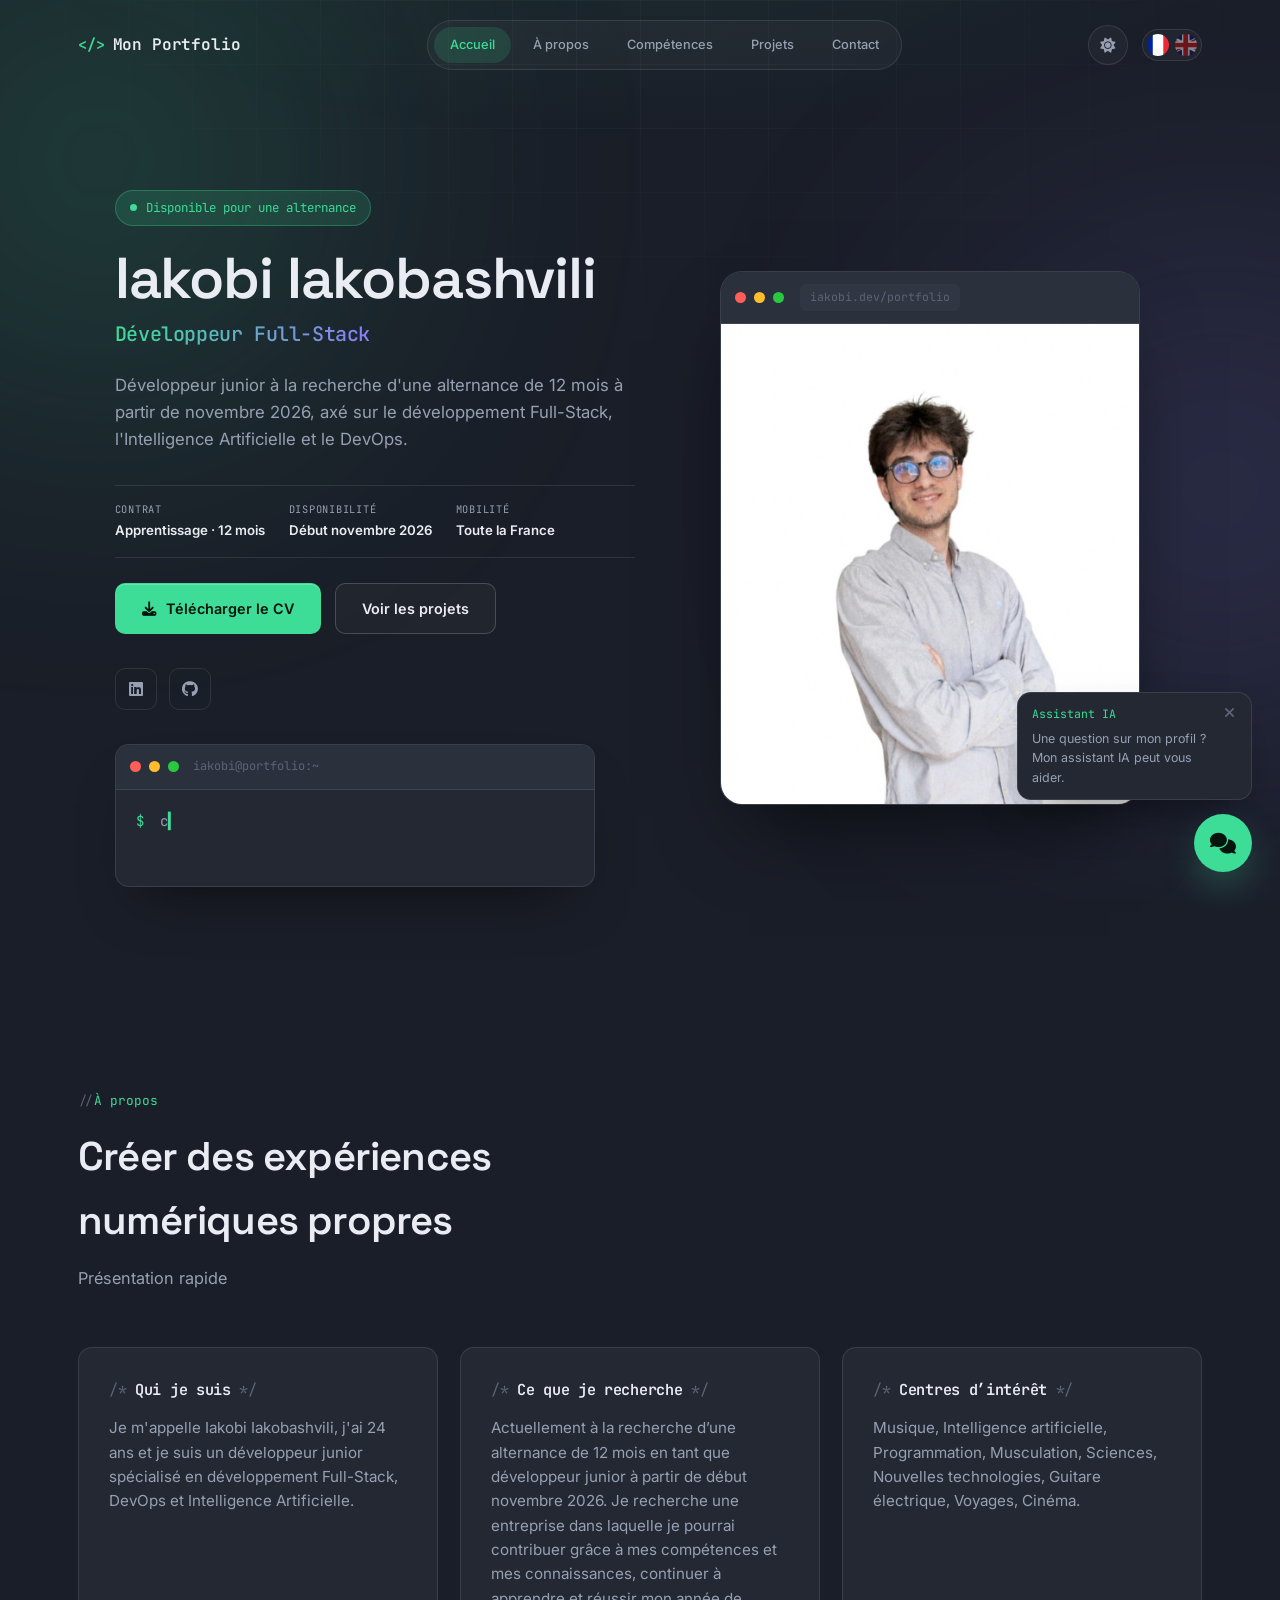
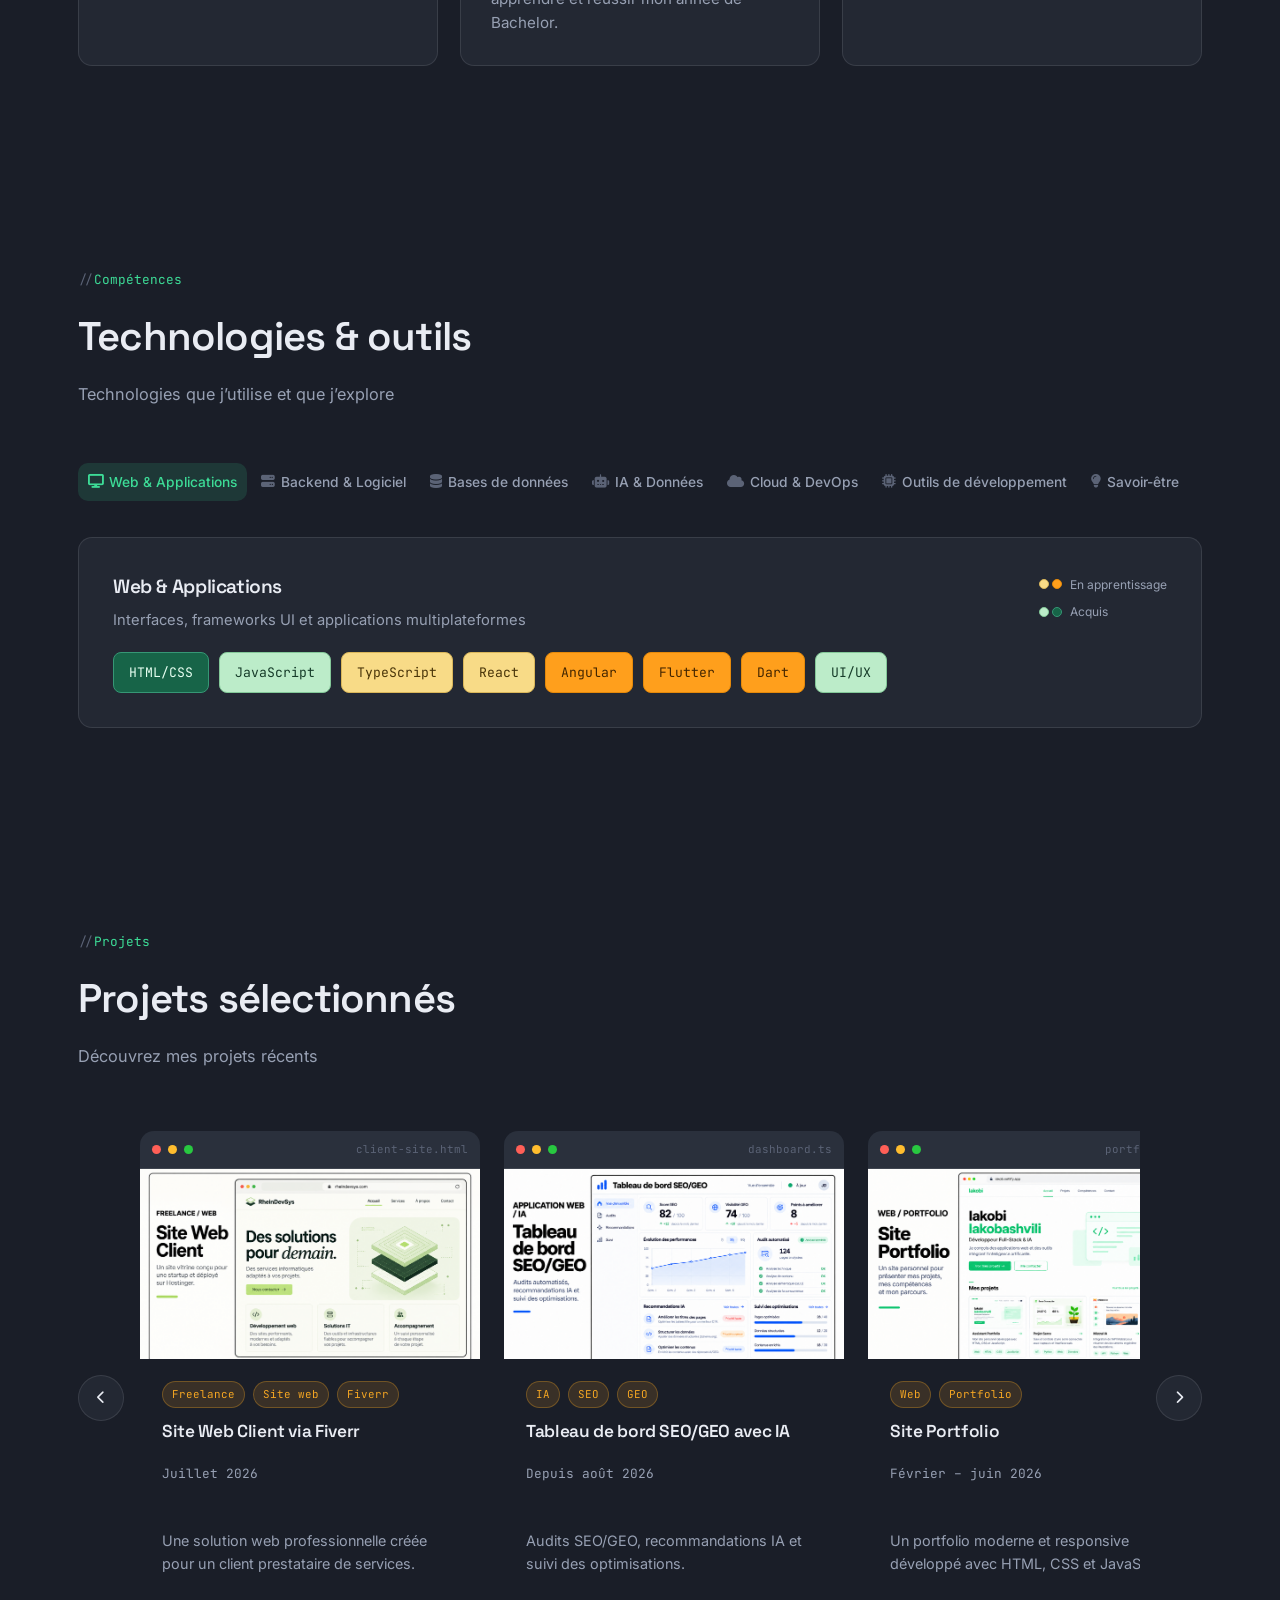
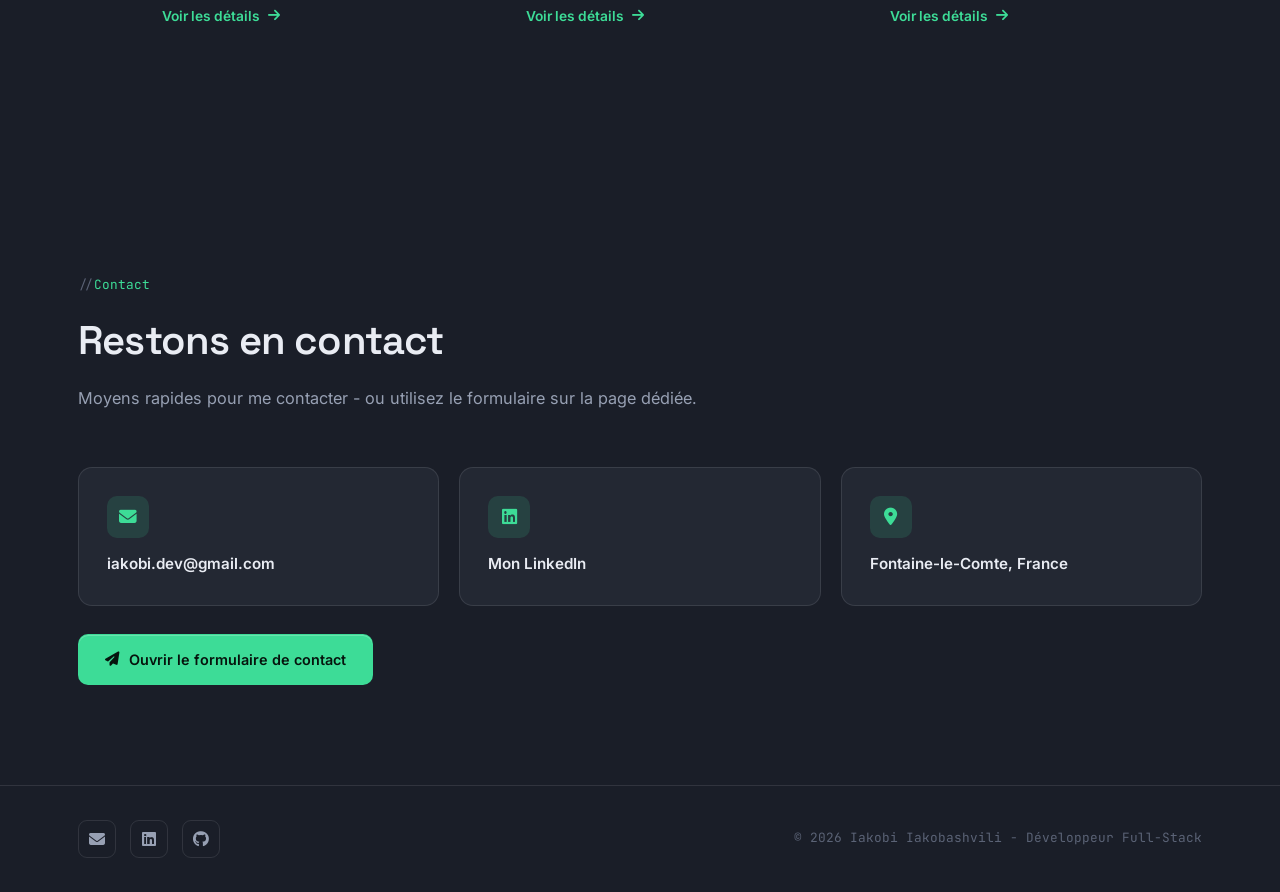
==== commit 5a5d4562: "Update bilingual project assets, navigation and portfolio styling" ====
--- a/index.html
+++ b/index.html
@@ -89,6 +89,12 @@
                     <h2 id="hero-title">Développeur Junior</h2>
                     <p class="hero-description" id="hero-summary"></p>
 
+                    <div class="hero-facts" role="group" aria-label="Apprentissage">
+                        <div><span data-i18n="ui.heroFacts.contractLabel">Contrat</span><strong data-i18n="ui.heroFacts.contract">Apprentissage · 12 mois</strong></div>
+                        <div><span data-i18n="ui.heroFacts.startLabel">Disponibilité</span><strong data-i18n="ui.heroFacts.start">Début novembre 2026</strong></div>
+                        <div><span data-i18n="ui.heroFacts.mobilityLabel">Mobilité</span><strong data-i18n="ui.heroFacts.mobility">Toute la France</strong></div>
+                    </div>
+
                     <div class="hero-buttons">
                         <a href="cv.pdf" download class="btn btn-primary">
                             <i class="fa-solid fa-download"></i>
--- a/style.css
+++ b/style.css
@@ -49,19 +49,19 @@
    Light theme
    ========================================================================== */
 html[data-theme="light"] {
-  --void: #f6f7fb;
+  --void: #f5f6f7;
   --surface: #ffffff;
-  --surface-2: #f1f3f8;
-  --surface-3: #e7eaf2;
-  --border: rgba(20, 23, 31, 0.09);
-  --border-strong: rgba(20, 23, 31, 0.16);
-
-  --text-primary: #171a23;
-  --text-muted: #565f73;
-  --text-faint: #8791a3;
-
-  --mint: #0e9d63;
-  --mint-dim: rgba(14, 157, 99, 0.1);
+  --surface-2: #eef1f3;
+  --surface-3: #e4e9ed;
+  --border: rgba(28, 43, 51, 0.14);
+  --border-strong: rgba(28, 43, 51, 0.22);
+
+  --text-primary: #18252d;
+  --text-muted: #465660;
+  --text-faint: #65747e;
+
+  --mint: #08774e;
+  --mint-dim: rgba(8, 119, 78, 0.08);
   --amber: #b06a0a;
   --amber-dim: rgba(176, 106, 10, 0.1);
   --violet: #6c56e0;
@@ -338,7 +338,7 @@
 }
 .navbar a {
   position: relative;
-  font-size: 0.86rem;
+  font-size: 0.8rem;
   font-weight: 500;
   color: var(--text-muted);
   padding: 8px 16px;
@@ -799,15 +799,20 @@
    ========================================================================== */
 .skills-tab-list {
   display: flex;
-  flex-wrap: wrap;
-  gap: 10px;
+  flex-wrap: nowrap;
+  gap: 4px;
+  overflow-x: auto;
+  scrollbar-width: thin;
+  padding-bottom: 4px;
   margin-bottom: 32px;
 }
 .skills-tab {
   display: inline-flex;
-  align-items: center;
-  gap: 9px;
-  padding: 11px 18px;
+  flex: 0 0 auto;
+  align-items: center;
+  white-space: nowrap;
+  gap: 6px;
+  padding: 11px 10px;
   border-radius: 10px;
   border: none;
   background: transparent;
@@ -1695,8 +1700,16 @@
   gap: 12px;
   flex: 1;
 }
+.bot-message a {
+  color: var(--mint);
+  text-decoration: underline;
+  text-underline-offset: 3px;
+}
 .bot-message,
 .user-message {
+  min-width: 0;
+  flex-shrink: 0;
+  overflow-wrap: anywhere;
   max-width: 88%;
   padding: 11px 14px;
   border-radius: 12px;
@@ -2584,3 +2597,255 @@
     padding: 10px 24px 10px 10px;
   }
 }
+
+.documentation-section { scroll-margin-top: 100px; padding-top: 24px; }
+.documentation-section p { margin: 16px 0; }
+.documentation-frame { width: 100%; height: 80vh; min-height: 420px; border: 1px solid var(--border); border-radius: 12px; background: white; }
+
+.documentation-viewer { max-height: 80vh; overflow-y: auto; overscroll-behavior-y: contain; border: 1px solid var(--border); border-radius: 12px; background: #ddd; padding: 12px; }
+.documentation-viewer img { display: block; width: 100%; max-width: 1000px; height: auto; margin: 0 auto 12px; background: white; }
+.documentation-viewer:focus-visible { outline: 2px solid var(--green); outline-offset: 4px; }
+
+/* Project dates on cards and detail pages. */
+.project-content .project-period,
+.section-title .project-period {
+  margin: 8px 0;
+  font-family: var(--font-mono, monospace);
+  font-size: 0.8rem;
+  color: var(--text-muted);
+}
+
+/* A quiet button treatment for opening the documentation PDF. */
+#documentation-fallback {
+  display: inline-flex;
+  align-items: center;
+  gap: 8px;
+  padding: 9px 14px;
+  border: 1px solid var(--border-strong);
+  border-radius: 8px;
+  background: var(--chip-bg);
+  color: var(--text-primary);
+  font-size: 0.88rem;
+  font-weight: 500;
+  text-decoration: none;
+  transition: background 0.2s ease, border-color 0.2s ease;
+}
+#documentation-fallback::after {
+  content: "↗";
+  color: var(--text-muted);
+}
+#documentation-fallback:hover {
+  background: var(--chip-bg-hover);
+  border-color: var(--mint);
+}
+#documentation-fallback:focus-visible {
+  outline: 2px solid var(--mint);
+  outline-offset: 3px;
+}
+
+/* Section padding already clears the fixed menu; keep the anchor close to the heading. */
+#projects {
+  scroll-margin-top: -15px;
+}
+
+/* Project picker integrated into the heading eyebrow. */
+.project-detail-section { padding-top: 150px; }
+#project-switcher { margin-bottom: 16px; }
+.project-picker { display: inline-flex; align-items: center; gap: 7px; text-align: left; }
+.project-picker-arrow {
+  display: grid;
+  place-items: center;
+  width: 26px;
+  height: 32px;
+  border-radius: 7px;
+  color: var(--text-muted);
+  font-size: 1.45rem;
+  line-height: 1;
+}
+.project-picker-arrow:hover { color: var(--mint); background: var(--mint-dim); }
+.project-picker-menu { position: relative; }
+.project-picker-menu summary {
+  display: inline-flex;
+  align-items: center;
+  gap: 12px;
+  padding: 7px 10px;
+  border: 1px solid var(--border-strong);
+  border-radius: 8px;
+  background: var(--surface);
+  color: var(--mint);
+  font: 0.76rem var(--font-mono);
+  cursor: pointer;
+  list-style: none;
+}
+.project-picker-menu summary::-webkit-details-marker { display: none; }
+.project-picker-label::before { content: "// "; color: var(--text-faint); }
+.project-picker-menu[open] summary { border-color: var(--mint); }
+.project-picker-popup {
+  position: absolute;
+  top: calc(100% + 8px);
+  left: 0;
+  z-index: 20;
+  display: flex;
+  align-items: center;
+  width: max-content;
+  max-width: min(1060px, calc(100vw - 100px));
+  padding: 5px;
+  border: 1px solid var(--border-strong);
+  border-radius: 12px;
+  background: var(--surface);
+  box-shadow: 0 12px 30px rgba(0,0,0,0.22);
+}
+.project-picker-options {
+  position: relative;
+  display: flex;
+  gap: 3px;
+  min-width: 0;
+  overflow-x: auto;
+  overscroll-behavior-x: contain;
+  scrollbar-width: none;
+  -ms-overflow-style: none;
+}
+.project-picker-options::-webkit-scrollbar { display: none; }
+.project-picker-scroll {
+  display: none;
+  flex: 0 0 25px;
+  height: 32px;
+  border: none;
+  border-radius: 6px;
+  background: transparent;
+  color: var(--mint);
+  font-size: 1.3rem;
+  cursor: pointer;
+}
+.project-picker-popup.has-overflow .project-picker-scroll { display: block; }
+.project-picker-scroll:disabled { opacity: 0.25; cursor: default; }
+.project-picker-scroll:focus-visible { outline: 2px solid var(--mint); }
+.project-picker-options a {
+  display: flex;
+  flex: 0 0 auto;
+  align-items: center;
+  gap: 6px;
+  padding: 9px 8px;
+  border-radius: 7px;
+  color: var(--text-muted);
+  font-size: 0.73rem;
+  line-height: 1.5;
+  white-space: nowrap;
+}
+.project-picker-number { flex: 0 0 auto; font: 0.67rem var(--font-mono); opacity: 0.65; }
+.project-picker-options a:hover { background: var(--chip-bg-hover); color: var(--text-primary); }
+.project-picker-options a[aria-current="page"] { background: var(--mint-dim); color: var(--mint); }
+.project-picker a:focus-visible, .project-picker summary:focus-visible { outline: 2px solid var(--mint); outline-offset: 2px; }
+@media (max-width: 600px) {
+  .project-detail-section { padding-top: 115px; }
+}
+
+/* Light mode: defined surfaces, readable details, and restrained decoration. */
+html[data-theme="light"] { color-scheme: light; }
+html:not([data-theme="light"]) { color-scheme: dark; }
+html[data-theme="light"] body::before { opacity: 0.18; }
+html[data-theme="light"] .background-blur { opacity: 0.045; }
+html[data-theme="light"] .hero::before { opacity: 0.18; }
+html[data-theme="light"] .header {
+  background: rgba(245, 246, 247, 0.95);
+  border-bottom: 1px solid var(--border);
+  backdrop-filter: blur(12px);
+}
+html[data-theme="light"] .navbar { background: var(--surface); border-color: var(--border); }
+.navbar a[aria-current] { background: var(--mint-dim); color: var(--mint); }
+html[data-theme="light"] .hero-terminal,
+html[data-theme="light"] .browser-frame,
+html[data-theme="light"] .project-card,
+html[data-theme="light"] .about-card,
+html[data-theme="light"] .skills-group-panel,
+html[data-theme="light"] .contact-link,
+html[data-theme="light"] .contact-json-card,
+html[data-theme="light"] .contact-form-card,
+html[data-theme="light"] .thank-you-card,
+html[data-theme="light"] .chatbot-window {
+  border-color: var(--border);
+  box-shadow: 0 3px 6px rgba(24,37,45,0.025), 0 10px 24px rgba(24,37,45,0.045);
+}
+html[data-theme="light"] .project-card:hover,
+html[data-theme="light"] .about-card:hover,
+html[data-theme="light"] .browser-frame:hover,
+html[data-theme="light"] .hero-terminal:hover,
+html[data-theme="light"] .contact-link:hover {
+  border-color: var(--border-strong);
+  box-shadow: 0 7px 20px rgba(24,37,45,0.09);
+}
+html[data-theme="light"] .browser-bar,
+html[data-theme="light"] .terminal-bar,
+html[data-theme="light"] .card-chrome { background: var(--surface-2); border-bottom-color: var(--border); }
+html[data-theme="light"] .btn-primary { box-shadow: 0 2px 3px rgba(8,119,78,0.12); }
+html[data-theme="light"] .btn-primary:hover { box-shadow: 0 5px 14px rgba(8,119,78,0.2); }
+html[data-theme="light"] .hero-badge::before,
+html[data-theme="light"] .chatbot-toggle,
+html[data-theme="light"] .chatbot-status-dot { animation: none; }
+html[data-theme="light"] .skills-tab.active { box-shadow: inset 0 0 0 1px rgba(8,119,78,0.32); }
+html[data-theme="light"] .skill-level-beginner {
+  --skill-bg: #ffd095;
+  --skill-ink: #623600;
+  --skill-border: #dea64f;
+}
+html[data-theme="light"] .contact-form input,
+html[data-theme="light"] .contact-form textarea { background: #fafbfc; border-color: #b7c2ca; }
+html[data-theme="light"] .contact-form input:focus,
+html[data-theme="light"] .contact-form textarea:focus {
+  background: var(--surface);
+  border-color: var(--mint);
+  box-shadow: 0 0 0 3px var(--mint-dim);
+}
+html[data-theme="light"] .contact-form input.field-error,
+html[data-theme="light"] .contact-form textarea.field-error { border-color: #bd3030; }
+html[data-theme="light"] .form-field label { color: var(--text-primary); }
+html[data-theme="light"] .contact-meta-row { background: var(--surface); }
+html[data-theme="light"] .project-picker-popup { box-shadow: 0 8px 24px rgba(24,37,45,0.12); }
+html[data-theme="light"] .documentation-viewer { background: var(--surface-2); }
+/* Tighter section rhythm while preserving room for anchor navigation. */
+@media (min-width: 901px) {
+  #about.section, #skills.section, #projects.section, #contact.section { padding-top: 100px; padding-bottom: 100px; }
+}
+.chatbot-toast {
+  max-width: 235px;
+  padding: 12px 32px 12px 14px;
+}
+.chatbot-toast p { font-size: 0.78rem; line-height: 1.55; }
+@media (max-width: 600px) {
+  .chatbot-toast { max-width: min(235px, calc(100vw - 24px)); }
+}
+
+/* Contract and availability information in the introduction. */
+.hero-facts { display: flex; flex-wrap: wrap; gap: 24px; margin: 25px 0; padding: 16px 0; border-top: 1px solid var(--border); border-bottom: 1px solid var(--border); }
+.hero-facts div { display: flex; flex-direction: column; gap: 4px; }
+.hero-facts span { font: 0.65rem var(--font-mono); color: var(--text-muted); text-transform: uppercase; letter-spacing: 0.07em; }
+.hero-facts strong { font-size: 0.83rem; font-weight: 600; }
+@media (max-width: 600px) {
+  .hero-facts { gap: 18px; }
+  .hero-facts strong { font-size: 0.76rem; }
+}
+
+/* Contrasting browser-style headers for project cards in light mode. */
+html[data-theme="light"] .project-card .card-chrome {
+  background: #e2e5e9;
+  border-bottom-color: #c4cad2;
+}
+html[data-theme="light"] .project-card .card-filename {
+  color: #4b5563;
+}
+
+/* Consistent dark-green title bars across all code-style windows. */
+html[data-theme="light"] .terminal-bar,
+html[data-theme="light"] .browser-bar,
+html[data-theme="light"] .card-chrome {
+  background: #e2e5e9;
+  border-bottom-color: #c4cad2;
+}
+html[data-theme="light"] .terminal-title,
+html[data-theme="light"] .browser-url,
+html[data-theme="light"] .card-filename {
+  color: #4b5563;
+}
+html[data-theme="light"] .browser-url {
+  background: rgba(75, 85, 99, 0.06);
+}
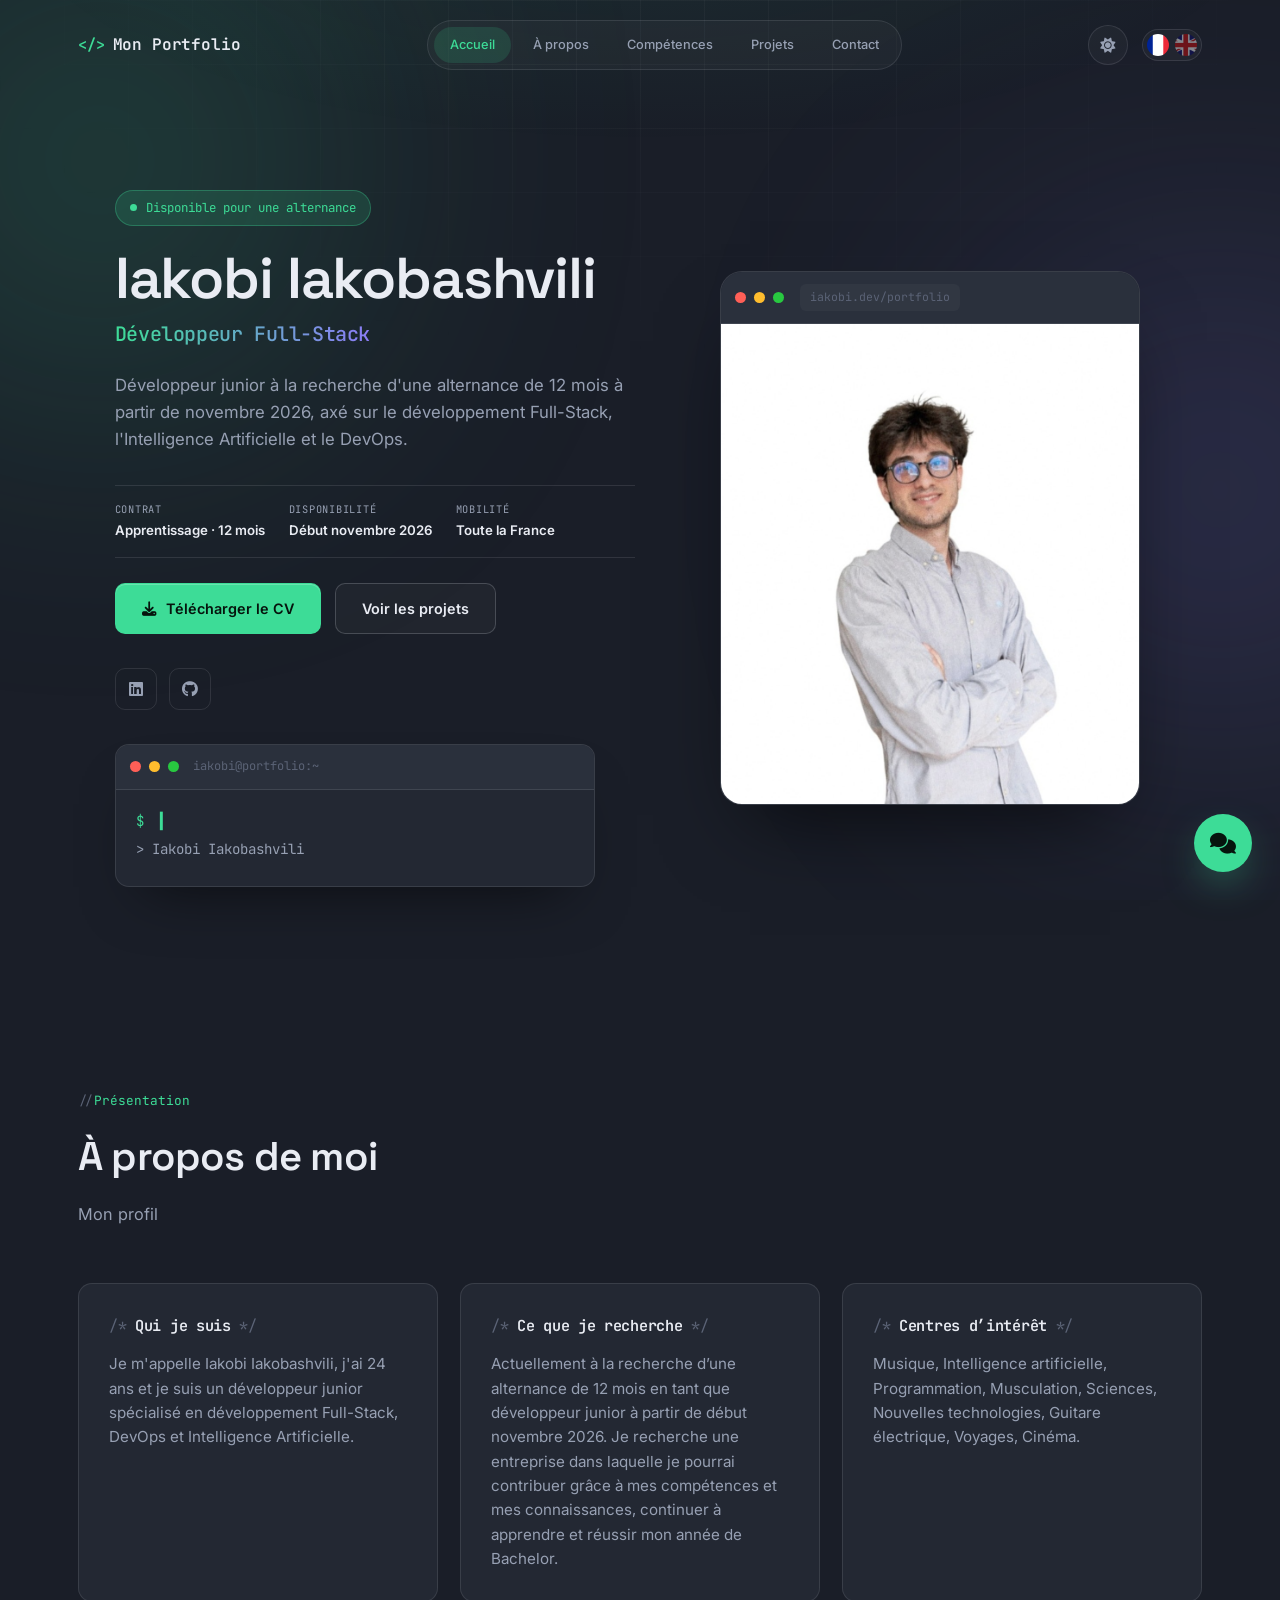
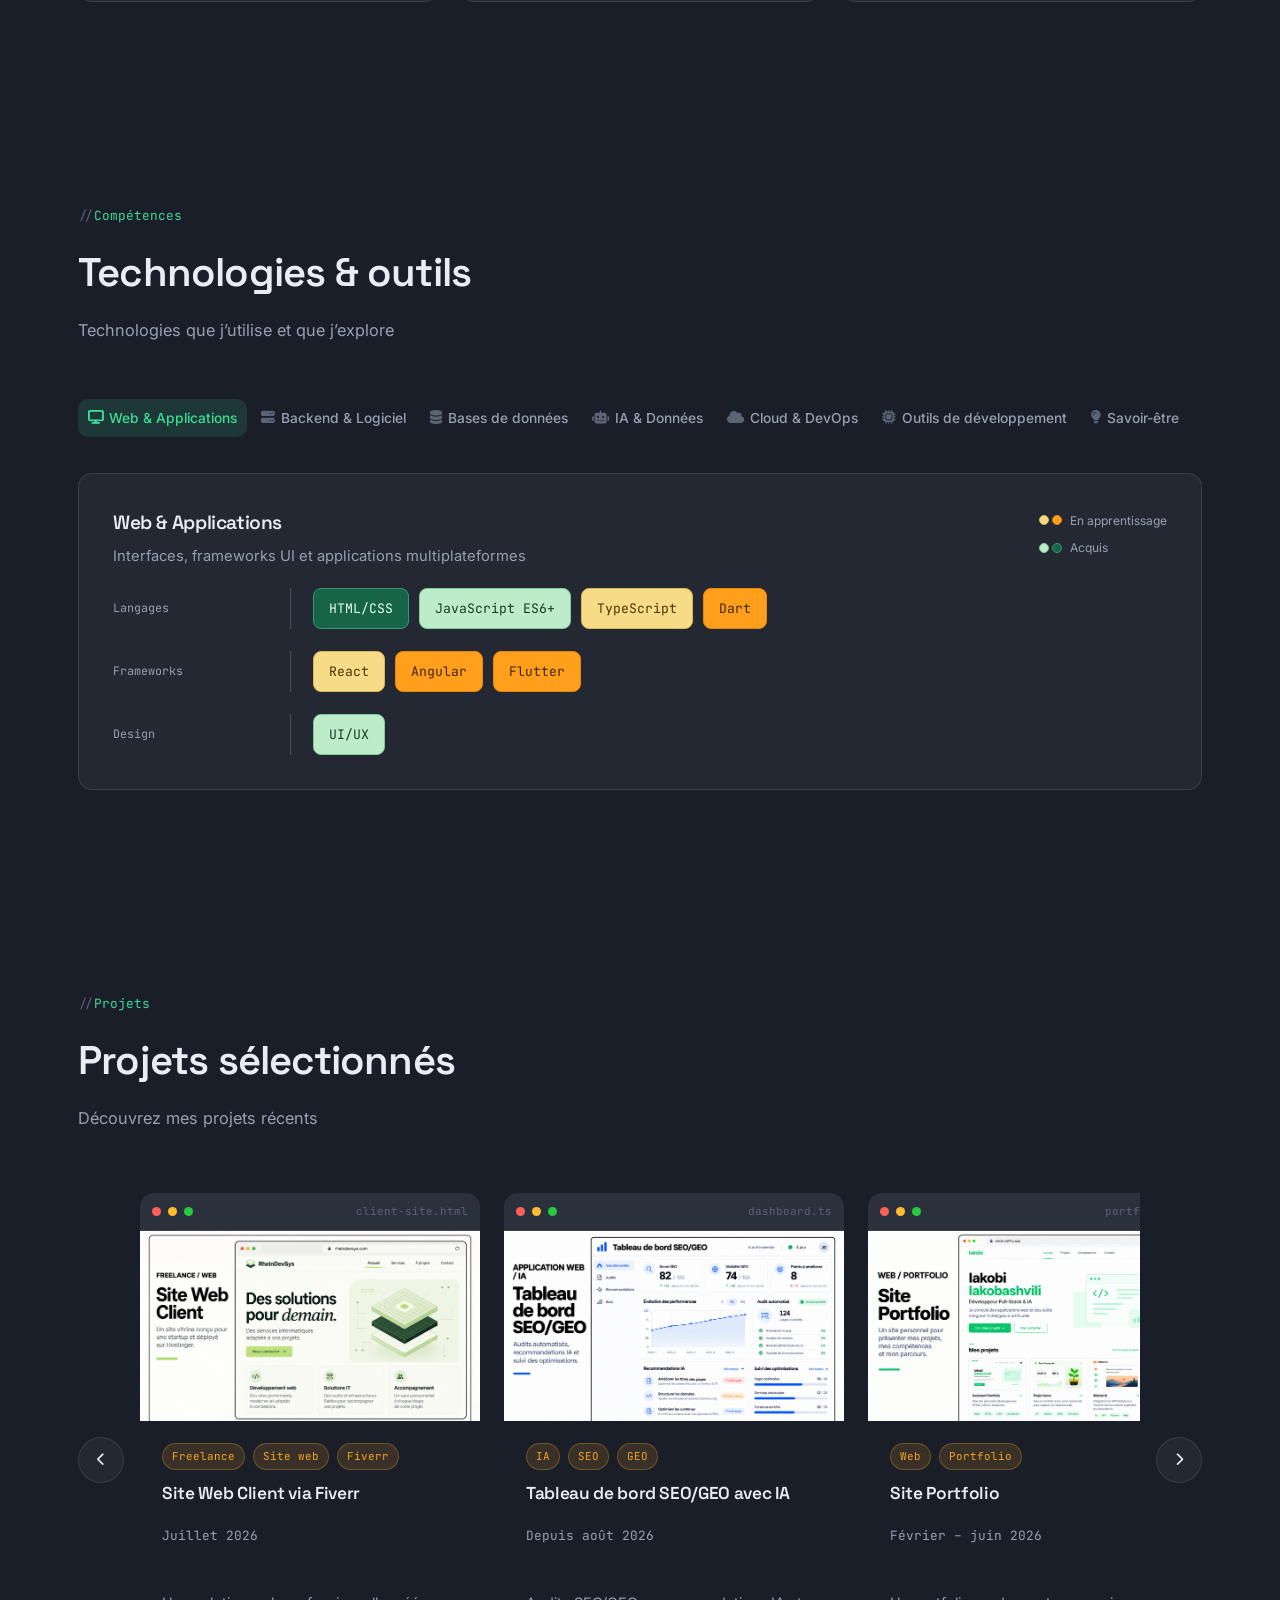
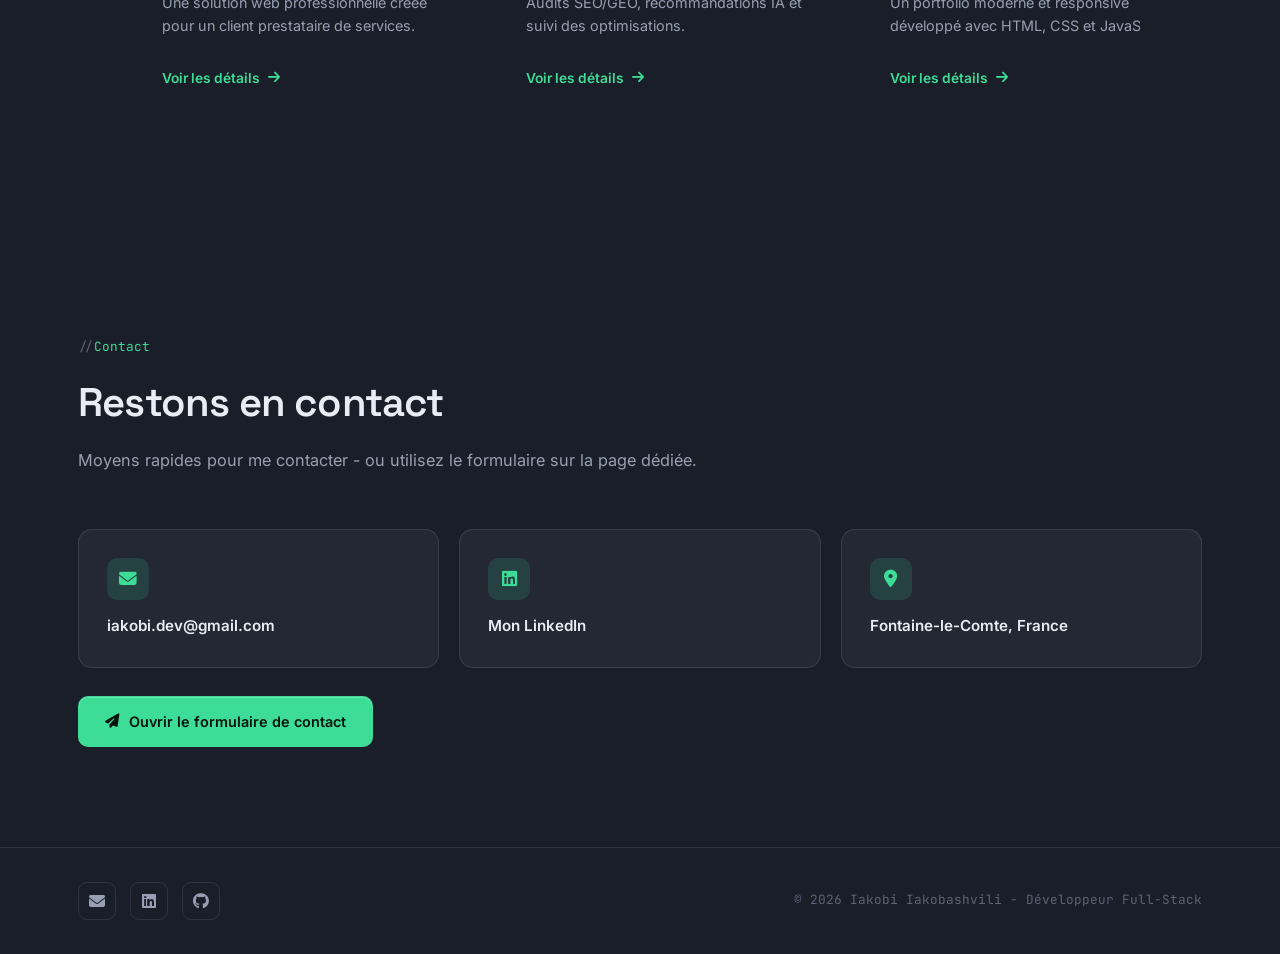
==== commit 9de56e12: "Simplify bilingual About section headings" ====
--- a/index.html
+++ b/index.html
@@ -141,9 +141,9 @@
         <section class="about section" id="about">
             <div class="container">
                 <div class="section-title reveal">
-                    <span class="eyebrow" data-i18n="ui.about.eyebrow">À propos</span>
-                    <h2 data-i18n="ui.about.title">Créer des expériences numériques propres</h2>
-                    <p data-i18n="ui.about.subtitle">Présentation rapide</p>
+                    <span class="eyebrow" data-i18n="ui.about.eyebrow">Présentation</span>
+                    <h2 data-i18n="ui.about.title">À propos de moi</h2>
+                    <p data-i18n="ui.about.subtitle">Mon profil</p>
                 </div>
 
                 <div class="about-grid">
--- a/style.css
+++ b/style.css
@@ -2849,3 +2849,18 @@
 html[data-theme="light"] .browser-url {
   background: rgba(75, 85, 99, 0.06);
 }
+
+/* Labeled competency rows: category, divider, and the associated skills. */
+.competency-rows { display: flex; flex-direction: column; gap: 22px; }
+.competency-row { display: grid; grid-template-columns: 155px 1px minmax(0, 1fr); align-items: center; gap: 22px; }
+.competency-row-label { font: 0.73rem/1.6 var(--font-mono); color: var(--text-muted); overflow-wrap: anywhere; }
+.competency-row .skill.card { margin-top: 0; }
+.competency-row-divider { align-self: stretch; min-height: 32px; background: var(--border-strong); }
+.competency-row-content { min-width: 0; }
+.competency-row-caption { display: block; margin-bottom: 10px; color: var(--text-muted); font: 0.7rem/1.6 var(--font-mono); }
+@media (max-width: 600px) {
+  .competency-rows { gap: 24px; }
+  .competency-row { grid-template-columns: minmax(0, 1fr); gap: 10px; }
+  .competency-row-divider { min-height: 0; height: 1px; }
+  .competency-row .skills-pills { justify-content: flex-start; }
+}
